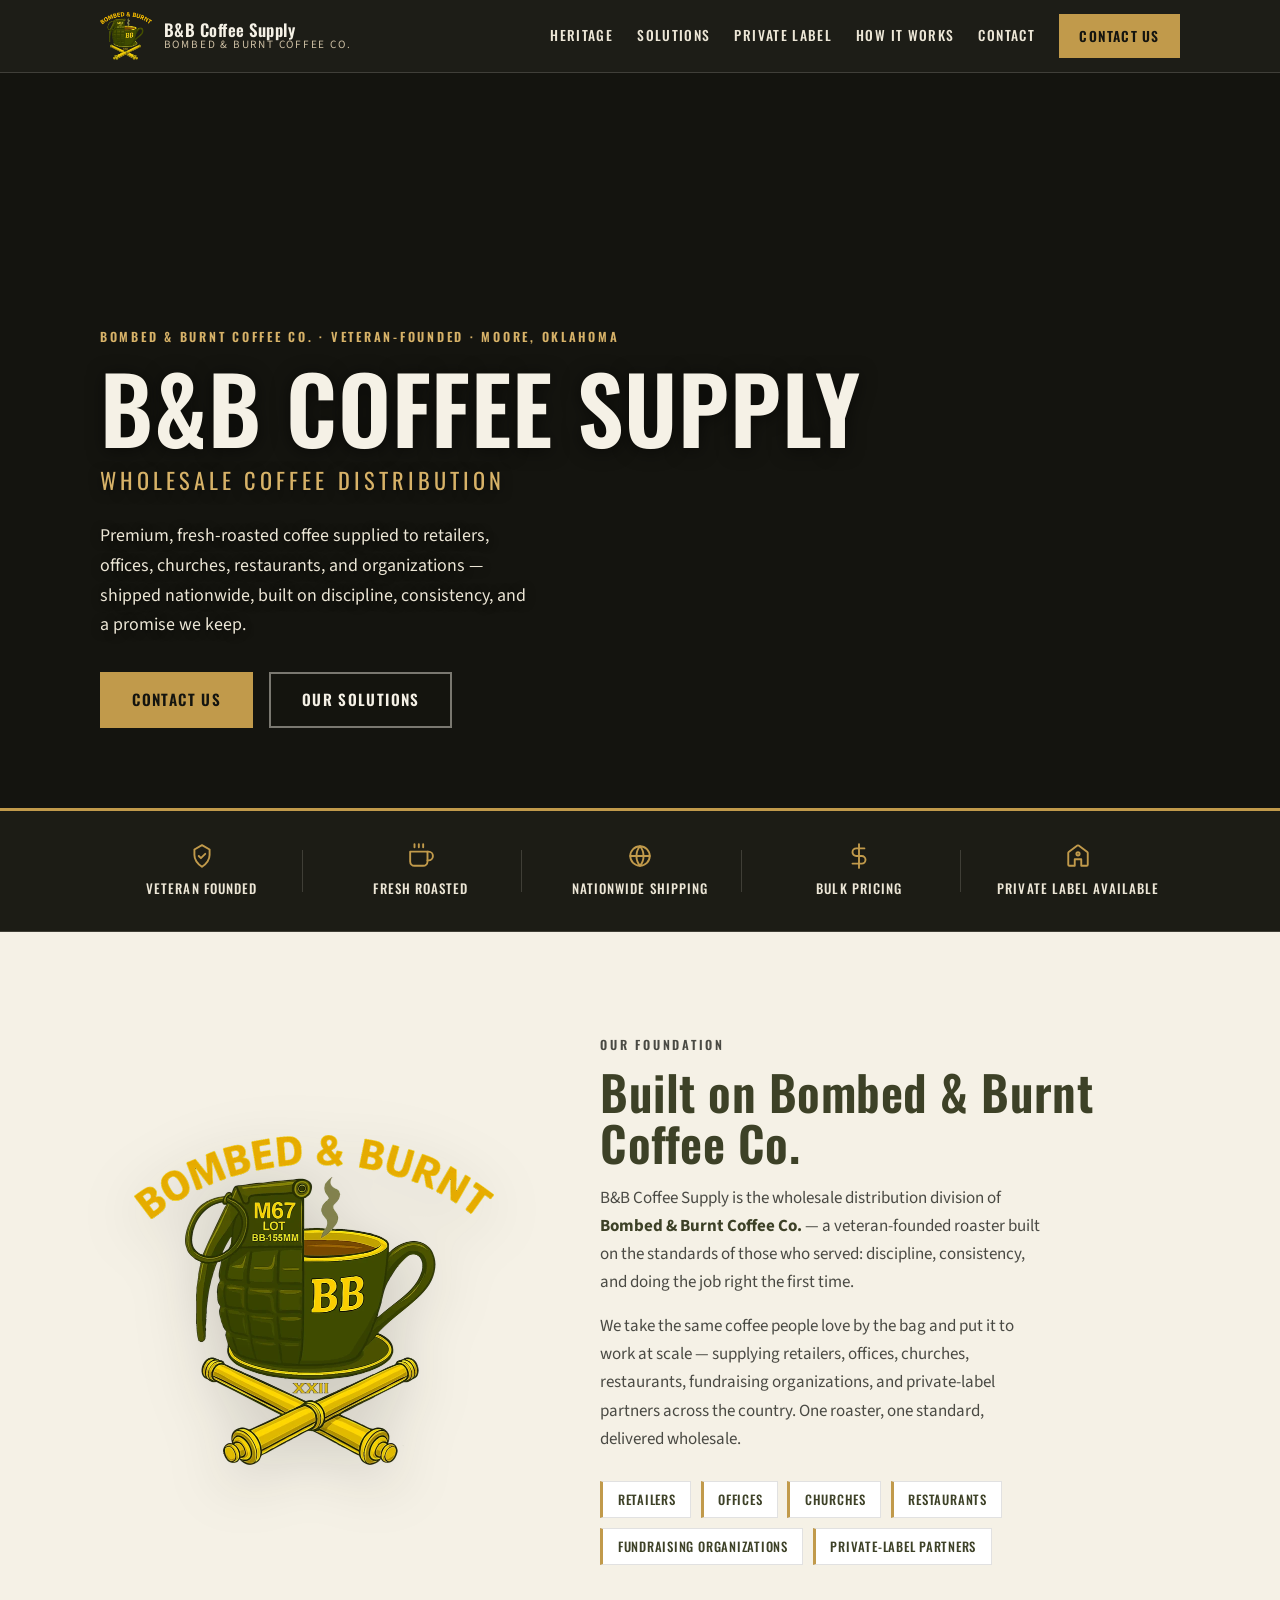
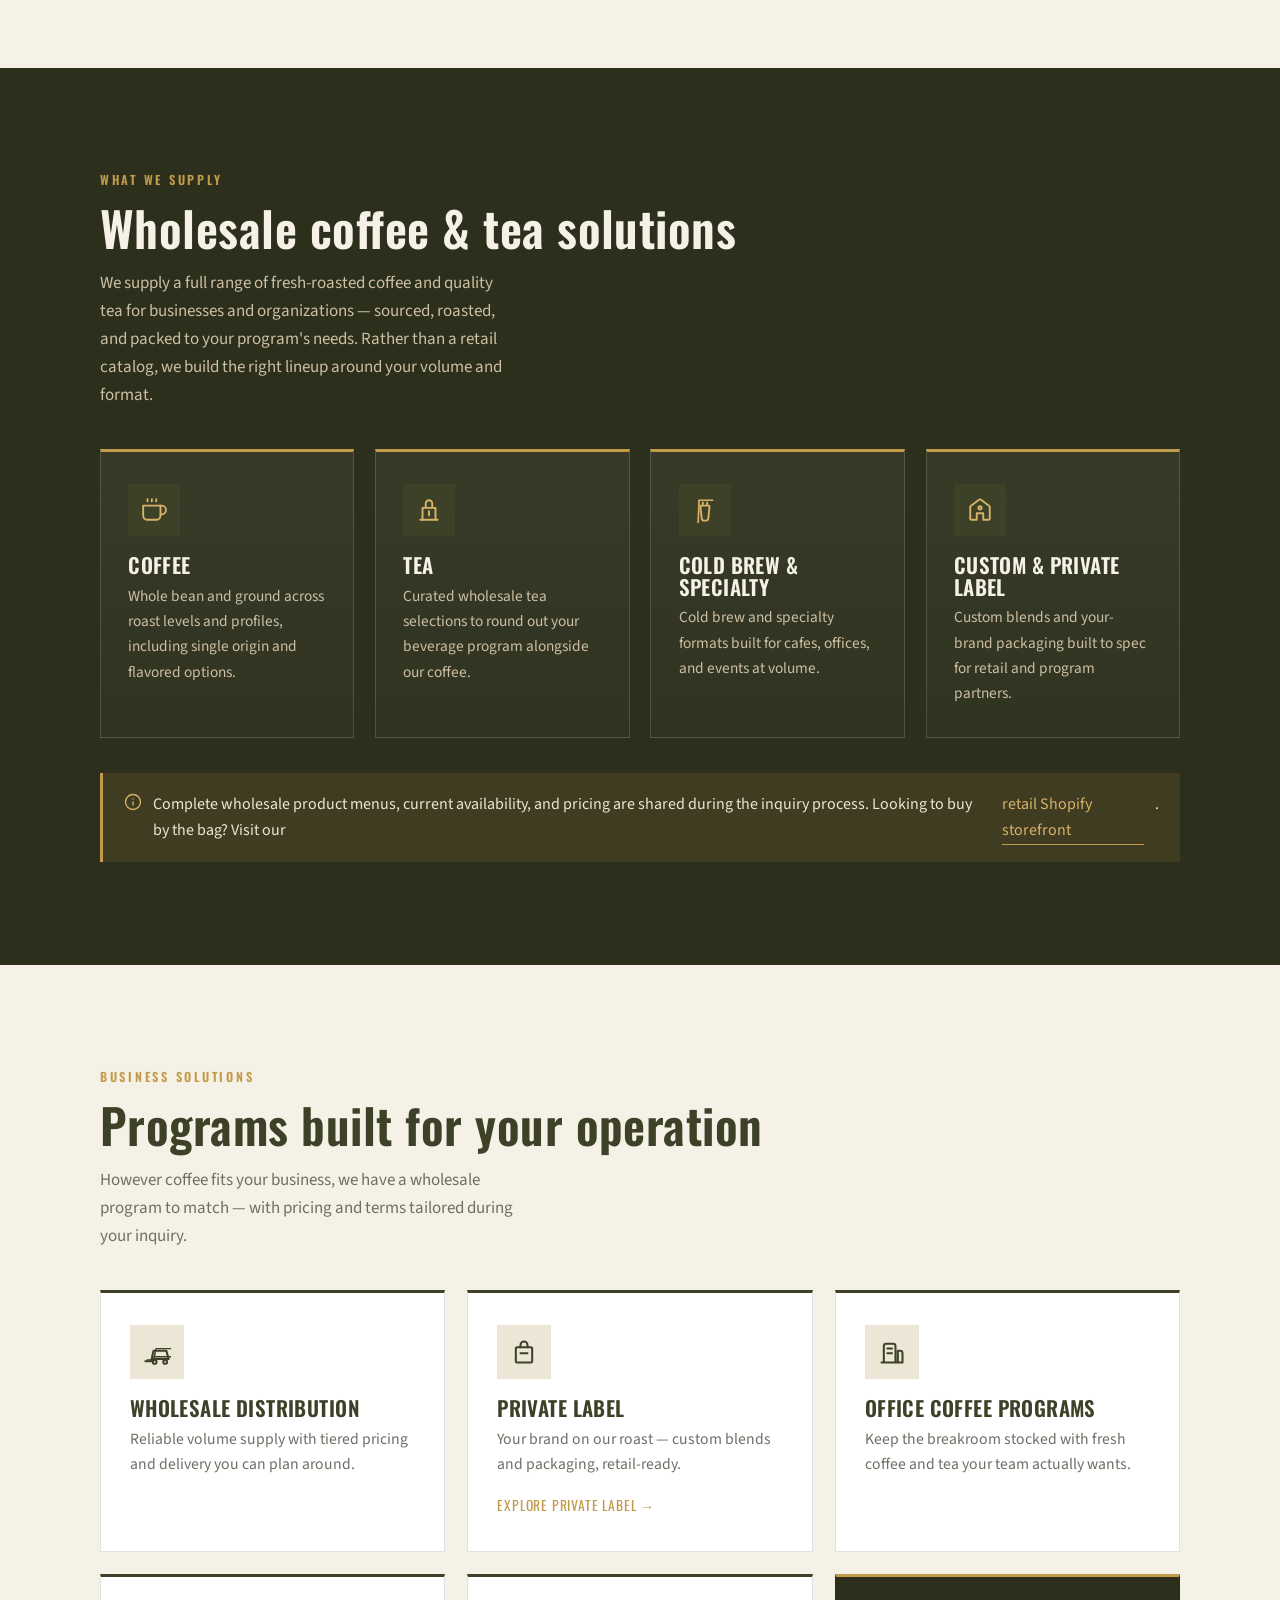
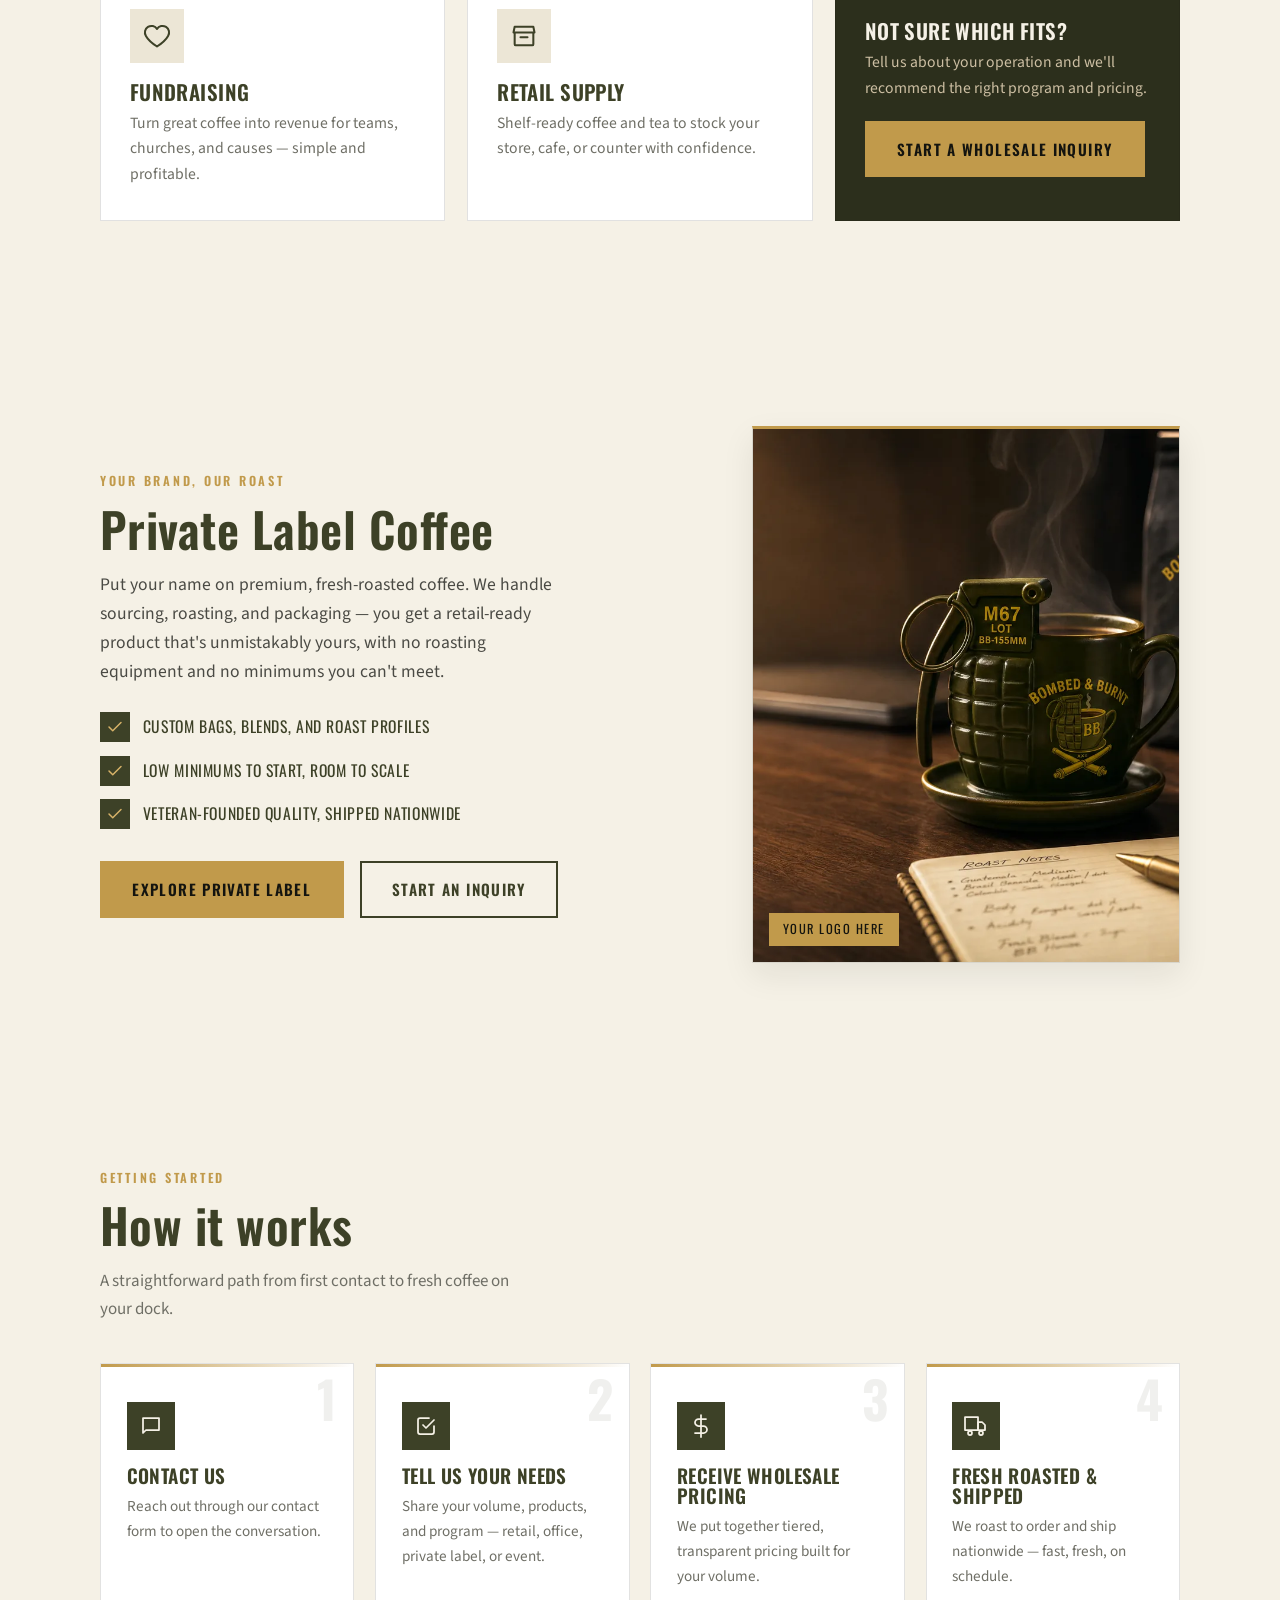
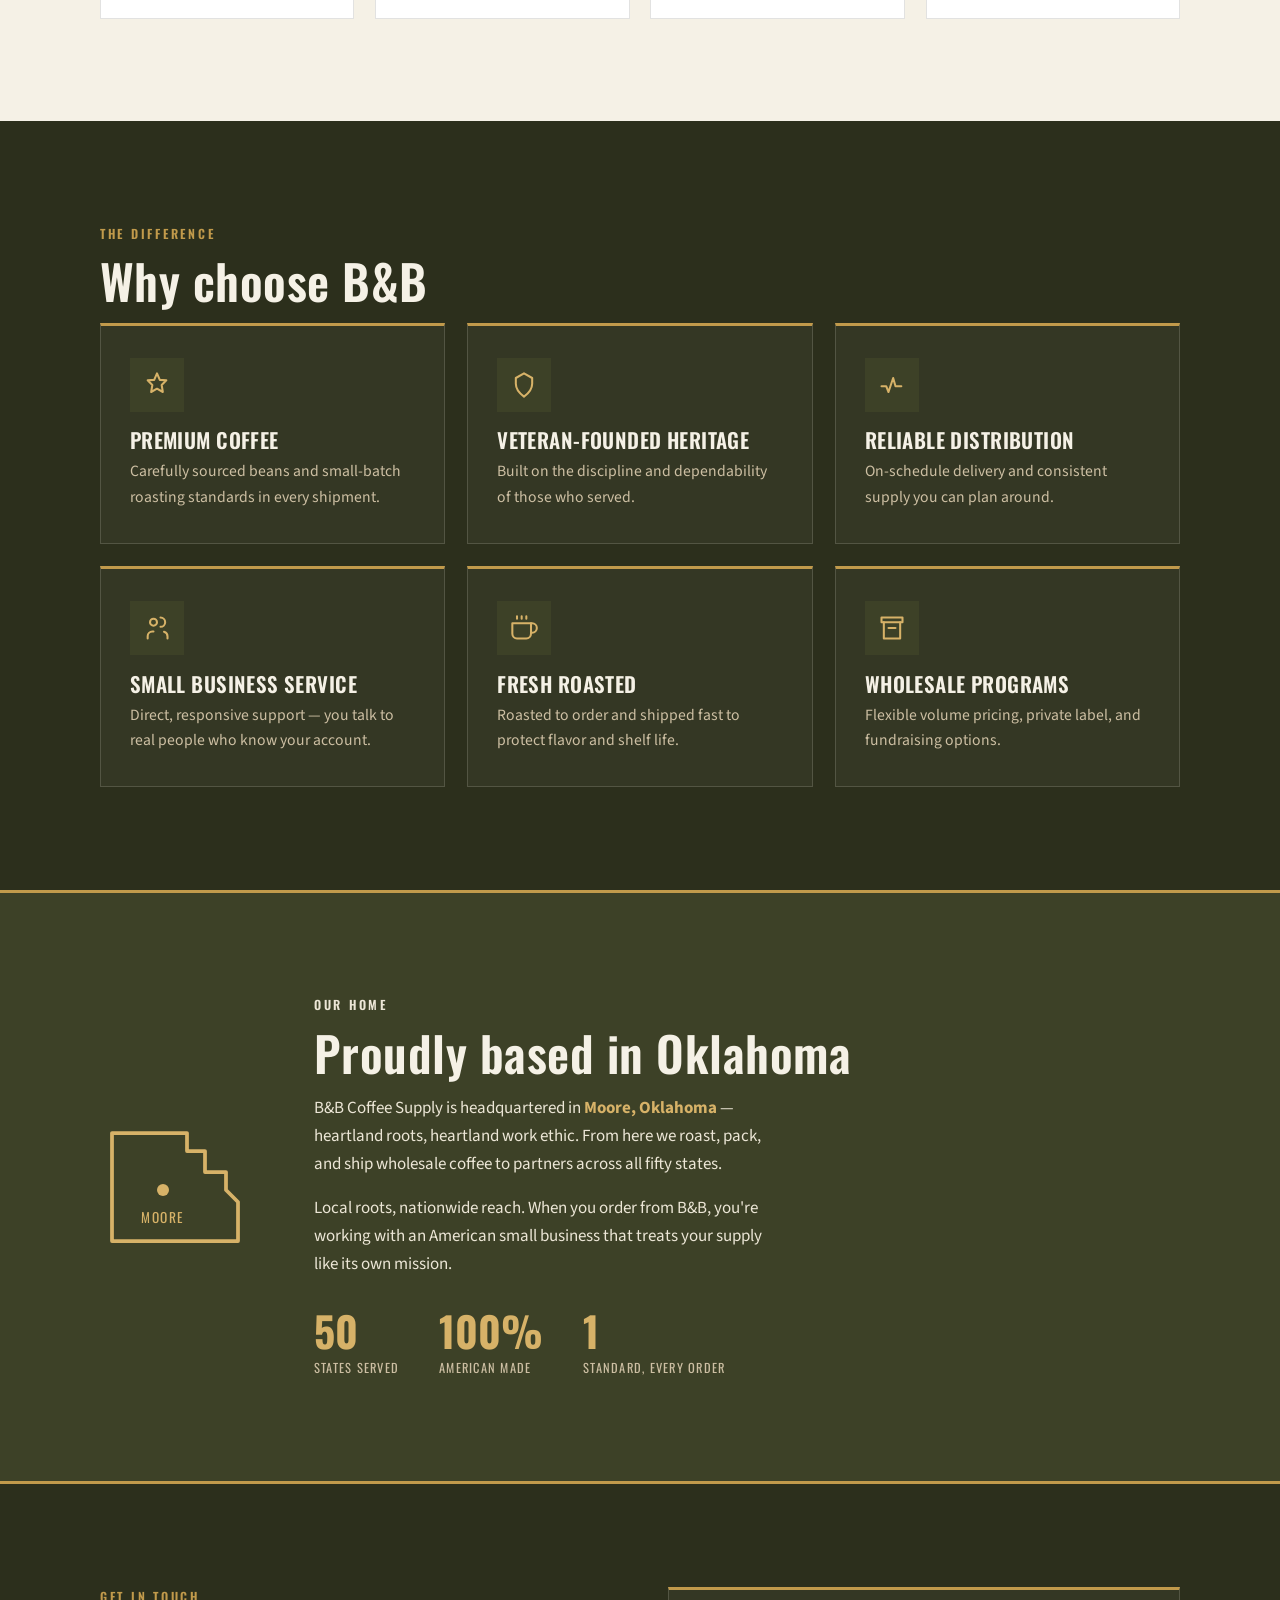
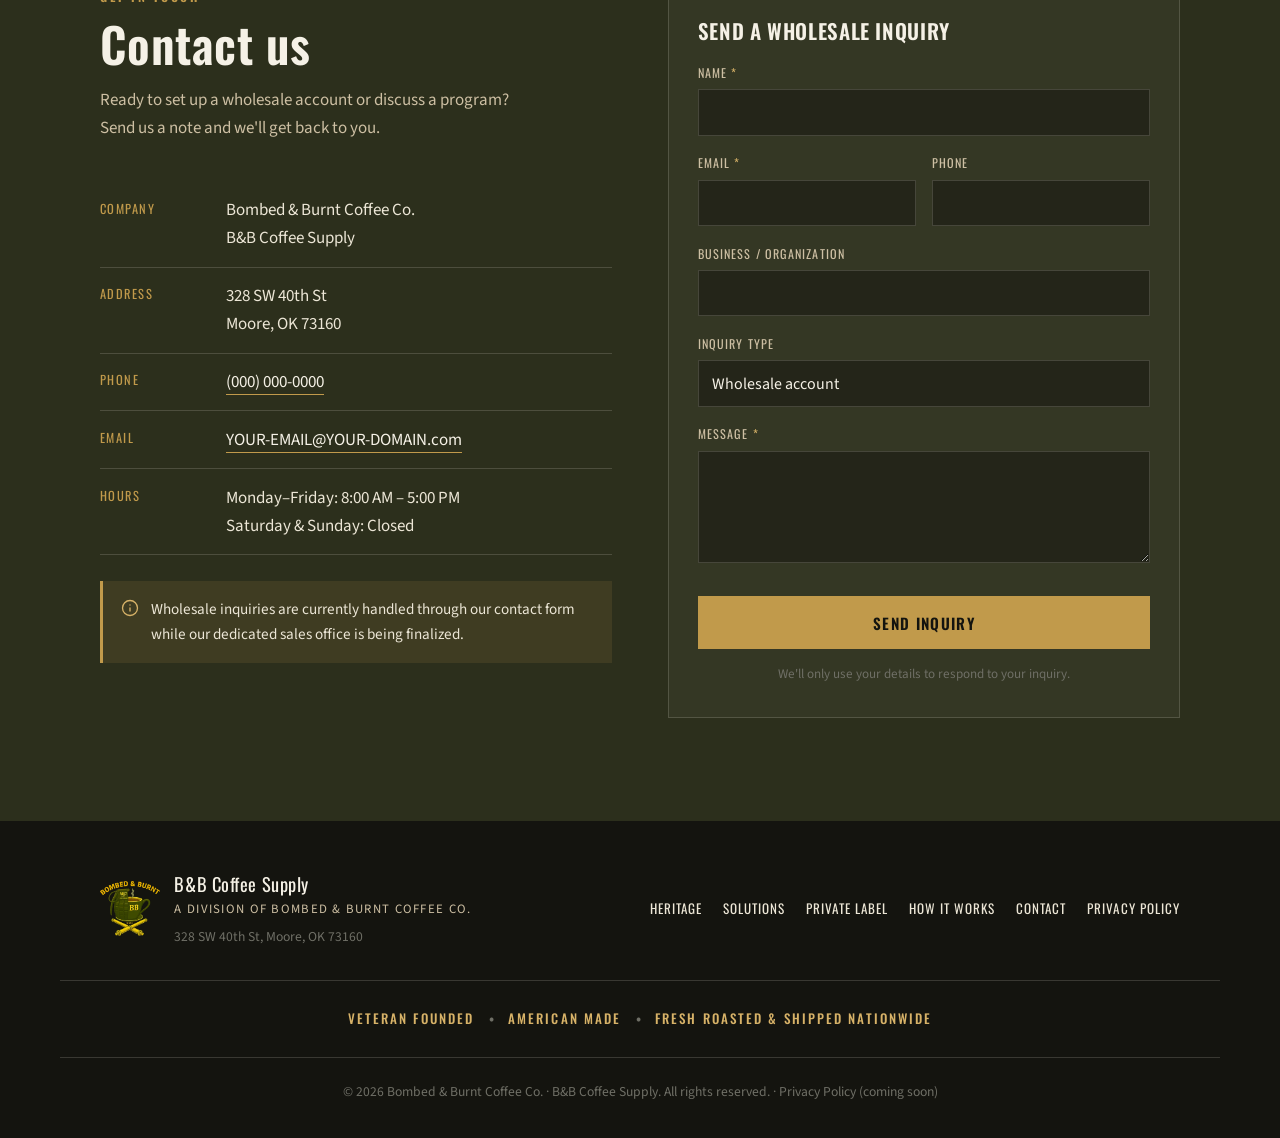
==== index.html @ c4017f4d "Add files via upload" ====
<!DOCTYPE html>
<html lang="en">
<head>
  <meta charset="UTF-8" />
  <meta name="viewport" content="width=device-width, initial-scale=1.0" />

  <!-- PRIMARY SEO -->
  <title>B&amp;B Coffee Supply | Wholesale Coffee Distribution &mdash; Moore, Oklahoma</title>
  <meta name="description" content="B&amp;B Coffee Supply is the wholesale distribution division of Bombed &amp; Burnt Coffee Co. Veteran-founded in Moore, Oklahoma, shipping fresh-roasted wholesale, bulk, and private-label coffee nationwide." />
  <meta name="keywords" content="wholesale coffee, coffee distribution, private label coffee, veteran founded coffee, office coffee service, fundraising coffee, bulk coffee supplier, Oklahoma coffee roaster, B&amp;B Coffee Supply, Bombed and Burnt Coffee" />
  <meta name="author" content="B&amp;B Coffee Supply" />
  <meta name="robots" content="index, follow" />

  <!-- CANONICAL (replace with your live domain) -->
  <link rel="canonical" href="https://www.YOUR-DOMAIN.com/" />

  <!-- FAVICONS / ICONS -->
  <link rel="icon" href="/assets/icons/favicon.ico" sizes="any" />
  <link rel="icon" type="image/png" sizes="32x32" href="/assets/icons/favicon-32.png" />
  <link rel="icon" type="image/png" sizes="16x16" href="/assets/icons/favicon-16.png" />
  <link rel="apple-touch-icon" href="/assets/icons/apple-touch-icon.png" />
  <link rel="manifest" href="/site.webmanifest" />

  <!-- OPEN GRAPH -->
  <meta property="og:type" content="website" />
  <meta property="og:title" content="B&amp;B Coffee Supply | Wholesale Coffee Distribution" />
  <meta property="og:description" content="The wholesale distribution division of Bombed &amp; Burnt Coffee Co. Veteran-founded in Moore, Oklahoma. Fresh roasted, shipped nationwide." />
  <meta property="og:url" content="https://www.YOUR-DOMAIN.com/" />
  <meta property="og:site_name" content="B&amp;B Coffee Supply" />
  <meta property="og:image" content="https://www.YOUR-DOMAIN.com/assets/images/og-image.jpg" />
  <meta property="og:image:width" content="1200" />
  <meta property="og:image:height" content="630" />
  <meta property="og:image:alt" content="B&amp;B Coffee Supply — Wholesale Coffee Distribution, Moore, Oklahoma" />

  <!-- TWITTER CARDS -->
  <meta name="twitter:card" content="summary_large_image" />
  <meta name="twitter:title" content="B&amp;B Coffee Supply | Wholesale Coffee Distribution" />
  <meta name="twitter:description" content="The wholesale distribution division of Bombed &amp; Burnt Coffee Co. Veteran-founded in Moore, Oklahoma. Fresh roasted, shipped nationwide." />
  <meta name="twitter:image" content="https://www.YOUR-DOMAIN.com/assets/images/og-image.jpg" />

  <!-- THEME -->
  <meta name="theme-color" content="#14140f" />

  <!-- FONTS -->
  <link rel="preconnect" href="https://fonts.googleapis.com" />
  <link rel="preconnect" href="https://fonts.gstatic.com" crossorigin />
  <link href="https://fonts.googleapis.com/css2?family=Oswald:wght@500;600;700&family=Source+Sans+3:ital,wght@0,400;0,600;0,700;1,400&display=swap" rel="stylesheet" />

  <link rel="stylesheet" href="/css/style.css" />

  <!-- SCHEMA.ORG ORGANIZATION JSON-LD -->
  <script type="application/ld+json">
  {
    "@context": "https://schema.org",
    "@type": "Organization",
    "name": "B&B Coffee Supply",
    "legalName": "Bombed & Burnt Coffee Co.",
    "alternateName": "Bombed & Burnt Coffee Co.",
    "description": "Wholesale coffee distribution division of Bombed & Burnt Coffee Co. Veteran-founded in Moore, Oklahoma, serving retailers, offices, churches, restaurants, fundraising organizations, and private-label partners nationwide.",
    "url": "https://www.YOUR-DOMAIN.com/",
    "logo": "https://www.YOUR-DOMAIN.com/assets/images/logo.png",
    "image": "https://www.YOUR-DOMAIN.com/assets/images/og-image.jpg",
    "email": "YOUR-EMAIL@YOUR-DOMAIN.com",
    "telephone": "+1-000-000-0000",
    "foundingLocation": "Moore, Oklahoma, United States",
    "areaServed": "US",
    "address": {
      "@type": "PostalAddress",
      "streetAddress": "328 SW 40th St",
      "addressLocality": "Moore",
      "addressRegion": "OK",
      "postalCode": "73160",
      "addressCountry": "US"
    },
    "sameAs": []
  }
  </script>

  <!-- GOOGLE SEARCH CONSOLE VERIFICATION
       Paste the content value Google gives you (Settings → Ownership verification → HTML tag).
       <meta name="google-site-verification" content="PASTE-VERIFICATION-TOKEN-HERE" /> -->

  <!-- GOOGLE ANALYTICS 4
       Replace G-XXXXXXXXXX with your GA4 Measurement ID, then uncomment both blocks.
  <script async src="https://www.googletagmanager.com/gtag/js?id=G-XXXXXXXXXX"></script>
  <script>
    window.dataLayer = window.dataLayer || [];
    function gtag(){dataLayer.push(arguments);}
    gtag('js', new Date());
    gtag('config', 'G-XXXXXXXXXX');
  </script>
  -->
</head>

<body>
  <a class="skip-link" href="#main">Skip to main content</a>

  <!-- HEADER / NAV -->
  <header class="site-header">
    <div class="container header-inner">
      <a class="brand" href="#top" aria-label="B&amp;B Coffee Supply home">
        <picture>
          <source srcset="/assets/images/logo-sm.webp" type="image/webp" />
          <img class="brand-logo" src="/assets/images/logo-sm.png" width="52" height="48"
               alt="Bombed &amp; Burnt Coffee Co. emblem — grenade coffee mug over crossed cannons" />
        </picture>
        <span class="brand-text">
          <span class="brand-name">B&amp;B Coffee Supply</span>
          <span class="brand-sub">Bombed &amp; Burnt Coffee Co.</span>
        </span>
      </a>

      <button class="nav-toggle" type="button" aria-expanded="false" aria-controls="primary-nav" aria-label="Toggle navigation menu">
        <span class="nav-toggle-bar" aria-hidden="true"></span>
        <span class="nav-toggle-bar" aria-hidden="true"></span>
        <span class="nav-toggle-bar" aria-hidden="true"></span>
      </button>

      <nav class="site-nav" id="primary-nav" aria-label="Primary">
        <ul>
          <li><a href="#heritage">Heritage</a></li>
          <li><a href="#products">Solutions</a></li>
          <li><a href="/private-label/">Private Label</a></li>
          <li><a href="#process">How It Works</a></li>
          <li><a href="#contact">Contact</a></li>
        </ul>
      </nav>

      <a class="btn btn-sm nav-cta" href="#contact">Contact Us</a>
    </div>
  </header>

  <main id="main">
    <span id="top"></span>

    <!-- HERO -->
    <section class="hero" aria-labelledby="hero-heading">
      <!-- Full-bleed flagship image. Art-directed: portrait crop on narrow screens,
           cinematic landscape on wider screens. WebP with JPG fallback. -->
      <picture class="hero-media">
        <!-- Mobile / portrait -->
        <source media="(max-width: 700px)" type="image/webp"
                srcset="/assets/images/hero-grenade-mug-portrait-720.webp 720w,
                        /assets/images/hero-grenade-mug-portrait-1080.webp 1080w"
                sizes="100vw" />
        <source media="(max-width: 700px)" type="image/jpeg"
                srcset="/assets/images/hero-grenade-mug-portrait-720.jpg 720w,
                        /assets/images/hero-grenade-mug-portrait-1080.jpg 1080w"
                sizes="100vw" />
        <!-- Tablet / desktop landscape -->
        <source type="image/webp"
                srcset="/assets/images/hero-grenade-mug-960.webp 960w,
                        /assets/images/hero-grenade-mug-1280.webp 1280w,
                        /assets/images/hero-grenade-mug-1600.webp 1600w,
                        /assets/images/hero-grenade-mug-2000.webp 2000w,
                        /assets/images/hero-grenade-mug-2400.webp 2400w"
                sizes="100vw" />
        <img class="hero-img"
             src="/assets/images/hero-grenade-mug-1600.jpg"
             srcset="/assets/images/hero-grenade-mug-960.jpg 960w,
                     /assets/images/hero-grenade-mug-1280.jpg 1280w,
                     /assets/images/hero-grenade-mug-1600.jpg 1600w,
                     /assets/images/hero-grenade-mug-2000.jpg 2000w,
                     /assets/images/hero-grenade-mug-2400.jpg 2400w"
             sizes="100vw"
             width="2688" height="1520" fetchpriority="high" decoding="async"
             alt="A hyper-realistic Bombed &amp; Burnt grenade-shaped coffee mug filled with steaming coffee, resting on a saucer beside a bag of Bombed &amp; Burnt Coffee Co. beans and a roast-notes journal in warm morning light." />
      </picture>

      <div class="hero-scrim" aria-hidden="true"></div>

      <div class="container hero-inner">
        <p class="eyebrow">Bombed &amp; Burnt Coffee Co. &middot; Veteran-Founded &middot; Moore, Oklahoma</p>
        <h1 id="hero-heading">B&amp;B Coffee Supply</h1>
        <p class="hero-tagline">Wholesale Coffee Distribution</p>
        <p class="hero-lede">
          Premium, fresh-roasted coffee supplied to retailers, offices, churches,
          restaurants, and organizations &mdash; shipped nationwide, built on
          discipline, consistency, and a promise we keep.
        </p>
        <div class="hero-actions">
          <a class="btn btn-primary" href="#contact">Contact Us</a>
          <a class="btn btn-ghost" href="#products">Our Solutions</a>
        </div>
      </div>
    </section>

    <!-- TRUST BAR -->
    <section class="trust" aria-label="Why partners trust B&amp;B Coffee Supply">
      <div class="container trust-grid">
        <div class="trust-item">
          <span class="trust-icon" aria-hidden="true">
            <svg viewBox="0 0 24 24" width="26" height="26" fill="none" stroke="currentColor" stroke-width="1.75" stroke-linecap="round" stroke-linejoin="round"><path d="M12 2l7 4v5c0 5-3.5 8.5-7 11-3.5-2.5-7-6-7-11V6z"/><path d="M9 12l2 2 4-4"/></svg>
          </span>
          <span class="trust-label">Veteran Founded</span>
        </div>
        <div class="trust-item">
          <span class="trust-icon" aria-hidden="true">
            <svg viewBox="0 0 24 24" width="26" height="26" fill="none" stroke="currentColor" stroke-width="1.75" stroke-linecap="round" stroke-linejoin="round"><path d="M18 8h1a4 4 0 0 1 0 8h-1"/><path d="M2 8h16v9a4 4 0 0 1-4 4H6a4 4 0 0 1-4-4z"/><path d="M6 1v3M10 1v3M14 1v3"/></svg>
          </span>
          <span class="trust-label">Fresh Roasted</span>
        </div>
        <div class="trust-item">
          <span class="trust-icon" aria-hidden="true">
            <svg viewBox="0 0 24 24" width="26" height="26" fill="none" stroke="currentColor" stroke-width="1.75" stroke-linecap="round" stroke-linejoin="round"><circle cx="12" cy="12" r="9"/><path d="M3 12h18M12 3a14 14 0 0 1 0 18M12 3a14 14 0 0 0 0 18"/></svg>
          </span>
          <span class="trust-label">Nationwide Shipping</span>
        </div>
        <div class="trust-item">
          <span class="trust-icon" aria-hidden="true">
            <svg viewBox="0 0 24 24" width="26" height="26" fill="none" stroke="currentColor" stroke-width="1.75" stroke-linecap="round" stroke-linejoin="round"><path d="M12 1v22M17 5H9.5a3.5 3.5 0 0 0 0 7h5a3.5 3.5 0 0 1 0 7H6"/></svg>
          </span>
          <span class="trust-label">Bulk Pricing</span>
        </div>
        <div class="trust-item">
          <span class="trust-icon" aria-hidden="true">
            <svg viewBox="0 0 24 24" width="26" height="26" fill="none" stroke="currentColor" stroke-width="1.75" stroke-linecap="round" stroke-linejoin="round"><path d="M20.6 8.4l-8-6a1 1 0 0 0-1.2 0l-8 6A1 1 0 0 0 3 9.2V20a1 1 0 0 0 1 1h5v-6h6v6h5a1 1 0 0 0 1-1V9.2a1 1 0 0 0-.4-.8z"/><circle cx="12" cy="10" r="1.5"/></svg>
          </span>
          <span class="trust-label">Private Label Available</span>
        </div>
      </div>
    </section>

    <!-- HERITAGE: BUILT ON BOMBED & BURNT -->
    <section id="heritage" class="section heritage" aria-labelledby="heritage-heading">
      <div class="container heritage-grid">
        <div class="heritage-emblem">
          <picture>
            <source srcset="/assets/images/logo.webp" type="image/webp" />
            <img src="/assets/images/logo.png" width="360" height="330" loading="lazy"
                 alt="Bombed &amp; Burnt Coffee Co. emblem" />
          </picture>
        </div>
        <div class="heritage-copy">
          <p class="section-eyebrow">Our Foundation</p>
          <h2 id="heritage-heading">Built on Bombed &amp; Burnt Coffee Co.</h2>
          <p>
            B&amp;B Coffee Supply is the wholesale distribution division of
            <strong>Bombed &amp; Burnt Coffee Co.</strong> &mdash; a veteran-founded
            roaster built on the standards of those who served: discipline,
            consistency, and doing the job right the first time.
          </p>
          <p>
            We take the same coffee people love by the bag and put it to work at
            scale &mdash; supplying retailers, offices, churches, restaurants,
            fundraising organizations, and private-label partners across the
            country. One roaster, one standard, delivered wholesale.
          </p>
          <ul class="heritage-served" aria-label="Who we serve">
            <li>Retailers</li>
            <li>Offices</li>
            <li>Churches</li>
            <li>Restaurants</li>
            <li>Fundraising Organizations</li>
            <li>Private-Label Partners</li>
          </ul>
        </div>
      </div>
    </section>

    <!-- WHOLESALE COFFEE & TEA SOLUTIONS -->
    <section id="products" class="section section-dark" aria-labelledby="products-heading">
      <div class="container">
        <p class="section-eyebrow">What We Supply</p>
        <h2 id="products-heading">Wholesale coffee &amp; tea solutions</h2>
        <p class="section-intro">
          We supply a full range of fresh-roasted coffee and quality tea for
          businesses and organizations &mdash; sourced, roasted, and packed to your
          program's needs. Rather than a retail catalog, we build the right lineup
          around your volume and format.
        </p>
        <div class="solutions-grid">
          <article class="solution-cat">
            <div class="solution-icon" aria-hidden="true">
              <svg viewBox="0 0 24 24" width="26" height="26" fill="none" stroke="currentColor" stroke-width="1.75" stroke-linecap="round" stroke-linejoin="round"><path d="M18 8h1a4 4 0 0 1 0 8h-1"/><path d="M2 8h16v9a4 4 0 0 1-4 4H6a4 4 0 0 1-4-4z"/><path d="M6 2v2M10 2v2M14 2v2"/></svg>
            </div>
            <h3>Coffee</h3>
            <p>Whole bean and ground across roast levels and profiles, including single origin and flavored options.</p>
          </article>
          <article class="solution-cat">
            <div class="solution-icon" aria-hidden="true">
              <svg viewBox="0 0 24 24" width="26" height="26" fill="none" stroke="currentColor" stroke-width="1.75" stroke-linecap="round" stroke-linejoin="round"><path d="M4 21h16M6 21V10h12v11M9 10V6a3 3 0 0 1 6 0v4M12 13v4"/></svg>
            </div>
            <h3>Tea</h3>
            <p>Curated wholesale tea selections to round out your beverage program alongside our coffee.</p>
          </article>
          <article class="solution-cat">
            <div class="solution-icon" aria-hidden="true">
              <svg viewBox="0 0 24 24" width="26" height="26" fill="none" stroke="currentColor" stroke-width="1.75" stroke-linecap="round" stroke-linejoin="round"><path d="M16 10h14M16 10v4l-1 24a3 3 0 0 1-3 2.7" transform="translate(-8 -6) scale(0.9)"/><path d="M8 8h8v3l-1 9a2 2 0 0 1-2 1.8H11a2 2 0 0 1-2-1.8L8 11z"/><path d="M10 5v2M14 5v2"/></svg>
            </div>
            <h3>Cold Brew &amp; Specialty</h3>
            <p>Cold brew and specialty formats built for cafes, offices, and events at volume.</p>
          </article>
          <article class="solution-cat">
            <div class="solution-icon" aria-hidden="true">
              <svg viewBox="0 0 24 24" width="26" height="26" fill="none" stroke="currentColor" stroke-width="1.75" stroke-linecap="round" stroke-linejoin="round"><path d="M20.6 8.4l-8-6a1 1 0 0 0-1.2 0l-8 6A1 1 0 0 0 3 9.2V20a1 1 0 0 0 1 1h5v-6h6v6h5a1 1 0 0 0 1-1V9.2a1 1 0 0 0-.4-.8z"/><circle cx="12" cy="10" r="1.5"/></svg>
            </div>
            <h3>Custom &amp; Private Label</h3>
            <p>Custom blends and your-brand packaging built to spec for retail and program partners.</p>
          </article>
        </div>

        <p class="solutions-note" role="note">
          <span class="solutions-note-icon" aria-hidden="true">
            <svg viewBox="0 0 24 24" width="18" height="18" fill="none" stroke="currentColor" stroke-width="1.75" stroke-linecap="round" stroke-linejoin="round"><circle cx="12" cy="12" r="10"/><path d="M12 16v-4M12 8h.01"/></svg>
          </span>
          Complete wholesale product menus, current availability, and pricing are
          shared during the inquiry process. Looking to buy by the bag?
          Visit our <a href="#contact">retail Shopify storefront</a>.
        </p>
      </div>
    </section>

    <!-- BUSINESS SOLUTIONS -->
    <section id="solutions" class="section" aria-labelledby="solutions-heading">
      <div class="container">
        <p class="section-eyebrow">Business Solutions</p>
        <h2 id="solutions-heading">Programs built for your operation</h2>
        <p class="section-intro">
          However coffee fits your business, we have a wholesale program to match &mdash;
          with pricing and terms tailored during your inquiry.
        </p>
        <div class="biz-grid">
          <article class="biz-card">
            <div class="biz-icon" aria-hidden="true">
              <svg viewBox="0 0 24 24" width="28" height="28" fill="none" stroke="currentColor" stroke-width="1.75" stroke-linecap="round" stroke-linejoin="round"><path d="M4 30h8l3-14h20l3 10H12" transform="scale(0.7) translate(1 -3)"/><path d="M2 20h5l2-9h11l2 7H8"/><circle cx="10" cy="20.5" r="1.6"/><circle cx="19" cy="20.5" r="1.6"/></svg>
            </div>
            <h3>Wholesale Distribution</h3>
            <p>Reliable volume supply with tiered pricing and delivery you can plan around.</p>
          </article>
          <article class="biz-card">
            <div class="biz-icon" aria-hidden="true">
              <svg viewBox="0 0 24 24" width="28" height="28" fill="none" stroke="currentColor" stroke-width="1.75" stroke-linecap="round" stroke-linejoin="round"><rect x="5" y="8" width="14" height="13" rx="1"/><path d="M9 8V6a3 3 0 0 1 6 0v2M9 13h6"/></svg>
            </div>
            <h3>Private Label</h3>
            <p>Your brand on our roast &mdash; custom blends and packaging, retail-ready.</p>
            <a class="biz-link" href="/private-label/">Explore Private Label &rarr;</a>
          </article>
          <article class="biz-card">
            <div class="biz-icon" aria-hidden="true">
              <svg viewBox="0 0 24 24" width="28" height="28" fill="none" stroke="currentColor" stroke-width="1.75" stroke-linecap="round" stroke-linejoin="round"><path d="M3 21h18M5 21V7a2 2 0 0 1 2-2h6a2 2 0 0 1 2 2v14M8 9h4M8 13h4M17 21V11h2a2 2 0 0 1 2 2v8"/></svg>
            </div>
            <h3>Office Coffee Programs</h3>
            <p>Keep the breakroom stocked with fresh coffee and tea your team actually wants.</p>
          </article>
          <article class="biz-card">
            <div class="biz-icon" aria-hidden="true">
              <svg viewBox="0 0 24 24" width="28" height="28" fill="none" stroke="currentColor" stroke-width="1.75" stroke-linecap="round" stroke-linejoin="round"><path d="M12 21s-7-4.5-9.5-9A5 5 0 0 1 12 6a5 5 0 0 1 9.5 6c-2.5 4.5-9.5 9-9.5 9z"/></svg>
            </div>
            <h3>Fundraising</h3>
            <p>Turn great coffee into revenue for teams, churches, and causes &mdash; simple and profitable.</p>
          </article>
          <article class="biz-card">
            <div class="biz-icon" aria-hidden="true">
              <svg viewBox="0 0 24 24" width="28" height="28" fill="none" stroke="currentColor" stroke-width="1.75" stroke-linecap="round" stroke-linejoin="round"><path d="M3 9l1-5h16l1 5M4 9h16v10a1 1 0 0 1-1 1H5a1 1 0 0 1-1-1zM9 13h6"/></svg>
            </div>
            <h3>Retail Supply</h3>
            <p>Shelf-ready coffee and tea to stock your store, cafe, or counter with confidence.</p>
          </article>
          <article class="biz-card biz-cta-card">
            <h3>Not sure which fits?</h3>
            <p>Tell us about your operation and we'll recommend the right program and pricing.</p>
            <a class="btn btn-primary biz-cta-btn" href="#contact">Start a Wholesale Inquiry</a>
          </article>
        </div>
      </div>
    </section>

    <!-- PRIVATE LABEL TEASER -->
    <section id="private-label-teaser" class="section pl-teaser" aria-labelledby="pl-teaser-heading">
      <div class="container pl-teaser-grid">
        <div class="pl-teaser-copy">
          <p class="section-eyebrow">Your Brand, Our Roast</p>
          <h2 id="pl-teaser-heading">Private Label Coffee</h2>
          <p class="pl-teaser-lede">
            Put your name on premium, fresh-roasted coffee. We handle sourcing,
            roasting, and packaging &mdash; you get a retail-ready product that's
            unmistakably yours, with no roasting equipment and no minimums you can't meet.
          </p>
          <ul class="pl-teaser-points">
            <li>
              <span class="pl-check" aria-hidden="true">
                <svg viewBox="0 0 24 24" width="18" height="18" fill="none" stroke="currentColor" stroke-width="2" stroke-linecap="round" stroke-linejoin="round"><path d="M20 6L9 17l-5-5"/></svg>
              </span>
              Custom bags, blends, and roast profiles
            </li>
            <li>
              <span class="pl-check" aria-hidden="true">
                <svg viewBox="0 0 24 24" width="18" height="18" fill="none" stroke="currentColor" stroke-width="2" stroke-linecap="round" stroke-linejoin="round"><path d="M20 6L9 17l-5-5"/></svg>
              </span>
              Low minimums to start, room to scale
            </li>
            <li>
              <span class="pl-check" aria-hidden="true">
                <svg viewBox="0 0 24 24" width="18" height="18" fill="none" stroke="currentColor" stroke-width="2" stroke-linecap="round" stroke-linejoin="round"><path d="M20 6L9 17l-5-5"/></svg>
              </span>
              Veteran-founded quality, shipped nationwide
            </li>
          </ul>
          <div class="pl-teaser-actions">
            <a class="btn btn-primary" href="/private-label/">Explore Private Label</a>
            <a class="btn btn-ghost pl-ghost" href="/private-label/#pl-inquiry">Start an Inquiry</a>
          </div>
        </div>

        <div class="pl-teaser-visual">
          <picture>
            <source type="image/webp"
                    srcset="/assets/images/hero-grenade-mug-portrait-720.webp 720w,
                            /assets/images/hero-grenade-mug-portrait-1080.webp 1080w"
                    sizes="(max-width: 900px) 100vw, 40vw" />
            <img src="/assets/images/hero-grenade-mug-portrait-720.jpg"
                 width="1216" height="1520" loading="lazy" decoding="async"
                 alt="Bombed &amp; Burnt Coffee Co. bagged beans and branded grenade mug — an example of finished private-label packaging." />
          </picture>
          <span class="pl-visual-badge">Your logo here</span>
        </div>
      </div>
    </section>

    <!-- HOW IT WORKS -->
    <section id="process" class="section" aria-labelledby="process-heading">
      <div class="container">
        <p class="section-eyebrow">Getting Started</p>
        <h2 id="process-heading">How it works</h2>
        <p class="section-intro">
          A straightforward path from first contact to fresh coffee on your dock.
        </p>
        <ol class="steps">
          <li class="step">
            <span class="step-num">1</span>
            <div class="step-icon" aria-hidden="true">
              <svg viewBox="0 0 24 24" width="24" height="24" fill="none" stroke="currentColor" stroke-width="1.75" stroke-linecap="round" stroke-linejoin="round"><path d="M4 4h16v12H7l-3 3z"/></svg>
            </div>
            <h3>Contact Us</h3>
            <p>Reach out through our contact form to open the conversation.</p>
          </li>
          <li class="step">
            <span class="step-num">2</span>
            <div class="step-icon" aria-hidden="true">
              <svg viewBox="0 0 24 24" width="24" height="24" fill="none" stroke="currentColor" stroke-width="1.75" stroke-linecap="round" stroke-linejoin="round"><path d="M9 11l3 3 8-8"/><path d="M20 12v6a2 2 0 0 1-2 2H6a2 2 0 0 1-2-2V6a2 2 0 0 1 2-2h9"/></svg>
            </div>
            <h3>Tell Us Your Needs</h3>
            <p>Share your volume, products, and program &mdash; retail, office, private label, or event.</p>
          </li>
          <li class="step">
            <span class="step-num">3</span>
            <div class="step-icon" aria-hidden="true">
              <svg viewBox="0 0 24 24" width="24" height="24" fill="none" stroke="currentColor" stroke-width="1.75" stroke-linecap="round" stroke-linejoin="round"><path d="M12 1v22M17 5H9.5a3.5 3.5 0 0 0 0 7h5a3.5 3.5 0 0 1 0 7H6"/></svg>
            </div>
            <h3>Receive Wholesale Pricing</h3>
            <p>We put together tiered, transparent pricing built for your volume.</p>
          </li>
          <li class="step">
            <span class="step-num">4</span>
            <div class="step-icon" aria-hidden="true">
              <svg viewBox="0 0 24 24" width="24" height="24" fill="none" stroke="currentColor" stroke-width="1.75" stroke-linecap="round" stroke-linejoin="round"><path d="M1 3h13v13H1z"/><path d="M14 8h4l3 3v5h-7z"/><circle cx="6" cy="19" r="2"/><circle cx="17" cy="19" r="2"/></svg>
            </div>
            <h3>Fresh Roasted &amp; Shipped</h3>
            <p>We roast to order and ship nationwide &mdash; fast, fresh, on schedule.</p>
          </li>
        </ol>
      </div>
    </section>

    <!-- WHY CHOOSE US -->
    <section id="why" class="section section-dark" aria-labelledby="why-heading">
      <div class="container">
        <p class="section-eyebrow">The Difference</p>
        <h2 id="why-heading">Why choose B&amp;B</h2>
        <div class="card-grid">
          <article class="card">
            <div class="card-icon" aria-hidden="true">
              <svg viewBox="0 0 24 24" width="28" height="28" fill="none" stroke="currentColor" stroke-width="1.75" stroke-linecap="round" stroke-linejoin="round"><path d="M12 2l2.4 5.6L20 8l-4 4 1 6-5-2.8L7 18l1-6-4-4 5.6-.4z"/></svg>
            </div>
            <h3>Premium Coffee</h3>
            <p>Carefully sourced beans and small-batch roasting standards in every shipment.</p>
          </article>
          <article class="card">
            <div class="card-icon" aria-hidden="true">
              <svg viewBox="0 0 24 24" width="28" height="28" fill="none" stroke="currentColor" stroke-width="1.75" stroke-linecap="round" stroke-linejoin="round"><path d="M12 2l7 4v5c0 5-3.5 8.5-7 11-3.5-2.5-7-6-7-11V6z"/></svg>
            </div>
            <h3>Veteran-Founded Heritage</h3>
            <p>Built on the discipline and dependability of those who served.</p>
          </article>
          <article class="card">
            <div class="card-icon" aria-hidden="true">
              <svg viewBox="0 0 24 24" width="28" height="28" fill="none" stroke="currentColor" stroke-width="1.75" stroke-linecap="round" stroke-linejoin="round"><path d="M3 13h4l2 5 4-12 2 7h5"/></svg>
            </div>
            <h3>Reliable Distribution</h3>
            <p>On-schedule delivery and consistent supply you can plan around.</p>
          </article>
          <article class="card">
            <div class="card-icon" aria-hidden="true">
              <svg viewBox="0 0 24 24" width="28" height="28" fill="none" stroke="currentColor" stroke-width="1.75" stroke-linecap="round" stroke-linejoin="round"><path d="M4 21v-2a4 4 0 0 1 4-4h1"/><circle cx="9" cy="7" r="3"/><path d="M15 11a4 4 0 1 0 0-8"/><path d="M21 21v-2a4 4 0 0 0-3-3.8"/></svg>
            </div>
            <h3>Small Business Service</h3>
            <p>Direct, responsive support &mdash; you talk to real people who know your account.</p>
          </article>
          <article class="card">
            <div class="card-icon" aria-hidden="true">
              <svg viewBox="0 0 24 24" width="28" height="28" fill="none" stroke="currentColor" stroke-width="1.75" stroke-linecap="round" stroke-linejoin="round"><path d="M18 8h1a4 4 0 0 1 0 8h-1"/><path d="M2 8h16v9a4 4 0 0 1-4 4H6a4 4 0 0 1-4-4z"/><path d="M6 2v2M10 2v2M14 2v2"/></svg>
            </div>
            <h3>Fresh Roasted</h3>
            <p>Roasted to order and shipped fast to protect flavor and shelf life.</p>
          </article>
          <article class="card">
            <div class="card-icon" aria-hidden="true">
              <svg viewBox="0 0 24 24" width="28" height="28" fill="none" stroke="currentColor" stroke-width="1.75" stroke-linecap="round" stroke-linejoin="round"><path d="M3 3h18v4H3z"/><path d="M5 7v14h14V7"/><path d="M9 12h6"/></svg>
            </div>
            <h3>Wholesale Programs</h3>
            <p>Flexible volume pricing, private label, and fundraising options.</p>
          </article>
        </div>
      </div>
    </section>

    <!-- PROUDLY BASED IN OKLAHOMA -->
    <section id="oklahoma" class="section oklahoma" aria-labelledby="ok-heading">
      <div class="container oklahoma-grid">
        <div class="oklahoma-badge" aria-hidden="true">
          <svg viewBox="0 0 100 88" width="150" height="132" role="img">
            <path d="M8 8 L58 8 L58 20 L70 20 L70 34 L84 34 L84 46 L92 54 L92 80 L8 80 Z"
                  fill="none" stroke="currentColor" stroke-width="2.5" stroke-linejoin="round"/>
            <circle cx="42" cy="46" r="4" fill="currentColor"/>
            <text x="42" y="68" text-anchor="middle" font-family="Oswald, sans-serif" font-size="9" letter-spacing="1" fill="currentColor">MOORE</text>
          </svg>
        </div>
        <div class="oklahoma-copy">
          <p class="section-eyebrow">Our Home</p>
          <h2 id="ok-heading">Proudly based in Oklahoma</h2>
          <p>
            B&amp;B Coffee Supply is headquartered in <strong>Moore, Oklahoma</strong> &mdash;
            heartland roots, heartland work ethic. From here we roast, pack, and
            ship wholesale coffee to partners across all fifty states.
          </p>
          <p>
            Local roots, nationwide reach. When you order from B&amp;B, you're
            working with an American small business that treats your supply like
            its own mission.
          </p>
          <div class="oklahoma-stats">
            <div class="ok-stat"><span class="ok-stat-num">50</span><span class="ok-stat-label">States Served</span></div>
            <div class="ok-stat"><span class="ok-stat-num">100%</span><span class="ok-stat-label">American Made</span></div>
            <div class="ok-stat"><span class="ok-stat-num">1</span><span class="ok-stat-label">Standard, Every Order</span></div>
          </div>
        </div>
      </div>
    </section>

    <!-- CONTACT -->
    <section id="contact" class="section section-dark" aria-labelledby="contact-heading">
      <div class="container contact-grid">
        <div class="contact-info">
          <p class="section-eyebrow">Get In Touch</p>
          <h2 id="contact-heading">Contact us</h2>
          <p class="section-intro">
            Ready to set up a wholesale account or discuss a program? Send us a note
            and we'll get back to you.
          </p>

          <address class="contact-details">
            <div class="contact-row">
              <span class="contact-label">Company</span>
              <span>
                Bombed &amp; Burnt Coffee Co.<br />
                B&amp;B Coffee Supply
              </span>
            </div>
            <div class="contact-row">
              <span class="contact-label">Address</span>
              <span>
                328 SW 40th St<br />
                Moore, OK 73160
              </span>
            </div>
            <div class="contact-row">
              <span class="contact-label">Phone</span>
              <span><a href="tel:+10000000000">(000) 000-0000</a></span>
            </div>
            <div class="contact-row">
              <span class="contact-label">Email</span>
              <span><a href="mailto:YOUR-EMAIL@YOUR-DOMAIN.com">YOUR-EMAIL@YOUR-DOMAIN.com</a></span>
            </div>
            <div class="contact-row">
              <span class="contact-label">Hours</span>
              <span>
                Monday&ndash;Friday: 8:00 AM &ndash; 5:00 PM<br />
                Saturday &amp; Sunday: Closed
              </span>
            </div>
          </address>

          <p class="contact-note" role="note">
            <span class="contact-note-icon" aria-hidden="true">
              <svg viewBox="0 0 24 24" width="18" height="18" fill="none" stroke="currentColor" stroke-width="1.75" stroke-linecap="round" stroke-linejoin="round"><circle cx="12" cy="12" r="10"/><path d="M12 16v-4M12 8h.01"/></svg>
            </span>
            Wholesale inquiries are currently handled through our contact form while our
            dedicated sales office is being finalized.
          </p>
        </div>

        <div class="contact-form-wrap">
          <!-- CONTACT FORM
               Wired for Formspree (free, no backend needed). To activate:
               1. Create a free form at https://formspree.io
               2. Replace YOUR_FORM_ID below with the ID Formspree gives you.
               Until then the form is inert and won't submit anywhere. -->
          <form class="contact-form" action="https://formspree.io/f/YOUR_FORM_ID" method="POST" aria-labelledby="form-heading">
            <h3 id="form-heading" class="form-heading">Send a wholesale inquiry</h3>

            <div class="field">
              <label for="cf-name">Name <span class="req" aria-hidden="true">*</span></label>
              <input id="cf-name" name="name" type="text" autocomplete="name" required />
            </div>

            <div class="field-row">
              <div class="field">
                <label for="cf-email">Email <span class="req" aria-hidden="true">*</span></label>
                <input id="cf-email" name="email" type="email" autocomplete="email" required />
              </div>
              <div class="field">
                <label for="cf-phone">Phone</label>
                <input id="cf-phone" name="phone" type="tel" autocomplete="tel" />
              </div>
            </div>

            <div class="field">
              <label for="cf-company">Business / Organization</label>
              <input id="cf-company" name="company" type="text" autocomplete="organization" />
            </div>

            <div class="field">
              <label for="cf-type">Inquiry type</label>
              <select id="cf-type" name="inquiry_type">
                <option>Wholesale account</option>
                <option>Private label</option>
                <option>Office coffee</option>
                <option>Fundraising</option>
                <option>Events</option>
                <option>Other</option>
              </select>
            </div>

            <div class="field">
              <label for="cf-message">Message <span class="req" aria-hidden="true">*</span></label>
              <textarea id="cf-message" name="message" rows="4" required></textarea>
            </div>

            <!-- Honeypot: hidden from users, catches bots -->
            <input type="text" name="_gotcha" tabindex="-1" autocomplete="off" aria-hidden="true" class="hp-field" />

            <button class="btn btn-primary form-submit" type="submit">Send Inquiry</button>
            <p class="form-fineprint">We'll only use your details to respond to your inquiry.</p>
          </form>
        </div>
      </div>
    </section>
  </main>

  <!-- FOOTER -->
  <footer class="site-footer">
    <div class="container footer-inner">
      <div class="footer-brand">
        <picture>
          <source srcset="/assets/images/logo-sm.webp" type="image/webp" />
          <img class="footer-logo" src="/assets/images/logo-sm.png" width="60" height="55" loading="lazy"
               alt="Bombed &amp; Burnt Coffee Co. emblem" />
        </picture>
        <div>
          <p class="footer-name">B&amp;B Coffee Supply</p>
          <p class="footer-sub">A division of Bombed &amp; Burnt Coffee Co.</p>
          <address class="footer-address">
            328 SW 40th St, Moore, OK 73160
          </address>
        </div>
      </div>

      <nav class="footer-nav" aria-label="Footer">
        <ul>
          <li><a href="#heritage">Heritage</a></li>
          <li><a href="#products">Solutions</a></li>
          <li><a href="/private-label/">Private Label</a></li>
          <li><a href="#process">How It Works</a></li>
          <li><a href="#contact">Contact</a></li>
          <li><a href="#privacy">Privacy Policy</a></li>
        </ul>
      </nav>
    </div>

    <div class="container footer-badges">
      <span class="footer-badge">Veteran Founded</span>
      <span class="footer-badge-sep" aria-hidden="true">&bull;</span>
      <span class="footer-badge">American Made</span>
      <span class="footer-badge-sep" aria-hidden="true">&bull;</span>
      <span class="footer-badge">Fresh Roasted &amp; Shipped Nationwide</span>
    </div>

    <div class="container footer-bottom">
      <p id="privacy">&copy; <span data-year>2026</span> Bombed &amp; Burnt Coffee Co. &middot; B&amp;B Coffee Supply. All rights reserved. &middot; Privacy Policy (coming soon)</p>
    </div>
  </footer>

  <script src="/js/main.js" defer></script>
</body>
</html>
---- css/style.css ----
/* =========================================================
   B&B COFFEE SUPPLY — style.css
   Palette: Olive Drab / Black / Gold / Cream / Dark Gray / Muted Tan
   Type:    Oswald (display, condensed) + Source Sans 3 (body)
   ========================================================= */

:root {
  --olive:        #3d4127;   /* primary olive drab */
  --olive-deep:   #2c2f1c;
  --black:        #14140f;
  --black-2:      #1c1c15;
  --gold:         #c19a4b;
  --gold-bright:  #d7b268;
  --cream:        #f5f1e6;
  --cream-soft:   #ece6d6;
  --tan:          #cdbfa3;   /* muted tan */
  --gray:         #4a4a44;   /* dark gray */
  --gray-soft:    #6f6f66;
  --line:         rgba(20, 20, 15, 0.12);
  --line-light:   rgba(245, 241, 230, 0.16);

  --maxw: 1160px;
  --pad: clamp(1.25rem, 4vw, 2.5rem);

  --font-display: "Oswald", "Arial Narrow", sans-serif;
  --font-body: "Source Sans 3", system-ui, -apple-system, Segoe UI, Roboto, sans-serif;

  --shadow-card: 0 12px 30px rgba(20,20,15,0.08);
  --shadow-lift: 0 18px 44px rgba(20,20,15,0.14);
}

/* ---------- RESET ---------- */
*, *::before, *::after { box-sizing: border-box; }
html { scroll-behavior: smooth; -webkit-text-size-adjust: 100%; scroll-padding-top: 84px; }
body {
  margin: 0;
  font-family: var(--font-body);
  color: var(--black);
  background: var(--cream);
  line-height: 1.65;
  font-size: 1.0625rem;
  overflow-x: hidden;
}
img { max-width: 100%; height: auto; display: block; }
a { color: inherit; }
h1, h2, h3 { font-family: var(--font-display); font-weight: 600; line-height: 1.05; margin: 0; letter-spacing: 0.01em; }
p { margin: 0 0 1rem; }
ul, ol { margin: 0; padding: 0; list-style: none; }

@media (prefers-reduced-motion: reduce) {
  html { scroll-behavior: auto; }
  * { animation: none !important; transition: none !important; }
}

/* ---------- ACCESSIBILITY ---------- */
.skip-link {
  position: absolute; left: -999px; top: 0; z-index: 200;
  background: var(--gold); color: var(--black);
  padding: 0.6rem 1rem; font-weight: 700; border-radius: 0 0 4px 0;
}
.skip-link:focus { left: 0; }
:focus-visible { outline: 3px solid var(--gold); outline-offset: 2px; }

/* ---------- LAYOUT ---------- */
.container { width: 100%; max-width: var(--maxw); margin: 0 auto; padding-left: var(--pad); padding-right: var(--pad); }
.section { padding: clamp(3.5rem, 8vw, 6.5rem) 0; }

.section-eyebrow, .eyebrow {
  font-family: var(--font-display);
  text-transform: uppercase;
  letter-spacing: 0.22em;
  font-size: 0.78rem;
  font-weight: 600;
  color: var(--gold);
  margin: 0 0 0.75rem;
}
.section h2 { font-size: clamp(1.9rem, 4.5vw, 3rem); color: var(--olive); margin-bottom: 1rem; }
.section-dark h2 { color: var(--cream); }
.section-intro { max-width: 52ch; color: var(--gray-soft); margin-bottom: 2.5rem; }
.section-dark .section-intro { color: var(--tan); }

/* ---------- BUTTONS ---------- */
.btn {
  display: inline-block;
  font-family: var(--font-display);
  text-transform: uppercase;
  letter-spacing: 0.09em;
  font-weight: 600;
  font-size: 0.95rem;
  text-decoration: none;
  padding: 0.85rem 1.9rem;
  border: 2px solid transparent;
  cursor: pointer;
  transition: background-color .2s ease, color .2s ease, border-color .2s ease, transform .2s ease;
}
.btn-sm { padding: 0.55rem 1.15rem; font-size: 0.85rem; }
.btn-primary { background: var(--gold); color: var(--black); border-color: var(--gold); }
.btn-primary:hover { background: var(--gold-bright); border-color: var(--gold-bright); transform: translateY(-1px); }
.btn-ghost { background: transparent; color: var(--cream); border-color: var(--line-light); }
.btn-ghost:hover { border-color: var(--gold); color: var(--gold-bright); }

/* ---------- HEADER ---------- */
.site-header {
  position: sticky; top: 0; z-index: 100;
  background: rgba(20, 20, 15, 0.96);
  border-bottom: 1px solid var(--line-light);
  backdrop-filter: saturate(120%) blur(6px);
}
.header-inner { display: flex; align-items: center; gap: 1.5rem; min-height: 72px; }
.brand { display: flex; align-items: center; gap: 0.7rem; text-decoration: none; margin-right: auto; }
.brand-logo { width: auto; height: 48px; display: block; }
.brand-text { display: flex; flex-direction: column; line-height: 1.1; }
.brand-name { font-family: var(--font-display); font-weight: 600; color: var(--cream); font-size: 1.05rem; letter-spacing: 0.03em; }
.brand-sub { font-size: 0.7rem; text-transform: uppercase; letter-spacing: 0.16em; color: var(--tan); }

.site-nav ul { display: flex; gap: 1.5rem; }
.site-nav a {
  font-family: var(--font-display); text-transform: uppercase; letter-spacing: 0.1em;
  font-size: 0.85rem; font-weight: 500; color: var(--cream-soft); text-decoration: none;
  padding: 0.4rem 0; border-bottom: 2px solid transparent; transition: color .2s, border-color .2s;
}
.site-nav a:hover { color: var(--gold-bright); border-color: var(--gold); }
.nav-cta { color: var(--black); background: var(--gold); }
.nav-cta:hover { background: var(--gold-bright); }

/* ---------- HERO (full-bleed flagship image) ---------- */
.hero {
  position: relative;
  isolation: isolate;
  display: flex;
  align-items: flex-end;
  min-height: clamp(560px, 82vh, 860px);
  color: var(--cream);
  background: var(--black);
  border-bottom: 3px solid var(--gold);
  overflow: hidden;
}
/* the photograph fills the section */
.hero-media { position: absolute; inset: 0; z-index: -2; }
.hero-img {
  width: 100%; height: 100%;
  object-fit: cover;
  object-position: 62% center;   /* keep the mug in frame as it crops */
  display: block;
}
/* legibility scrim: darkest at the lower-left where the copy sits,
   fading toward the lit subject on the right */
.hero-scrim {
  position: absolute; inset: 0; z-index: -1;
  background:
    linear-gradient(90deg, rgba(20,20,15,0.92) 0%, rgba(20,20,15,0.72) 34%, rgba(20,20,15,0.12) 64%, rgba(20,20,15,0) 82%),
    linear-gradient(0deg, rgba(20,20,15,0.85) 0%, rgba(20,20,15,0.30) 30%, rgba(20,20,15,0) 60%);
}
.hero-inner {
  position: relative;
  max-width: var(--maxw);
  width: 100%;
  padding-top: clamp(3rem, 10vw, 6rem);
  padding-bottom: clamp(2.75rem, 7vw, 5rem);
}
.hero .eyebrow { color: var(--gold-bright); }
.hero h1 {
  font-size: clamp(2.75rem, 9vw, 5.75rem);
  color: var(--cream);
  text-transform: uppercase;
  letter-spacing: 0.01em;
  margin: 0.3rem 0 0.4rem;
  text-shadow: 0 2px 18px rgba(0,0,0,0.55);
}
.hero-tagline {
  font-family: var(--font-display);
  text-transform: uppercase;
  letter-spacing: 0.18em;
  color: var(--gold-bright);
  font-size: clamp(1rem, 2.5vw, 1.4rem);
  margin-bottom: 1.4rem;
  text-shadow: 0 2px 12px rgba(0,0,0,0.5);
}
.hero-lede {
  color: var(--cream-soft);
  max-width: 48ch;
  font-size: 1.12rem;
  margin-bottom: 2rem;
  text-shadow: 0 1px 10px rgba(0,0,0,0.55);
}
.hero-actions { display: flex; flex-wrap: wrap; gap: 1rem; }
.hero .btn-ghost { border-color: rgba(245,241,230,0.45); color: var(--cream); background: rgba(20,20,15,0.25); }
.hero .btn-ghost:hover { border-color: var(--gold); color: var(--gold-bright); background: rgba(20,20,15,0.4); }

/* ---------- TRUST BAR ---------- */
.trust {
  background: var(--black-2);
  border-bottom: 1px solid var(--line-light);
  padding: 1.6rem 0;
}
.trust-grid {
  display: grid;
  grid-template-columns: repeat(5, 1fr);
  gap: 1rem;
}
.trust-item {
  display: flex; flex-direction: column; align-items: center; text-align: center; gap: 0.55rem;
  padding: 0.4rem 0.5rem;
  position: relative;
}
.trust-item:not(:last-child)::after {
  content: ""; position: absolute; right: 0; top: 20%; height: 60%; width: 1px;
  background: var(--line-light);
}
.trust-icon { color: var(--gold); display: grid; place-items: center; }
.trust-label {
  font-family: var(--font-display); text-transform: uppercase; letter-spacing: 0.08em;
  font-size: 0.82rem; font-weight: 500; color: var(--cream-soft);
}

/* ---------- SECTION DARK ---------- */
.section-dark { background: var(--olive-deep); color: var(--cream); }

/* ---------- HERITAGE ---------- */
.heritage { background: var(--cream); }
.heritage-grid { display: grid; grid-template-columns: 0.85fr 1.15fr; gap: clamp(2rem, 6vw, 4.5rem); align-items: center; }
.heritage-emblem { display: grid; place-items: center; }
.heritage-emblem img { width: 100%; max-width: 360px; height: auto; filter: drop-shadow(0 14px 30px rgba(20,20,15,0.18)); }
.heritage-copy p { color: var(--gray); max-width: 56ch; }
.heritage-copy strong { color: var(--olive); }
.heritage-served {
  display: flex; flex-wrap: wrap; gap: 0.6rem; margin-top: 1.75rem;
}
.heritage-served li {
  font-family: var(--font-display); text-transform: uppercase; letter-spacing: 0.06em;
  font-size: 0.8rem; font-weight: 500; color: var(--olive);
  background: #fff; border: 1px solid var(--line); border-left: 3px solid var(--gold);
  padding: 0.45rem 0.9rem;
}

/* ---------- WHOLESALE COFFEE & TEA SOLUTIONS (categories) ---------- */
.solutions-grid {
  display: grid;
  grid-template-columns: repeat(auto-fit, minmax(240px, 1fr));
  gap: 1.3rem;
}
.solution-cat {
  background: linear-gradient(180deg, rgba(245,241,230,0.06), rgba(245,241,230,0.02));
  border: 1px solid var(--line-light);
  border-top: 3px solid var(--gold);
  padding: 2rem 1.7rem 1.9rem;
  transition: transform .2s ease, box-shadow .2s ease, background-color .2s ease;
}
.solution-cat:hover { transform: translateY(-5px); box-shadow: var(--shadow-lift); background: rgba(245,241,230,0.07); }
.solution-icon {
  width: 52px; height: 52px; display: grid; place-items: center;
  background: var(--olive); color: var(--gold-bright); margin-bottom: 1.1rem;
}
.solution-cat h3 { color: var(--cream); font-size: 1.3rem; text-transform: uppercase; letter-spacing: 0.02em; margin-bottom: 0.5rem; }
.solution-cat p { color: var(--tan); font-size: 0.96rem; margin: 0; }

.solutions-note {
  display: flex; gap: 0.7rem; align-items: flex-start;
  margin: 2.2rem 0 0; padding: 1.1rem 1.3rem;
  background: rgba(193,154,75,0.12); border-left: 3px solid var(--gold);
  color: var(--cream-soft); font-size: 1rem;
}
.solutions-note-icon { color: var(--gold-bright); flex-shrink: 0; margin-top: 0.15rem; }
.solutions-note a { color: var(--gold-bright); text-decoration: none; border-bottom: 1px solid var(--gold); }
.solutions-note a:hover { color: var(--cream); }

/* ---------- BUSINESS SOLUTIONS (programs) ---------- */
.biz-grid {
  display: grid;
  grid-template-columns: repeat(auto-fit, minmax(280px, 1fr));
  gap: 1.4rem;
}
.biz-card {
  display: flex; flex-direction: column;
  background: #fff; border: 1px solid var(--line); border-top: 3px solid var(--olive);
  padding: 2rem 1.8rem;
  transition: transform .2s ease, box-shadow .2s ease, border-color .2s ease;
}
.biz-card:hover { transform: translateY(-4px); box-shadow: var(--shadow-lift); border-top-color: var(--gold); }
.biz-icon {
  width: 54px; height: 54px; display: grid; place-items: center;
  background: var(--cream-soft); color: var(--olive); margin-bottom: 1.1rem;
}
.biz-card h3 { color: var(--olive); font-size: 1.3rem; text-transform: uppercase; letter-spacing: 0.02em; margin-bottom: 0.5rem; }
.biz-card p { color: var(--gray-soft); font-size: 0.98rem; margin: 0; }
.biz-link {
  margin-top: 1rem; align-self: flex-start;
  font-family: var(--font-display); text-transform: uppercase; letter-spacing: 0.06em;
  font-size: 0.85rem; color: var(--gold); text-decoration: none; border-bottom: 2px solid transparent;
  transition: border-color .2s;
}
.biz-link:hover { border-color: var(--gold); }
.biz-cta-card {
  background: var(--olive-deep); border-top-color: var(--gold);
  justify-content: center;
}
.biz-cta-card h3 { color: var(--cream); }
.biz-cta-card p { color: var(--tan); }
.biz-cta-btn { margin-top: 1.2rem; align-self: flex-start; }

/* ---------- HOW IT WORKS / STEPS ---------- */
.steps {
  display: grid;
  grid-template-columns: repeat(4, 1fr);
  gap: 1.3rem;
  counter-reset: step;
}
.step {
  position: relative;
  background: #fff;
  border: 1px solid var(--line);
  padding: 2.4rem 1.6rem 1.8rem;
  overflow: hidden;
}
.step::before {
  content: ""; position: absolute; left: 0; top: 0; height: 3px; width: 100%;
  background: linear-gradient(90deg, var(--gold), transparent);
}
.step-num {
  position: absolute; top: 0.6rem; right: 1rem;
  font-family: var(--font-display); font-weight: 700; font-size: 3.2rem; line-height: 1;
  color: rgba(61,65,39,0.08);
}
.step-icon {
  width: 48px; height: 48px; display: grid; place-items: center;
  background: var(--olive); color: var(--cream); margin-bottom: 1rem;
}
.step h3 { color: var(--olive); font-size: 1.2rem; text-transform: uppercase; letter-spacing: 0.02em; margin-bottom: 0.45rem; }
.step p { color: var(--gray-soft); font-size: 0.95rem; margin: 0; }

/* ---------- WHY CHOOSE US CARDS ---------- */
.card-grid {
  display: grid;
  grid-template-columns: repeat(auto-fit, minmax(280px, 1fr));
  gap: 1.4rem;
}
.card {
  background: rgba(245,241,230,0.04);
  border: 1px solid var(--line-light);
  border-top: 3px solid var(--gold);
  padding: 2rem 1.8rem;
  transition: transform .2s ease, box-shadow .2s ease, background-color .2s ease;
}
.card:hover { transform: translateY(-4px); box-shadow: var(--shadow-lift); background: rgba(245,241,230,0.06); }
.card-icon {
  width: 54px; height: 54px; display: grid; place-items: center;
  background: var(--olive); color: var(--gold-bright);
  margin-bottom: 1.1rem;
}
.card h3 { font-size: 1.3rem; color: var(--cream); margin-bottom: 0.5rem; text-transform: uppercase; letter-spacing: 0.02em; }
.card p { color: var(--tan); margin: 0; font-size: 0.98rem; }

/* ---------- PRIVATE LABEL TEASER (homepage) ---------- */
.pl-teaser { background: var(--cream); }
.pl-teaser-grid {
  display: grid;
  grid-template-columns: 1.15fr 0.85fr;
  gap: clamp(2rem, 6vw, 4.5rem);
  align-items: center;
}
.pl-teaser-copy h2 { color: var(--olive); }
.pl-teaser-lede { color: var(--gray); max-width: 52ch; font-size: 1.1rem; }
.pl-teaser-points { margin: 1.6rem 0 2rem; display: grid; gap: 0.85rem; }
.pl-teaser-points li {
  display: flex; align-items: center; gap: 0.8rem;
  font-family: var(--font-display); text-transform: uppercase; letter-spacing: 0.04em;
  font-size: 0.98rem; color: var(--olive);
}
.pl-check {
  flex-shrink: 0; width: 30px; height: 30px; display: grid; place-items: center;
  background: var(--olive); color: var(--gold-bright);
}
.pl-teaser-actions { display: flex; flex-wrap: wrap; gap: 1rem; }
.pl-teaser .pl-ghost { color: var(--olive); border-color: var(--olive); background: transparent; }
.pl-teaser .pl-ghost:hover { border-color: var(--gold); color: var(--gold); }

.pl-teaser-visual {
  position: relative;
  border: 1px solid var(--line);
  border-top: 3px solid var(--gold);
  overflow: hidden;
  box-shadow: var(--shadow-card);
}
.pl-teaser-visual img { width: 100%; height: 100%; object-fit: cover; display: block; }
.pl-visual-badge {
  position: absolute; left: 1rem; bottom: 1rem;
  font-family: var(--font-display); text-transform: uppercase; letter-spacing: 0.12em;
  font-size: 0.78rem; color: var(--black); background: var(--gold);
  padding: 0.4rem 0.9rem;
}

/* ---------- PROUDLY BASED IN OKLAHOMA ---------- */
.oklahoma { background: var(--olive); color: var(--cream); border-top: 3px solid var(--gold); border-bottom: 3px solid var(--gold); }
.oklahoma-grid { display: grid; grid-template-columns: auto 1fr; gap: clamp(2rem, 6vw, 4rem); align-items: center; }
.oklahoma-badge { color: var(--gold-bright); display: grid; place-items: center; }
.oklahoma h2 { color: var(--cream); }
.oklahoma-copy p { color: var(--cream-soft); max-width: 56ch; }
.oklahoma-copy strong { color: var(--gold-bright); }
.oklahoma-stats { display: flex; flex-wrap: wrap; gap: 2.5rem; margin-top: 2rem; }
.ok-stat { display: flex; flex-direction: column; }
.ok-stat-num { font-family: var(--font-display); font-weight: 700; font-size: 2.6rem; line-height: 1; color: var(--gold-bright); }
.ok-stat-label { font-family: var(--font-display); text-transform: uppercase; letter-spacing: 0.1em; font-size: 0.78rem; color: var(--tan); margin-top: 0.4rem; }

/* ---------- CONTACT ---------- */
.contact-grid { display: grid; grid-template-columns: 1fr 1fr; gap: clamp(2rem, 5vw, 3.5rem); align-items: start; }
.contact-details { font-style: normal; margin-top: 1.5rem; }
.contact-row {
  display: grid; grid-template-columns: 110px 1fr; gap: 1rem;
  padding: 0.9rem 0; border-bottom: 1px solid var(--line-light);
}
.contact-label {
  font-family: var(--font-display); text-transform: uppercase;
  letter-spacing: 0.12em; font-size: 0.78rem; color: var(--gold); padding-top: 0.15rem;
}
.contact-row span:last-child { color: var(--cream-soft); }
.contact-row a { color: var(--cream); text-decoration: none; border-bottom: 1px solid var(--gold); }
.contact-row a:hover { color: var(--gold-bright); }

.contact-note {
  display: flex; gap: 0.7rem; align-items: flex-start;
  margin-top: 1.6rem; padding: 1rem 1.15rem;
  background: rgba(193,154,75,0.12); border-left: 3px solid var(--gold);
  color: var(--cream-soft); font-size: 0.95rem;
}
.contact-note-icon { color: var(--gold-bright); flex-shrink: 0; margin-top: 0.15rem; }

.map-placeholder {
  height: 100%;
  min-height: 340px;
  display: flex; flex-direction: column; align-items: center; justify-content: center; text-align: center;
  gap: 0.4rem;
  background:
    repeating-linear-gradient(45deg, rgba(245,241,230,0.03) 0 12px, transparent 12px 24px),
    #23261a;
  border: 1px dashed var(--line-light);
  color: var(--tan);
  padding: 2rem;
}
.map-placeholder p { font-family: var(--font-display); text-transform: uppercase; letter-spacing: 0.1em; color: var(--cream); margin: 0.5rem 0 0; font-size: 1.15rem; }
.map-placeholder span { font-size: 0.85rem; max-width: 36ch; color: var(--gray-soft); }

/* ---------- FOOTER ---------- */
.site-footer { background: var(--black); color: var(--cream-soft); padding-top: 3rem; }
.footer-inner {
  display: flex; flex-wrap: wrap; align-items: center; justify-content: space-between;
  gap: 1.5rem; padding-bottom: 2rem; border-bottom: 1px solid var(--line-light);
}
.footer-brand { display: flex; align-items: center; gap: 0.9rem; }
.footer-logo { width: auto; height: 55px; display: block; }
.footer-name { font-family: var(--font-display); color: var(--cream); margin: 0; font-size: 1.15rem; letter-spacing: 0.03em; }
.footer-sub { margin: 0; font-size: 0.8rem; color: var(--tan); text-transform: uppercase; letter-spacing: 0.1em; }
.footer-address { font-style: normal; margin: 0.35rem 0 0; font-size: 0.85rem; color: var(--gray-soft); }
.footer-nav ul { display: flex; flex-wrap: wrap; gap: 1.3rem; }
.footer-nav a {
  font-family: var(--font-display); text-transform: uppercase; letter-spacing: 0.08em;
  font-size: 0.82rem; color: var(--cream-soft); text-decoration: none;
}
.footer-nav a:hover { color: var(--gold-bright); }

.footer-badges {
  display: flex; flex-wrap: wrap; align-items: center; justify-content: center; gap: 0.9rem;
  padding: 1.5rem 0; border-bottom: 1px solid var(--line-light);
}
.footer-badge {
  font-family: var(--font-display); text-transform: uppercase; letter-spacing: 0.16em;
  font-size: 0.82rem; font-weight: 500; color: var(--gold-bright);
}
.footer-badge-sep { color: var(--gray-soft); }

.footer-bottom { padding: 1.4rem 0 2.2rem; }
.footer-bottom p { margin: 0; font-size: 0.85rem; color: var(--gray-soft); text-align: center; }

/* ---------- RESPONSIVE ---------- */
@media (max-width: 960px) {
  .heritage-grid { grid-template-columns: 1fr; text-align: center; }
  .heritage-emblem { order: -1; }
  .heritage-emblem img { max-width: 260px; }
  .heritage-copy p { max-width: none; }
  .heritage-served { justify-content: center; }
  .steps { grid-template-columns: repeat(2, 1fr); }
  .trust-grid { grid-template-columns: repeat(3, 1fr); gap: 1.4rem 1rem; }
  .trust-item:nth-child(3)::after { display: none; }
}
@media (max-width: 860px) {
  .about-grid, .contact-grid { grid-template-columns: 1fr; }
  .pl-teaser-grid { grid-template-columns: 1fr; }
  .pl-teaser-visual { max-width: 420px; }
  .oklahoma-grid { grid-template-columns: 1fr; text-align: center; }
  .oklahoma-badge { margin: 0 auto; }
  .oklahoma-copy p { max-width: none; }
  .oklahoma-stats { justify-content: center; }
  .header-inner { min-height: 64px; }
}
/* On narrow screens the portrait crop centers the subject, so weight the
   scrim toward the bottom (where the copy sits) instead of the left. */
@media (max-width: 700px) {
  .hero { align-items: flex-end; min-height: clamp(600px, 92vh, 820px); }
  .hero-img { object-position: center 30%; }
  .hero-scrim {
    background:
      linear-gradient(0deg, rgba(20,20,15,0.94) 0%, rgba(20,20,15,0.78) 26%, rgba(20,20,15,0.30) 52%, rgba(20,20,15,0) 78%);
  }
  .hero-lede { max-width: none; }
}
@media (max-width: 560px) {
  .nav-cta { display: none; }
  .brand-sub { display: none; }
  .hero-actions { flex-direction: column; align-items: stretch; }
  .hero-actions .btn { text-align: center; }
  .trust-grid { grid-template-columns: repeat(2, 1fr); }
  .trust-item::after { display: none !important; }
  .steps { grid-template-columns: 1fr; }
  .contact-row { grid-template-columns: 1fr; gap: 0.2rem; }
  .footer-inner { flex-direction: column; align-items: flex-start; }
  .footer-brand { align-items: flex-start; }
  .oklahoma-stats { gap: 1.5rem; }
}

/* =========================================================
   ADDITIONS: mobile nav, contact form, 404 page
   ========================================================= */

/* ---------- MOBILE NAV TOGGLE ---------- */
.nav-toggle {
  display: none;
  flex-direction: column; justify-content: center; gap: 5px;
  width: 44px; height: 44px; margin-left: auto;
  background: transparent; border: 1px solid var(--line-light); cursor: pointer;
  padding: 0 10px;
}
.nav-toggle-bar { display: block; height: 2px; width: 100%; background: var(--cream); transition: transform .2s, opacity .2s; }
.nav-toggle[aria-expanded="true"] .nav-toggle-bar:nth-child(1) { transform: translateY(7px) rotate(45deg); }
.nav-toggle[aria-expanded="true"] .nav-toggle-bar:nth-child(2) { opacity: 0; }
.nav-toggle[aria-expanded="true"] .nav-toggle-bar:nth-child(3) { transform: translateY(-7px) rotate(-45deg); }
body.nav-locked { overflow: hidden; }

/* ---------- CONTACT FORM ---------- */
.contact-form-wrap { }
.contact-form {
  background: rgba(245,241,230,0.04);
  border: 1px solid var(--line-light);
  border-top: 3px solid var(--gold);
  padding: 1.9rem 1.8rem 2rem;
}
.form-heading {
  font-family: var(--font-display); text-transform: uppercase; letter-spacing: 0.03em;
  font-size: 1.3rem; color: var(--cream); margin-bottom: 1.3rem;
}
.field { margin-bottom: 1.1rem; }
.field-row { display: grid; grid-template-columns: 1fr 1fr; gap: 1rem; }
.field label {
  display: block; font-family: var(--font-display); text-transform: uppercase;
  letter-spacing: 0.09em; font-size: 0.76rem; color: var(--tan); margin-bottom: 0.4rem;
}
.field .req { color: var(--gold-bright); }
.field input, .field select, .field textarea {
  width: 100%; font-family: var(--font-body); font-size: 1rem; color: var(--cream);
  background: rgba(20,20,15,0.5); border: 1px solid var(--line-light);
  padding: 0.7rem 0.85rem; transition: border-color .2s, box-shadow .2s;
}
.field textarea { resize: vertical; min-height: 96px; }
.field input:focus, .field select:focus, .field textarea:focus {
  outline: none; border-color: var(--gold); box-shadow: 0 0 0 2px rgba(193,154,75,0.3);
}
.field select { appearance: none; cursor: pointer; }
.hp-field { position: absolute; left: -9999px; width: 1px; height: 1px; overflow: hidden; }
.form-submit { margin-top: 0.4rem; width: 100%; }
.form-fineprint { font-size: 0.82rem; color: var(--gray-soft); margin: 0.9rem 0 0; text-align: center; }

/* ---------- 404 PAGE ---------- */
.error-page {
  min-height: 100vh; display: flex; align-items: center; justify-content: center;
  background:
    linear-gradient(rgba(20,20,15,0.86), rgba(44,47,28,0.94)),
    repeating-linear-gradient(45deg, #1b1c14 0 22px, #202216 22px 44px);
  color: var(--cream); padding: 2rem;
}
.error-wrap { text-align: center; max-width: 540px; }
.error-logo { width: auto; height: 150px; margin: 0 auto 1.5rem; filter: drop-shadow(0 10px 26px rgba(0,0,0,0.45)); }
.error-code {
  font-family: var(--font-display); font-weight: 700; font-size: clamp(3.5rem, 12vw, 6rem);
  line-height: 1; color: var(--gold-bright); margin: 0;
}
.error-title { font-size: clamp(1.6rem, 5vw, 2.4rem); text-transform: uppercase; color: var(--cream); margin: 0.3rem 0 1rem; }
.error-text { color: var(--cream-soft); margin: 0 auto 1.8rem; max-width: 42ch; }
.error-actions { display: flex; flex-wrap: wrap; gap: 1rem; justify-content: center; }
.error-ghost { color: var(--cream); }

/* ---------- RESPONSIVE: nav + form ---------- */
@media (max-width: 860px) {
  .nav-toggle { display: flex; }
  .nav-cta { display: none; }
  .site-nav {
    position: fixed; inset: 64px 0 auto 0;
    background: rgba(20,20,15,0.98); border-bottom: 1px solid var(--line-light);
    max-height: 0; overflow: hidden; transition: max-height .28s ease;
  }
  .site-nav.is-open { max-height: 380px; }
  .site-nav ul { flex-direction: column; gap: 0; padding: 0.5rem 0; }
  .site-nav li { border-bottom: 1px solid var(--line-light); }
  .site-nav li:last-child { border-bottom: none; }
  .site-nav a { display: block; padding: 1rem var(--pad); border-bottom: none; }
  .site-nav a:hover { background: rgba(245,241,230,0.05); }
}
@media (max-width: 560px) {
  .field-row { grid-template-columns: 1fr; gap: 0; }
}

/* =========================================================
   PRIVATE LABEL PAGE
   ========================================================= */

/* ---------- BREADCRUMB ---------- */
.breadcrumb { background: var(--black); border-bottom: 1px solid var(--line-light); }
.breadcrumb ol { display: flex; flex-wrap: wrap; gap: 0.5rem; align-items: center; padding: 0.8rem 0; }
.breadcrumb li { font-size: 0.85rem; color: var(--tan); }
.breadcrumb li + li::before { content: "/"; margin-right: 0.5rem; color: var(--gray-soft); }
.breadcrumb a { color: var(--cream-soft); text-decoration: none; }
.breadcrumb a:hover { color: var(--gold-bright); }
.breadcrumb li[aria-current="page"] { color: var(--gold); }

/* ---------- PAGE HERO ---------- */
.pl-hero {
  position: relative;
  color: var(--cream);
  background:
    linear-gradient(rgba(20,20,15,0.9), rgba(44,47,28,0.92)),
    repeating-linear-gradient(45deg, #1b1c14 0 22px, #202216 22px 44px);
  padding: clamp(3.5rem, 9vw, 6.5rem) 0;
  border-bottom: 3px solid var(--gold);
}
.pl-hero-inner { max-width: 720px; }
.pl-hero .eyebrow { color: var(--gold-bright); }
.pl-hero h1 {
  font-size: clamp(2.6rem, 8vw, 5rem);
  color: var(--cream); text-transform: uppercase; letter-spacing: 0.01em;
  margin: 0.3rem 0 1rem;
}
.pl-hero-lede { color: var(--cream-soft); max-width: 56ch; font-size: 1.12rem; margin-bottom: 2rem; }
.pl-hero .btn-ghost { color: var(--cream); border-color: rgba(245,241,230,0.4); }
.pl-hero .btn-ghost:hover { border-color: var(--gold); color: var(--gold-bright); }

/* ---------- VALUE CARDS (light on cream) ---------- */
.pl-value-grid .pl-card { background: #fff; border-top-color: var(--gold); }
.pl-value-grid .pl-card h3 { color: var(--olive); }
.pl-value-grid .pl-card p { color: var(--gray-soft); }
.pl-value-grid .pl-card .card-icon { background: var(--olive); color: var(--gold-bright); }

/* ---------- AUDIENCE GRID ---------- */
.pl-audience-grid {
  display: grid; grid-template-columns: repeat(auto-fit, minmax(280px, 1fr)); gap: 1.4rem;
}
.pl-audience {
  background: rgba(245,241,230,0.04); border: 1px solid var(--line-light);
  border-left: 3px solid var(--gold); padding: 1.6rem 1.5rem;
}
.pl-aud-icon {
  display: inline-grid; place-items: center; width: 46px; height: 46px;
  background: var(--olive); color: var(--gold-bright); margin-bottom: 0.9rem;
}
.pl-audience h3 { color: var(--cream); font-size: 1.2rem; text-transform: uppercase; letter-spacing: 0.02em; margin-bottom: 0.4rem; }
.pl-audience p { color: var(--tan); font-size: 0.96rem; margin: 0; }

/* ---------- PROCESS STEPS (vertical, connected) ---------- */
.pl-steps { display: grid; gap: 1rem; counter-reset: none; max-width: 820px; }
.pl-step {
  position: relative; display: grid; grid-template-columns: auto 1fr; gap: 1.3rem;
  align-items: start; background: #fff; border: 1px solid var(--line);
  border-left: 3px solid var(--gold); padding: 1.5rem 1.7rem;
}
.pl-step-num {
  font-family: var(--font-display); font-weight: 700; font-size: 1.8rem; line-height: 1;
  color: var(--gold); min-width: 2.4ch;
}
.pl-step h3 { color: var(--olive); font-size: 1.2rem; text-transform: uppercase; letter-spacing: 0.02em; margin-bottom: 0.3rem; }
.pl-step p { color: var(--gray-soft); margin: 0; }

/* ---------- WHAT'S INCLUDED ---------- */
.pl-incl-grid { display: grid; grid-template-columns: 1fr 1.1fr; gap: clamp(2rem, 6vw, 4rem); align-items: start; }
.pl-incl-list { display: grid; grid-template-columns: 1fr 1fr; gap: 0.9rem 1.4rem; }
.pl-incl-list li {
  position: relative; padding-left: 1.9rem; color: var(--cream-soft); font-size: 1.02rem;
}
.pl-incl-list li::before {
  content: ""; position: absolute; left: 0; top: 0.35em; width: 14px; height: 8px;
  border-left: 2px solid var(--gold-bright); border-bottom: 2px solid var(--gold-bright);
  transform: rotate(-45deg);
}

/* ---------- FAQ ACCORDION ---------- */
.pl-faq-wrap { max-width: 820px; }
.pl-faq { margin-top: 1.5rem; border-top: 1px solid var(--line); }
.faq-item { border-bottom: 1px solid var(--line); }
.faq-item summary {
  cursor: pointer; list-style: none; padding: 1.15rem 2.5rem 1.15rem 0; position: relative;
  font-family: var(--font-display); font-size: 1.12rem; color: var(--olive);
  text-transform: uppercase; letter-spacing: 0.01em;
}
.faq-item summary::-webkit-details-marker { display: none; }
.faq-item summary::after {
  content: "+"; position: absolute; right: 0.25rem; top: 50%; transform: translateY(-50%);
  font-size: 1.6rem; color: var(--gold); line-height: 1; transition: transform .2s;
}
.faq-item[open] summary::after { content: "\2013"; }
.faq-item summary:hover { color: var(--gold); }
.faq-item:focus-within summary { outline: 3px solid var(--gold); outline-offset: 3px; }
.faq-body { padding: 0 0 1.2rem; }
.faq-body p { color: var(--gray); margin: 0; max-width: 68ch; }

/* ---------- PRIVATE LABEL RESPONSIVE ---------- */
@media (max-width: 760px) {
  .pl-incl-grid { grid-template-columns: 1fr; }
  .pl-incl-list { grid-template-columns: 1fr; }
}
@media (max-width: 480px) {
  .pl-step { grid-template-columns: 1fr; gap: 0.4rem; }
}
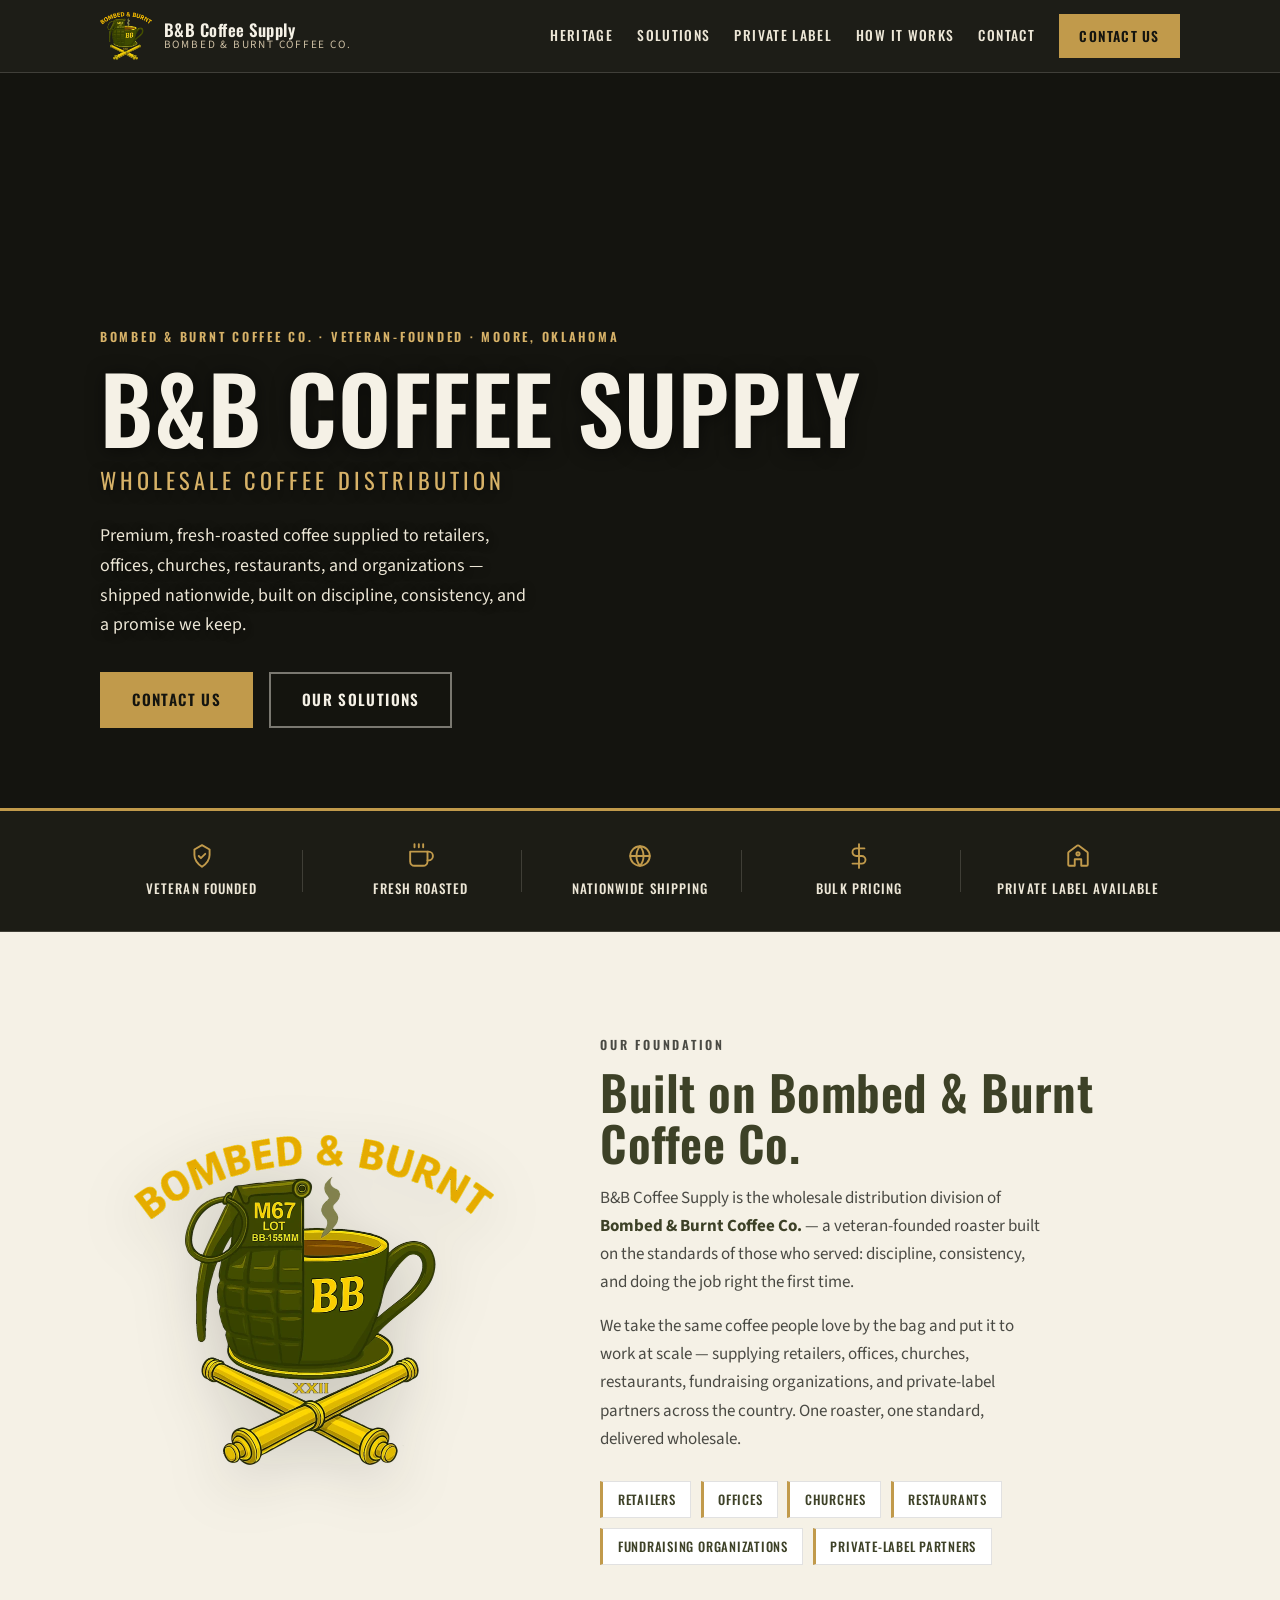
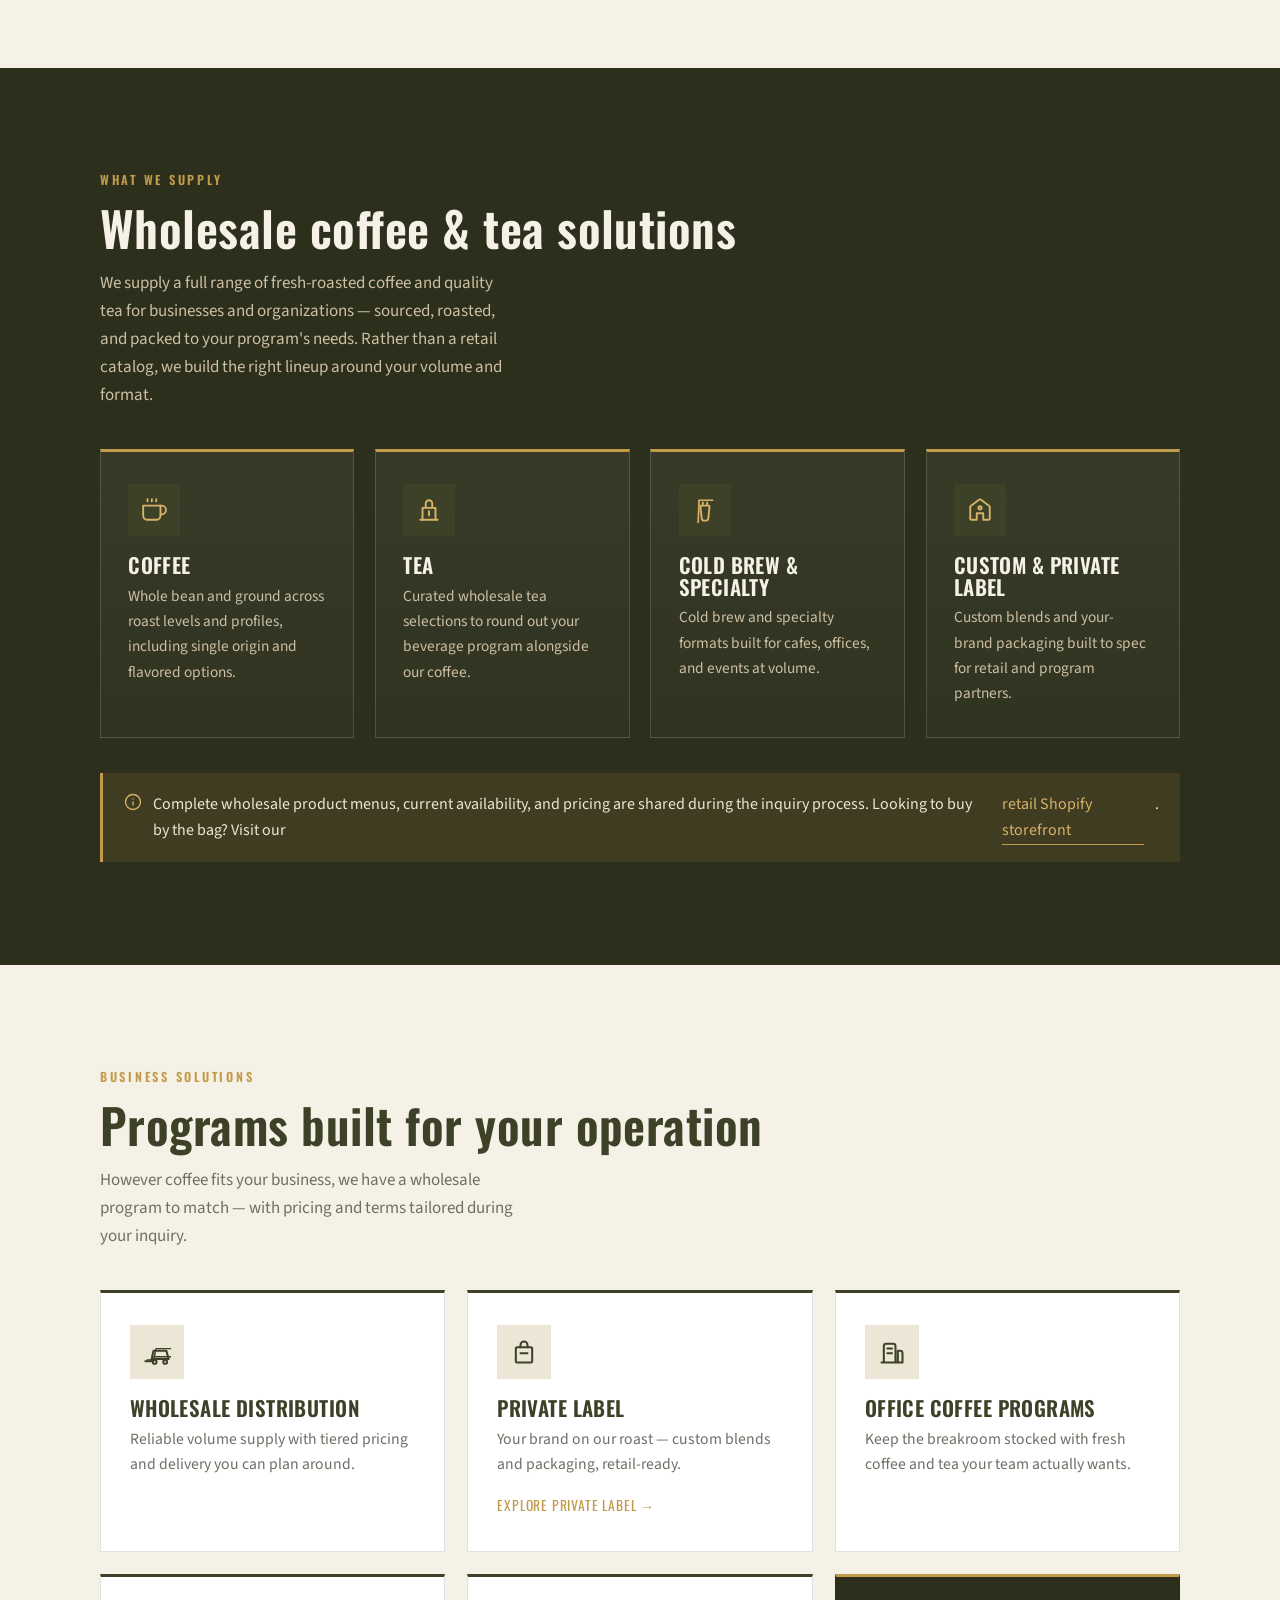
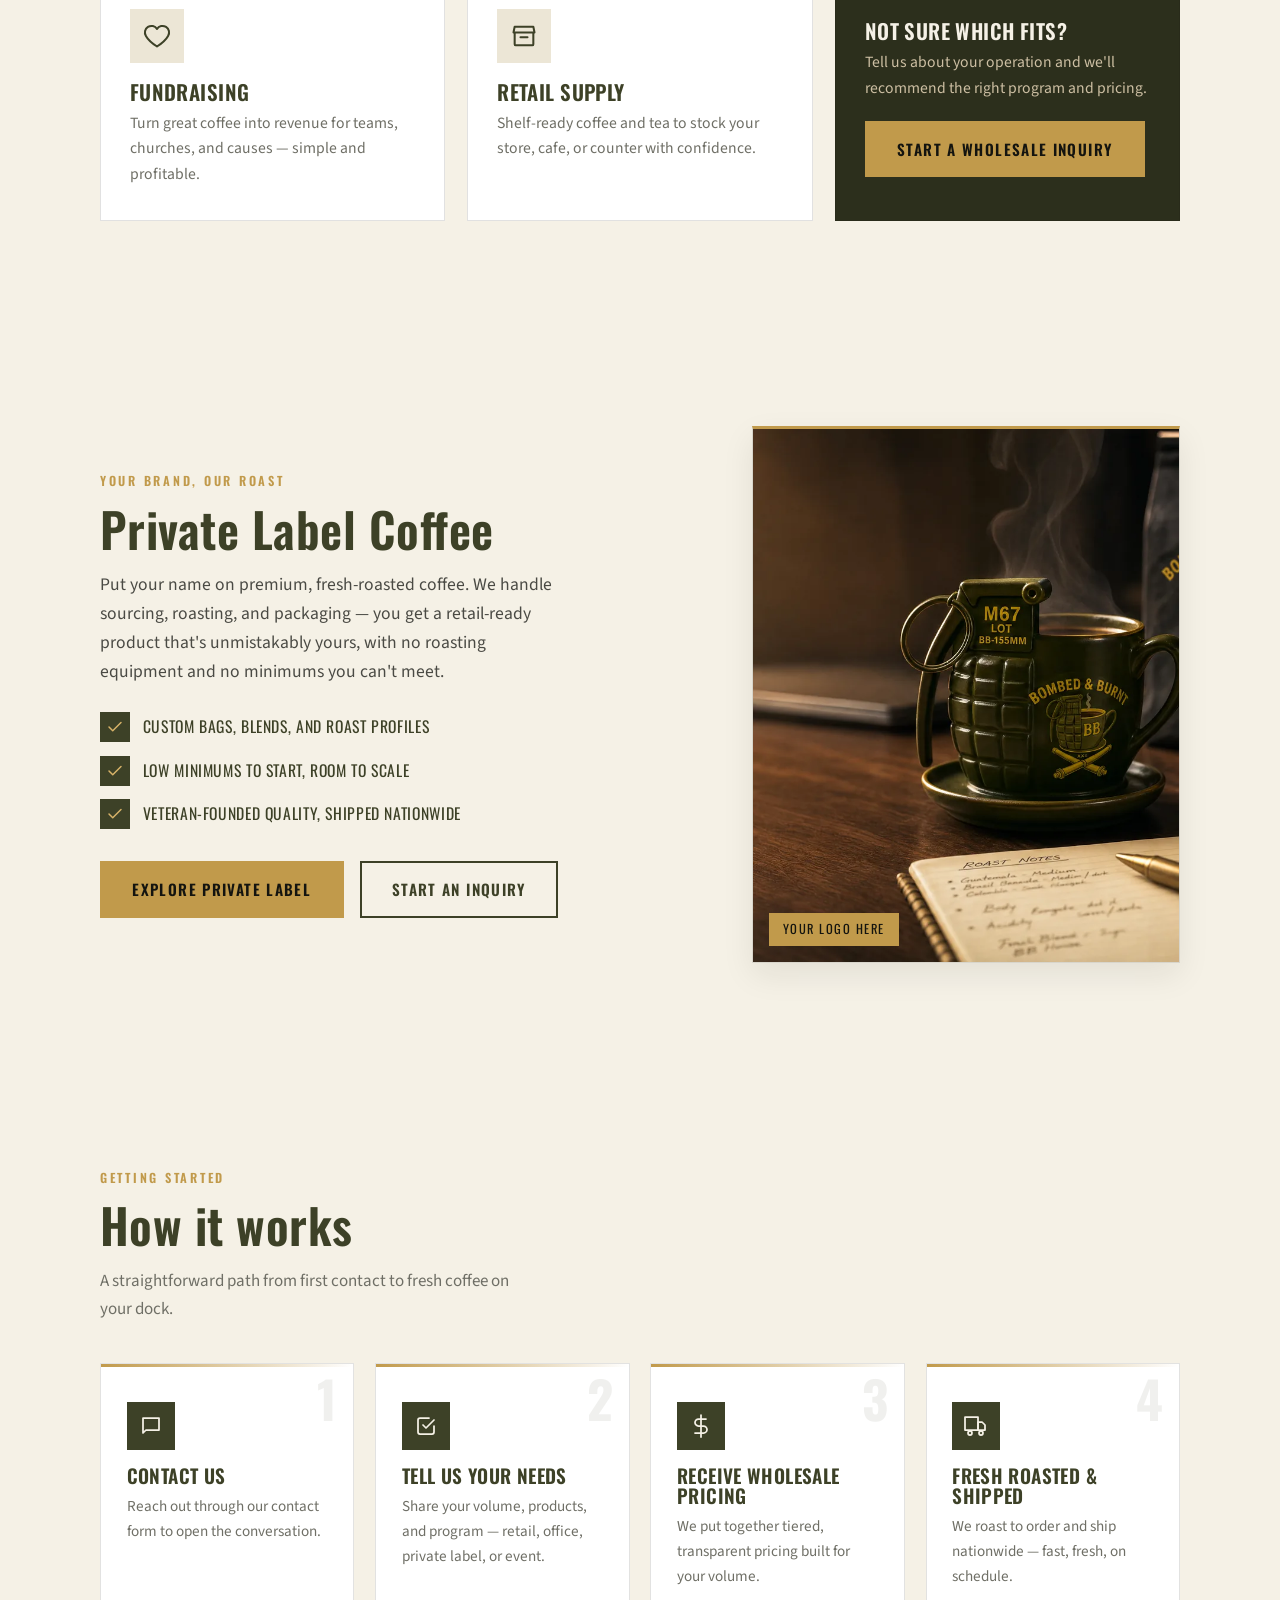
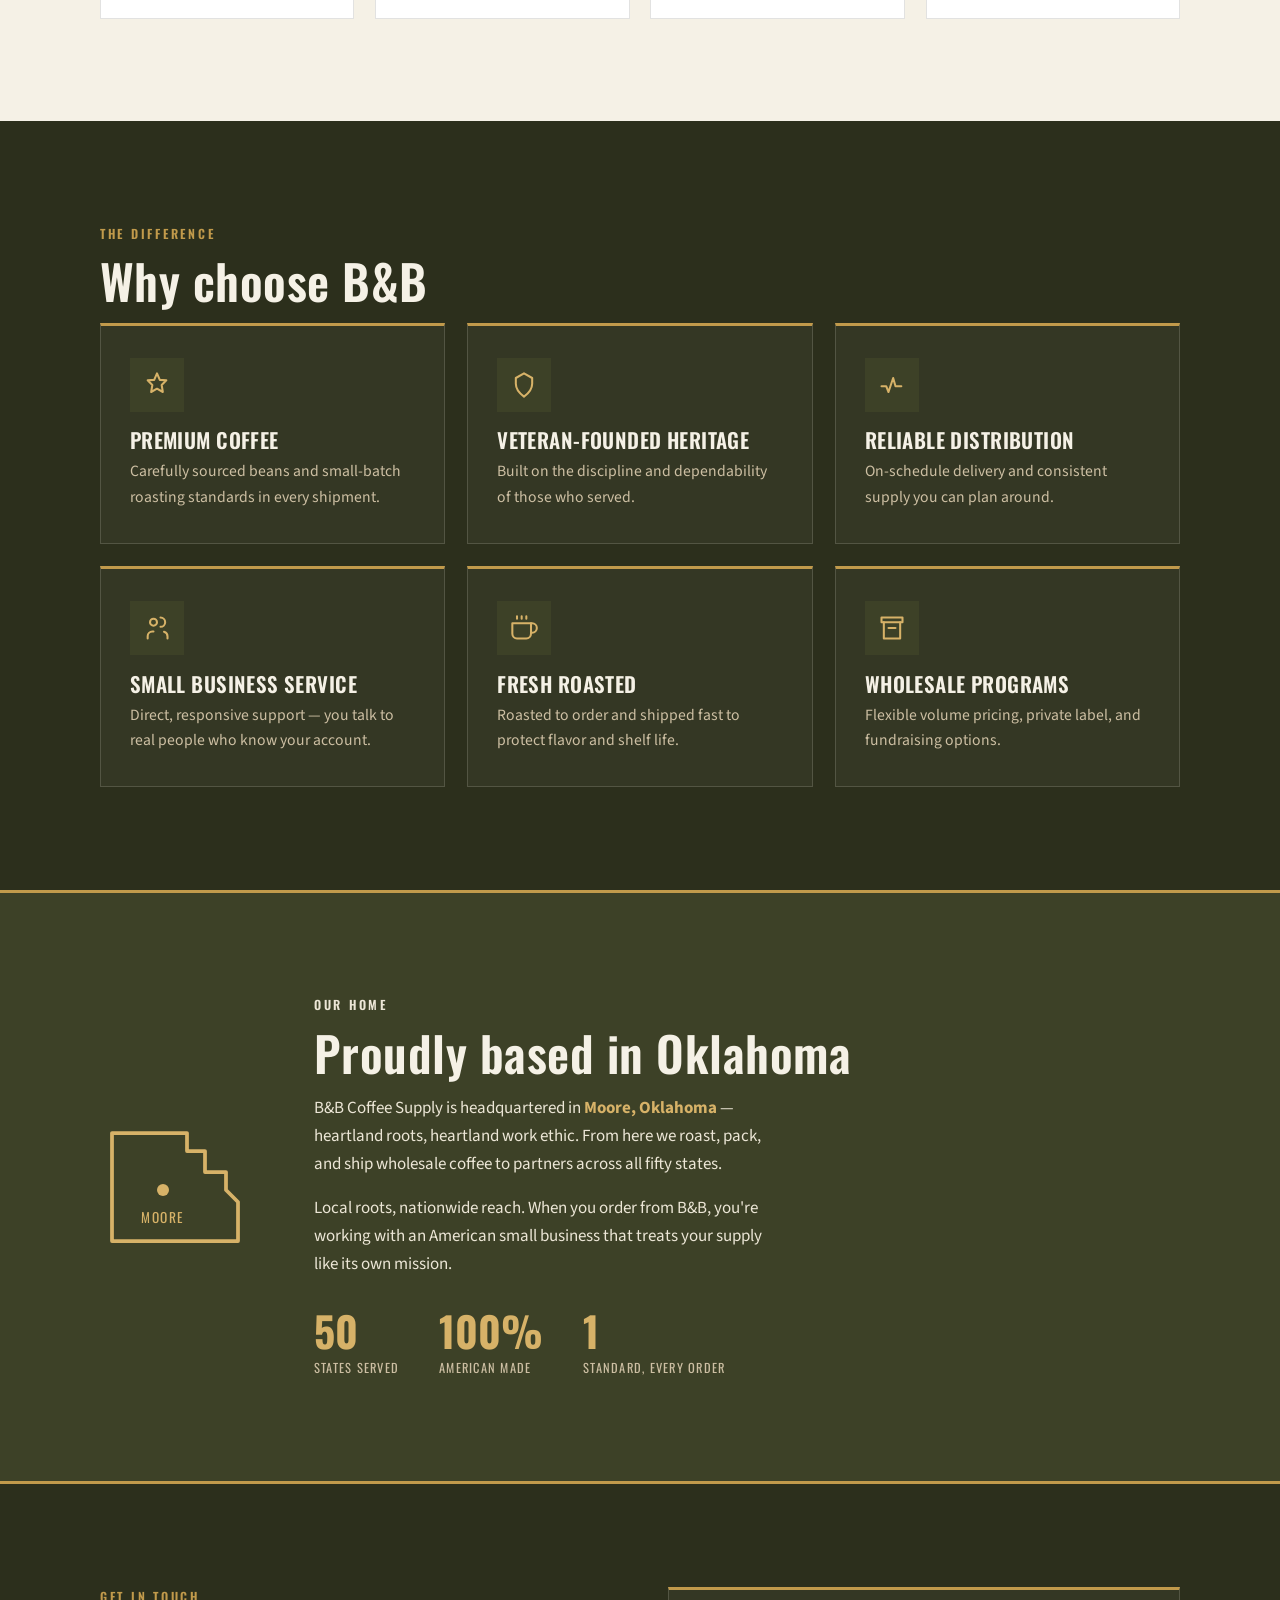
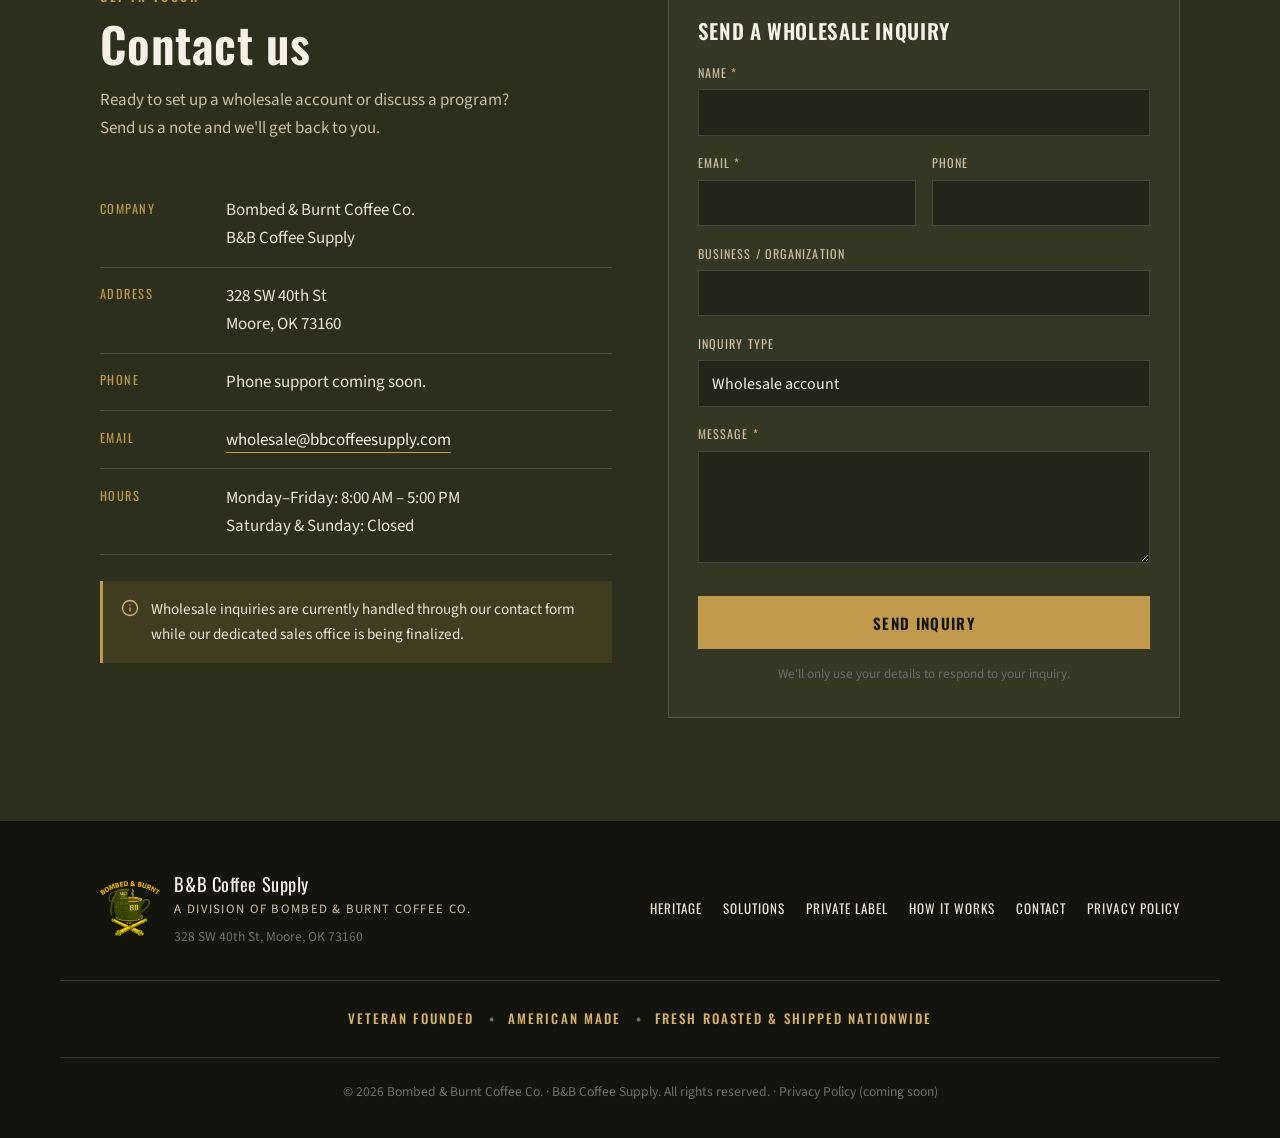
==== commit 0fe36735: "Update contact info: replace placeholder email, phone, and domain" ====
--- a/index.html
+++ b/index.html
@@ -12,7 +12,7 @@
   <meta name="robots" content="index, follow" />
 
   <!-- CANONICAL (replace with your live domain) -->
-  <link rel="canonical" href="https://www.YOUR-DOMAIN.com/" />
+  <link rel="canonical" href="https://www.bbcoffeesupply.com/" />
 
   <!-- FAVICONS / ICONS -->
   <link rel="icon" href="/assets/icons/favicon.ico" sizes="any" />
@@ -25,9 +25,9 @@
   <meta property="og:type" content="website" />
   <meta property="og:title" content="B&amp;B Coffee Supply | Wholesale Coffee Distribution" />
   <meta property="og:description" content="The wholesale distribution division of Bombed &amp; Burnt Coffee Co. Veteran-founded in Moore, Oklahoma. Fresh roasted, shipped nationwide." />
-  <meta property="og:url" content="https://www.YOUR-DOMAIN.com/" />
+  <meta property="og:url" content="https://www.bbcoffeesupply.com/" />
   <meta property="og:site_name" content="B&amp;B Coffee Supply" />
-  <meta property="og:image" content="https://www.YOUR-DOMAIN.com/assets/images/og-image.jpg" />
+  <meta property="og:image" content="https://www.bbcoffeesupply.com/assets/images/og-image.jpg" />
   <meta property="og:image:width" content="1200" />
   <meta property="og:image:height" content="630" />
   <meta property="og:image:alt" content="B&amp;B Coffee Supply — Wholesale Coffee Distribution, Moore, Oklahoma" />
@@ -36,7 +36,7 @@
   <meta name="twitter:card" content="summary_large_image" />
   <meta name="twitter:title" content="B&amp;B Coffee Supply | Wholesale Coffee Distribution" />
   <meta name="twitter:description" content="The wholesale distribution division of Bombed &amp; Burnt Coffee Co. Veteran-founded in Moore, Oklahoma. Fresh roasted, shipped nationwide." />
-  <meta name="twitter:image" content="https://www.YOUR-DOMAIN.com/assets/images/og-image.jpg" />
+  <meta name="twitter:image" content="https://www.bbcoffeesupply.com/assets/images/og-image.jpg" />
 
   <!-- THEME -->
   <meta name="theme-color" content="#14140f" />
@@ -57,11 +57,10 @@
     "legalName": "Bombed & Burnt Coffee Co.",
     "alternateName": "Bombed & Burnt Coffee Co.",
     "description": "Wholesale coffee distribution division of Bombed & Burnt Coffee Co. Veteran-founded in Moore, Oklahoma, serving retailers, offices, churches, restaurants, fundraising organizations, and private-label partners nationwide.",
-    "url": "https://www.YOUR-DOMAIN.com/",
-    "logo": "https://www.YOUR-DOMAIN.com/assets/images/logo.png",
-    "image": "https://www.YOUR-DOMAIN.com/assets/images/og-image.jpg",
-    "email": "YOUR-EMAIL@YOUR-DOMAIN.com",
-    "telephone": "+1-000-000-0000",
+    "url": "https://www.bbcoffeesupply.com/",
+    "logo": "https://www.bbcoffeesupply.com/assets/images/logo.png",
+    "image": "https://www.bbcoffeesupply.com/assets/images/og-image.jpg",
+    "email": "wholesale@bbcoffeesupply.com",
     "foundingLocation": "Moore, Oklahoma, United States",
     "areaServed": "US",
     "address": {
@@ -576,11 +575,11 @@
             </div>
             <div class="contact-row">
               <span class="contact-label">Phone</span>
-              <span><a href="tel:+10000000000">(000) 000-0000</a></span>
+              <span>Phone support coming soon.</span>
             </div>
             <div class="contact-row">
               <span class="contact-label">Email</span>
-              <span><a href="mailto:YOUR-EMAIL@YOUR-DOMAIN.com">YOUR-EMAIL@YOUR-DOMAIN.com</a></span>
+              <span><a href="mailto:wholesale@bbcoffeesupply.com">wholesale@bbcoffeesupply.com</a></span>
             </div>
             <div class="contact-row">
               <span class="contact-label">Hours</span>
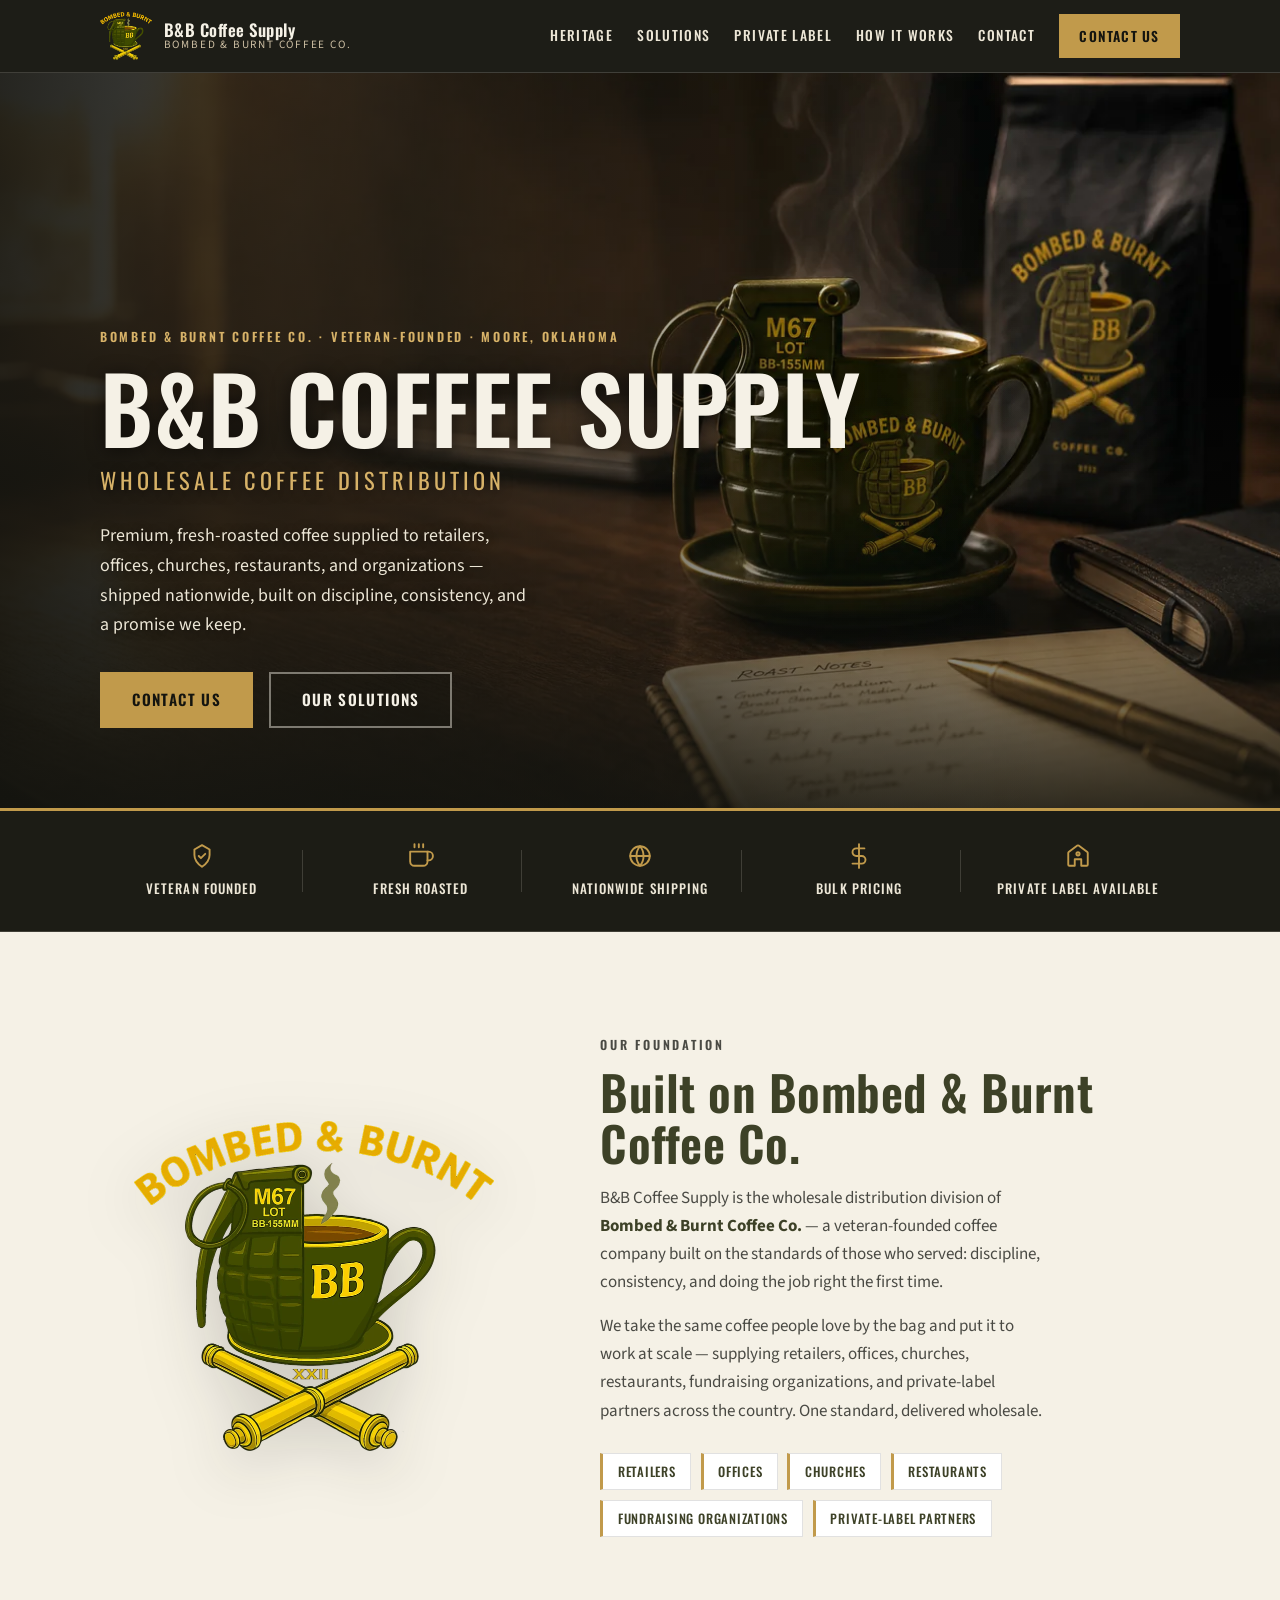
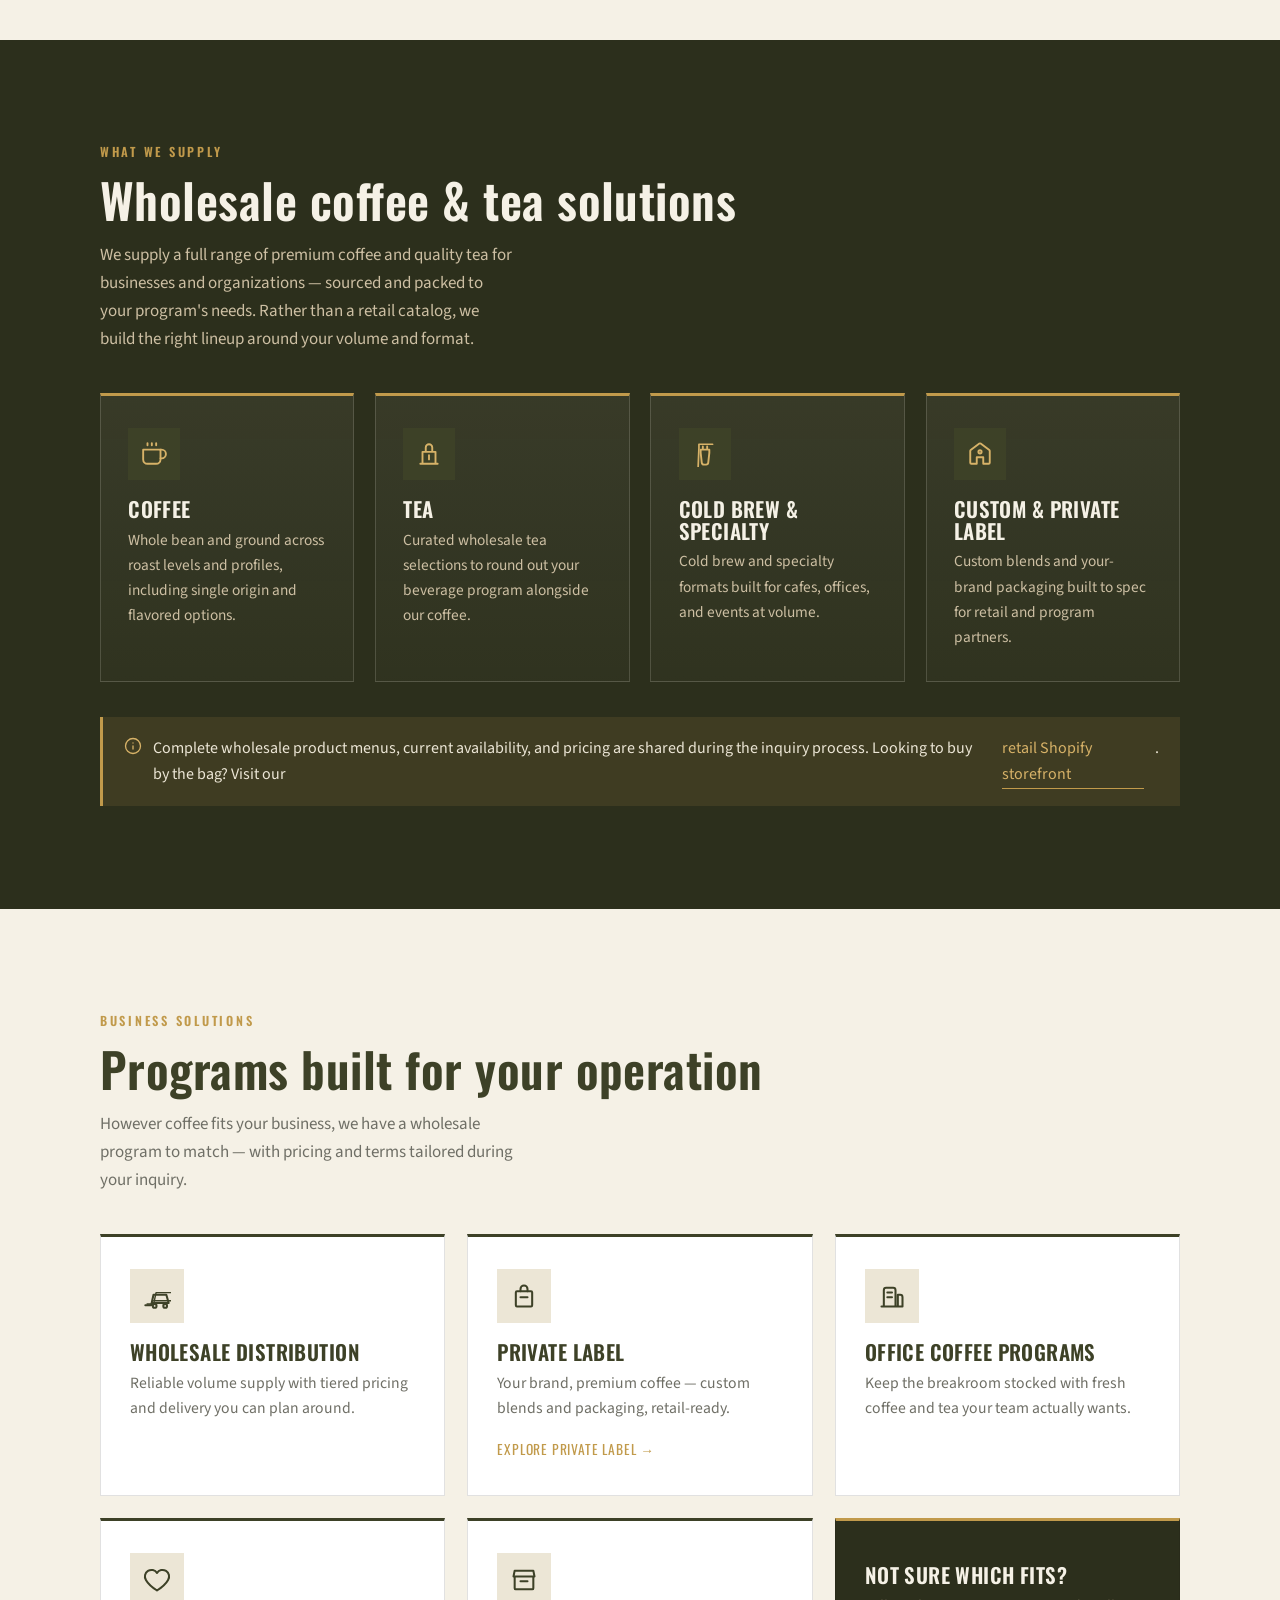
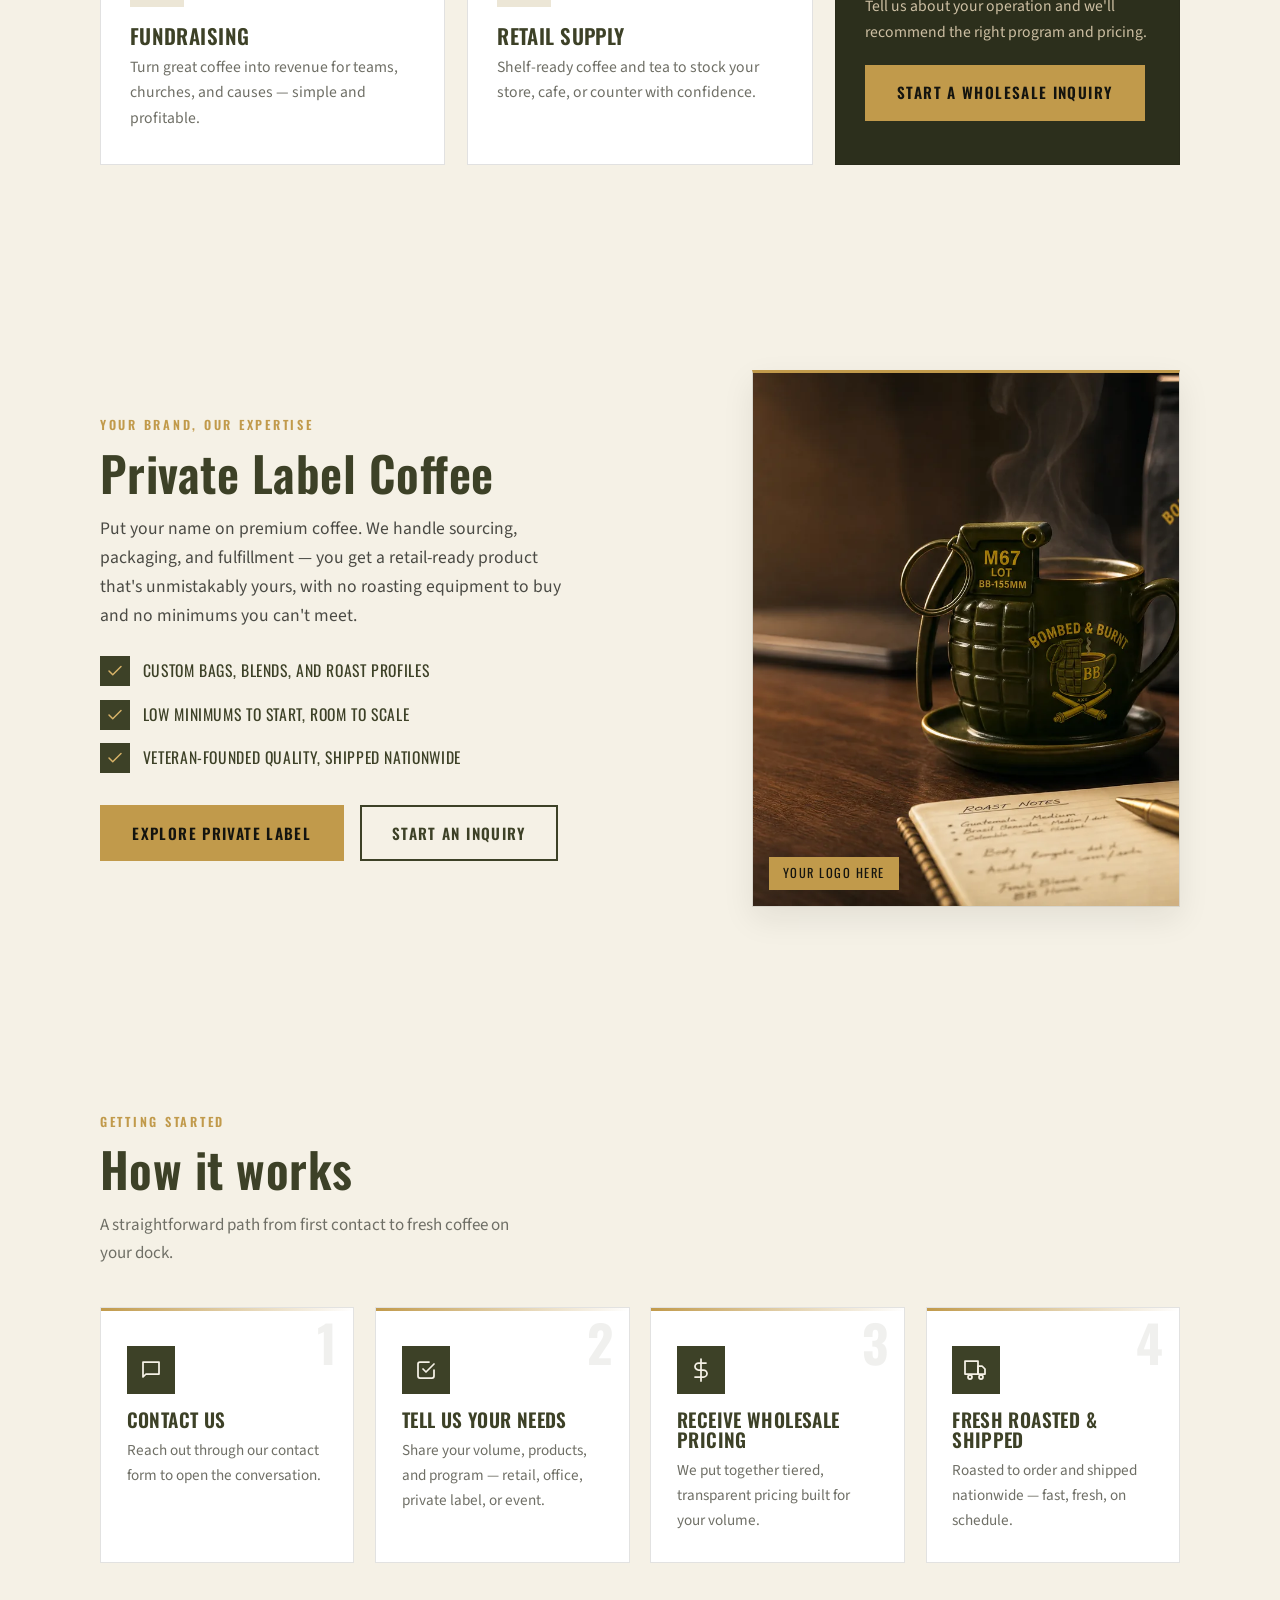
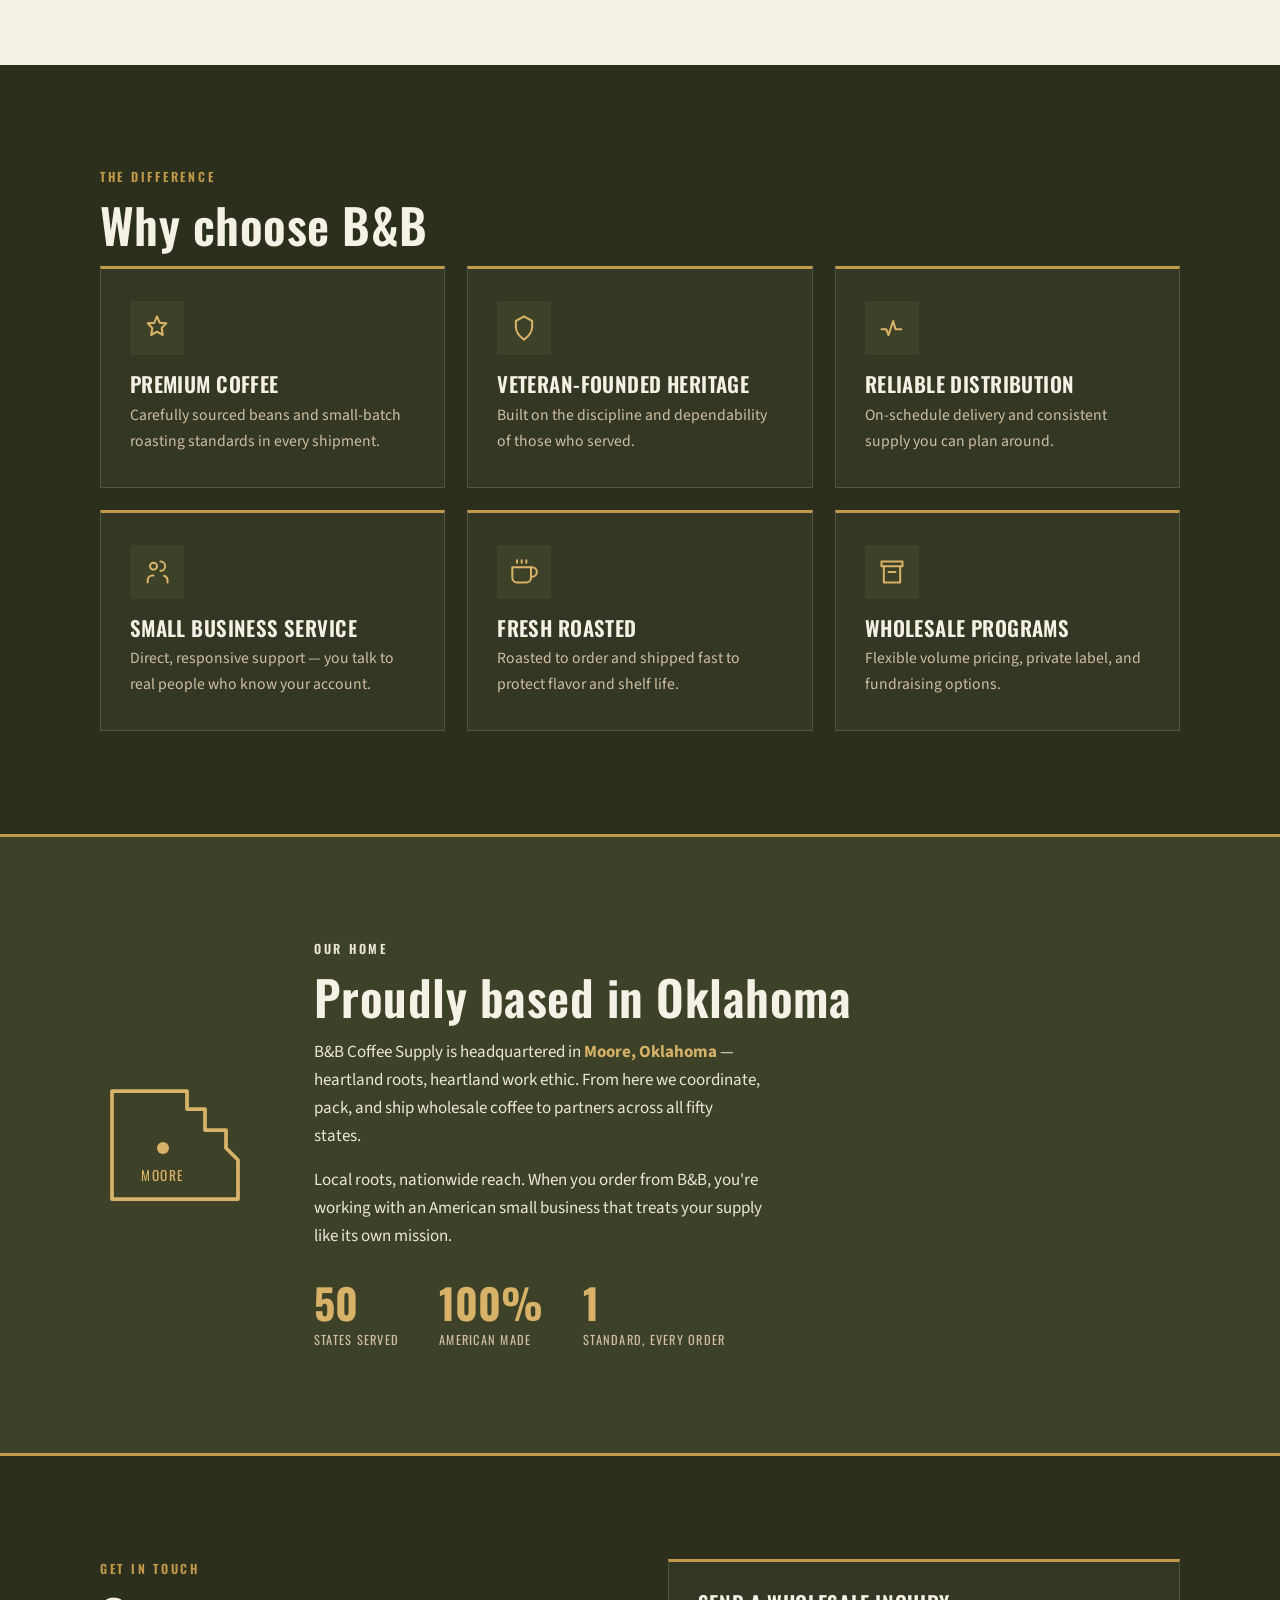
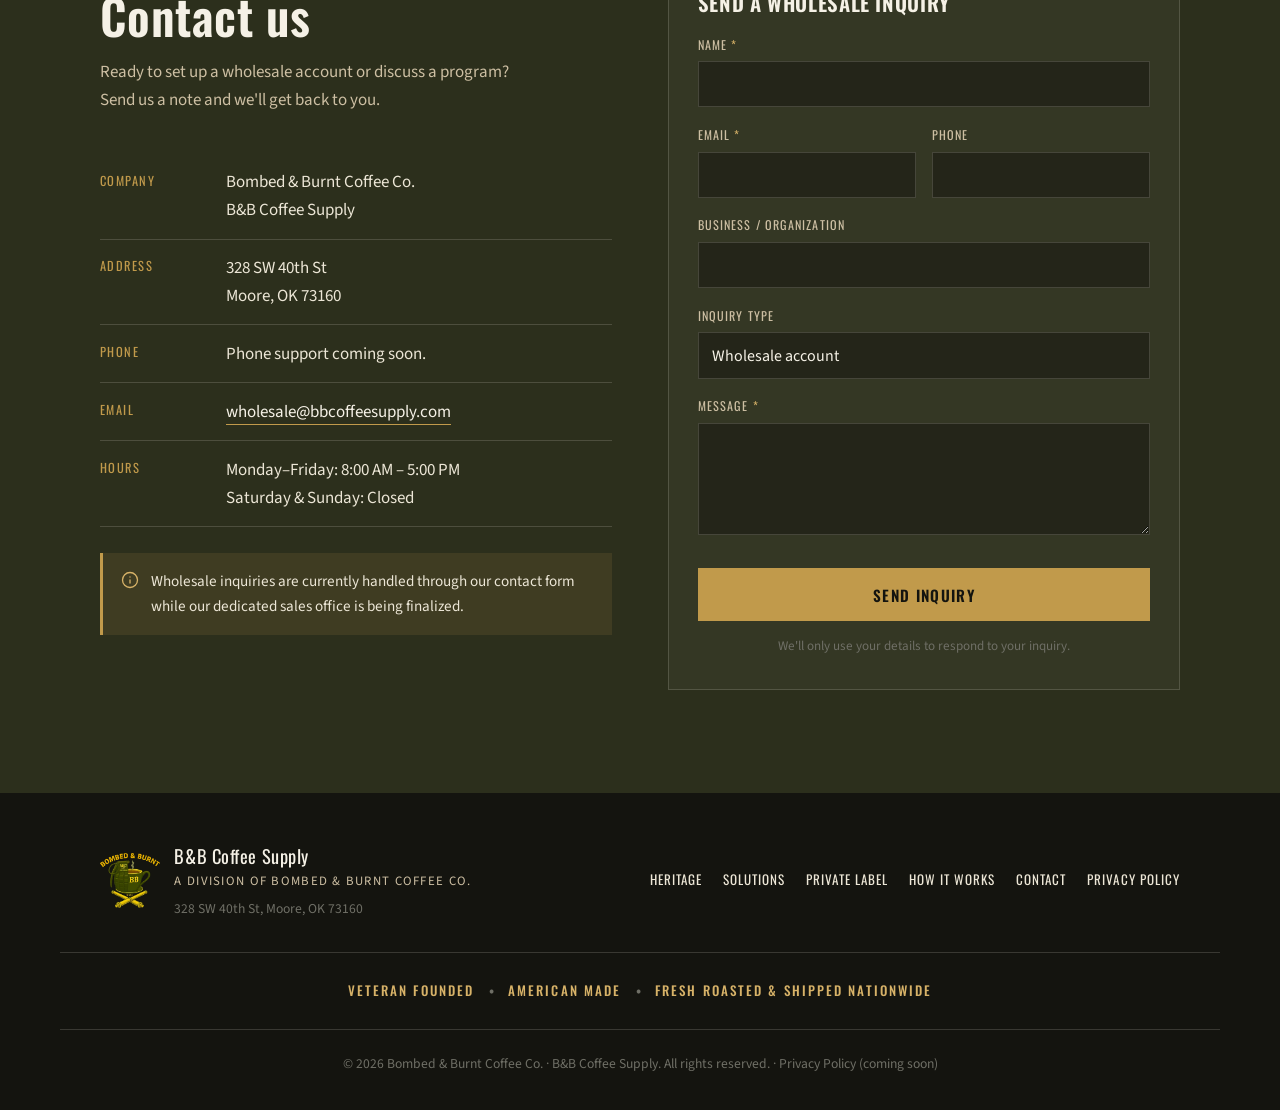
==== commit bef5c28b: "Clarify private-label sourcing model; remove in-house roasting claims Update homepage copy and metad" ====
--- a/index.html
+++ b/index.html
@@ -6,8 +6,8 @@
 
   <!-- PRIMARY SEO -->
   <title>B&amp;B Coffee Supply | Wholesale Coffee Distribution &mdash; Moore, Oklahoma</title>
-  <meta name="description" content="B&amp;B Coffee Supply is the wholesale distribution division of Bombed &amp; Burnt Coffee Co. Veteran-founded in Moore, Oklahoma, shipping fresh-roasted wholesale, bulk, and private-label coffee nationwide." />
-  <meta name="keywords" content="wholesale coffee, coffee distribution, private label coffee, veteran founded coffee, office coffee service, fundraising coffee, bulk coffee supplier, Oklahoma coffee roaster, B&amp;B Coffee Supply, Bombed and Burnt Coffee" />
+  <meta name="description" content="B&amp;B Coffee Supply is the wholesale distribution division of Bombed &amp; Burnt Coffee Co. Veteran-founded in Moore, Oklahoma, shipping premium wholesale, bulk, and private-label coffee nationwide." />
+  <meta name="keywords" content="wholesale coffee, coffee distribution, private label coffee, veteran founded coffee, office coffee service, fundraising coffee, bulk coffee supplier, Oklahoma coffee supplier, B&amp;B Coffee Supply, Bombed and Burnt Coffee" />
   <meta name="author" content="B&amp;B Coffee Supply" />
   <meta name="robots" content="index, follow" />
 
@@ -24,7 +24,7 @@
   <!-- OPEN GRAPH -->
   <meta property="og:type" content="website" />
   <meta property="og:title" content="B&amp;B Coffee Supply | Wholesale Coffee Distribution" />
-  <meta property="og:description" content="The wholesale distribution division of Bombed &amp; Burnt Coffee Co. Veteran-founded in Moore, Oklahoma. Fresh roasted, shipped nationwide." />
+  <meta property="og:description" content="The wholesale distribution division of Bombed &amp; Burnt Coffee Co. Veteran-founded in Moore, Oklahoma. Premium coffee, shipped nationwide." />
   <meta property="og:url" content="https://www.bbcoffeesupply.com/" />
   <meta property="og:site_name" content="B&amp;B Coffee Supply" />
   <meta property="og:image" content="https://www.bbcoffeesupply.com/assets/images/og-image.jpg" />
@@ -35,7 +35,7 @@
   <!-- TWITTER CARDS -->
   <meta name="twitter:card" content="summary_large_image" />
   <meta name="twitter:title" content="B&amp;B Coffee Supply | Wholesale Coffee Distribution" />
-  <meta name="twitter:description" content="The wholesale distribution division of Bombed &amp; Burnt Coffee Co. Veteran-founded in Moore, Oklahoma. Fresh roasted, shipped nationwide." />
+  <meta name="twitter:description" content="The wholesale distribution division of Bombed &amp; Burnt Coffee Co. Veteran-founded in Moore, Oklahoma. Premium coffee, shipped nationwide." />
   <meta name="twitter:image" content="https://www.bbcoffeesupply.com/assets/images/og-image.jpg" />
 
   <!-- THEME -->
@@ -236,14 +236,14 @@
           <p>
             B&amp;B Coffee Supply is the wholesale distribution division of
             <strong>Bombed &amp; Burnt Coffee Co.</strong> &mdash; a veteran-founded
-            roaster built on the standards of those who served: discipline,
+            coffee company built on the standards of those who served: discipline,
             consistency, and doing the job right the first time.
           </p>
           <p>
             We take the same coffee people love by the bag and put it to work at
             scale &mdash; supplying retailers, offices, churches, restaurants,
             fundraising organizations, and private-label partners across the
-            country. One roaster, one standard, delivered wholesale.
+            country. One standard, delivered wholesale.
           </p>
           <ul class="heritage-served" aria-label="Who we serve">
             <li>Retailers</li>
@@ -263,8 +263,8 @@
         <p class="section-eyebrow">What We Supply</p>
         <h2 id="products-heading">Wholesale coffee &amp; tea solutions</h2>
         <p class="section-intro">
-          We supply a full range of fresh-roasted coffee and quality tea for
-          businesses and organizations &mdash; sourced, roasted, and packed to your
+          We supply a full range of premium coffee and quality tea for
+          businesses and organizations &mdash; sourced and packed to your
           program's needs. Rather than a retail catalog, we build the right lineup
           around your volume and format.
         </p>
@@ -332,7 +332,7 @@
               <svg viewBox="0 0 24 24" width="28" height="28" fill="none" stroke="currentColor" stroke-width="1.75" stroke-linecap="round" stroke-linejoin="round"><rect x="5" y="8" width="14" height="13" rx="1"/><path d="M9 8V6a3 3 0 0 1 6 0v2M9 13h6"/></svg>
             </div>
             <h3>Private Label</h3>
-            <p>Your brand on our roast &mdash; custom blends and packaging, retail-ready.</p>
+            <p>Your brand, premium coffee &mdash; custom blends and packaging, retail-ready.</p>
             <a class="biz-link" href="/private-label/">Explore Private Label &rarr;</a>
           </article>
           <article class="biz-card">
@@ -369,12 +369,12 @@
     <section id="private-label-teaser" class="section pl-teaser" aria-labelledby="pl-teaser-heading">
       <div class="container pl-teaser-grid">
         <div class="pl-teaser-copy">
-          <p class="section-eyebrow">Your Brand, Our Roast</p>
+          <p class="section-eyebrow">Your Brand, Our Expertise</p>
           <h2 id="pl-teaser-heading">Private Label Coffee</h2>
           <p class="pl-teaser-lede">
-            Put your name on premium, fresh-roasted coffee. We handle sourcing,
-            roasting, and packaging &mdash; you get a retail-ready product that's
-            unmistakably yours, with no roasting equipment and no minimums you can't meet.
+            Put your name on premium coffee. We handle sourcing,
+            packaging, and fulfillment &mdash; you get a retail-ready product that's
+            unmistakably yours, with no roasting equipment to buy and no minimums you can't meet.
           </p>
           <ul class="pl-teaser-points">
             <li>
@@ -456,7 +456,7 @@
               <svg viewBox="0 0 24 24" width="24" height="24" fill="none" stroke="currentColor" stroke-width="1.75" stroke-linecap="round" stroke-linejoin="round"><path d="M1 3h13v13H1z"/><path d="M14 8h4l3 3v5h-7z"/><circle cx="6" cy="19" r="2"/><circle cx="17" cy="19" r="2"/></svg>
             </div>
             <h3>Fresh Roasted &amp; Shipped</h3>
-            <p>We roast to order and ship nationwide &mdash; fast, fresh, on schedule.</p>
+            <p>Roasted to order and shipped nationwide &mdash; fast, fresh, on schedule.</p>
           </li>
         </ol>
       </div>
@@ -530,7 +530,7 @@
           <h2 id="ok-heading">Proudly based in Oklahoma</h2>
           <p>
             B&amp;B Coffee Supply is headquartered in <strong>Moore, Oklahoma</strong> &mdash;
-            heartland roots, heartland work ethic. From here we roast, pack, and
+            heartland roots, heartland work ethic. From here we coordinate, pack, and
             ship wholesale coffee to partners across all fifty states.
           </p>
           <p>
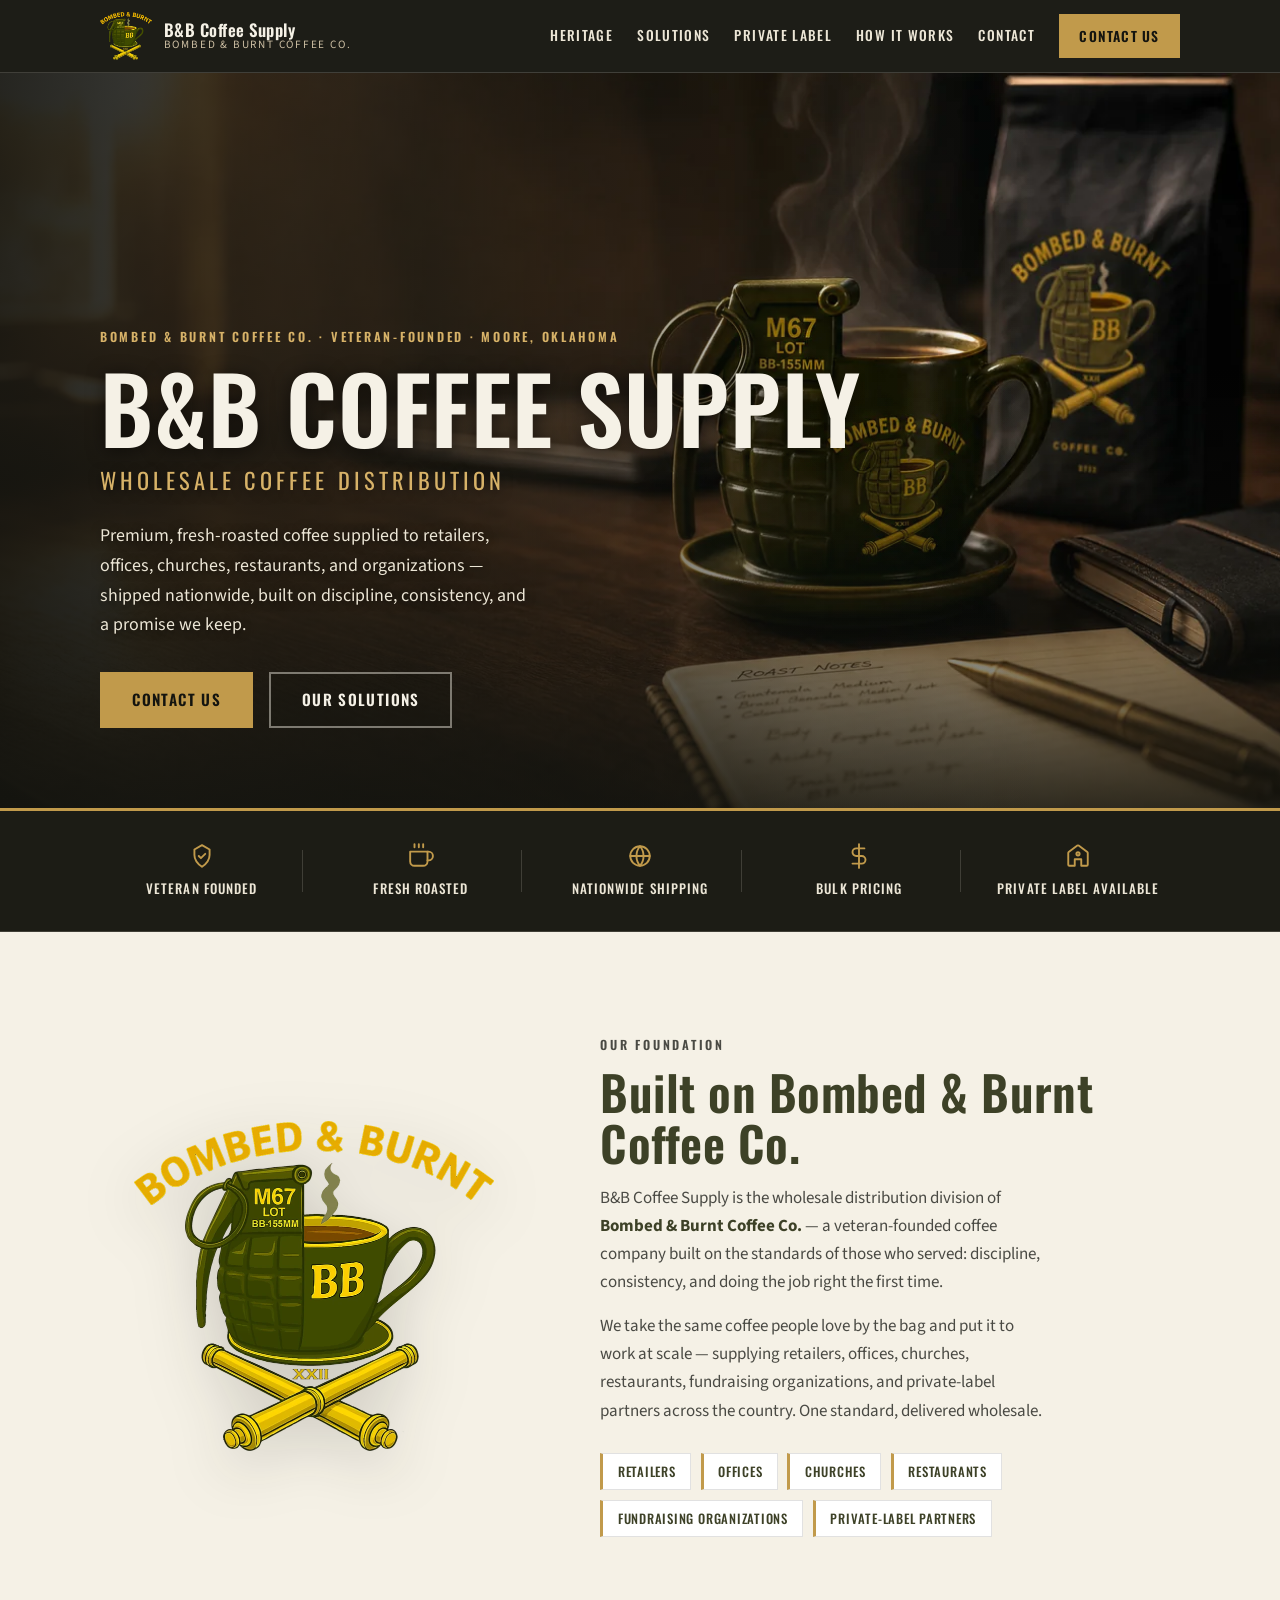
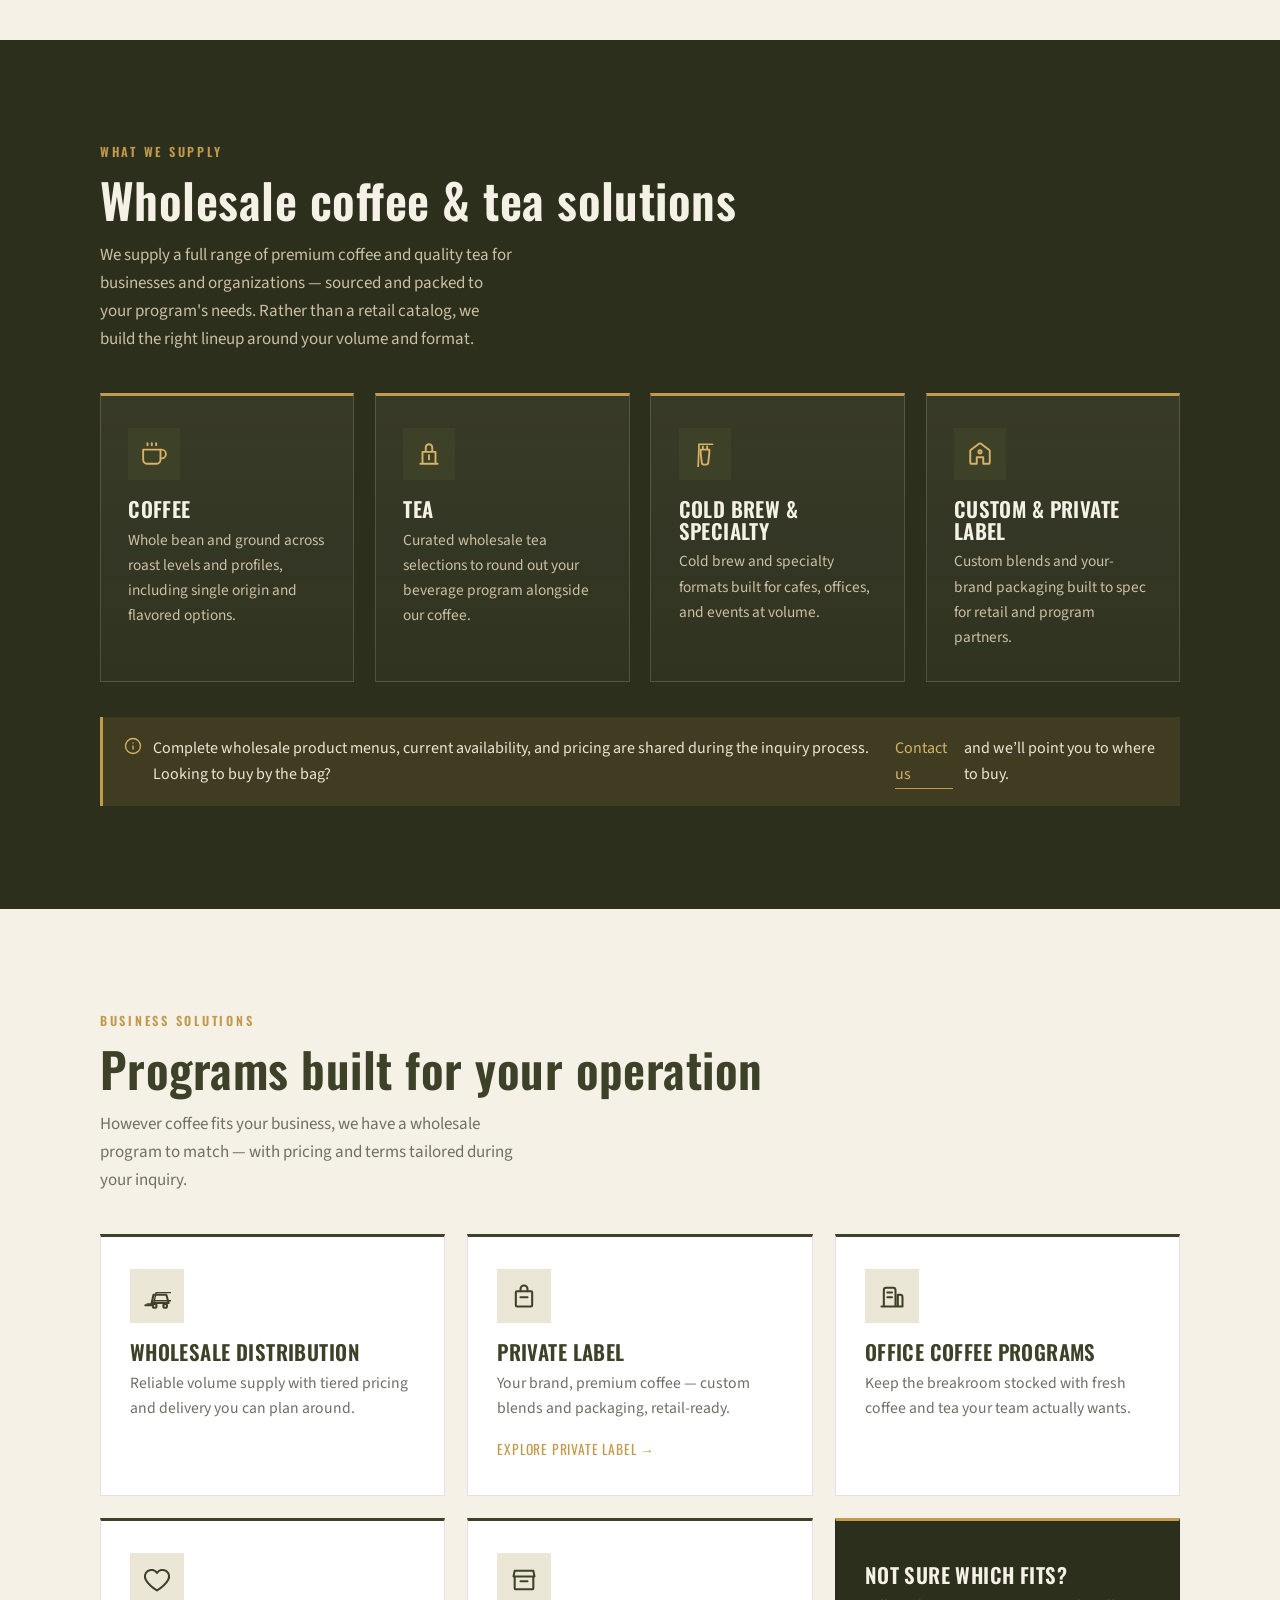
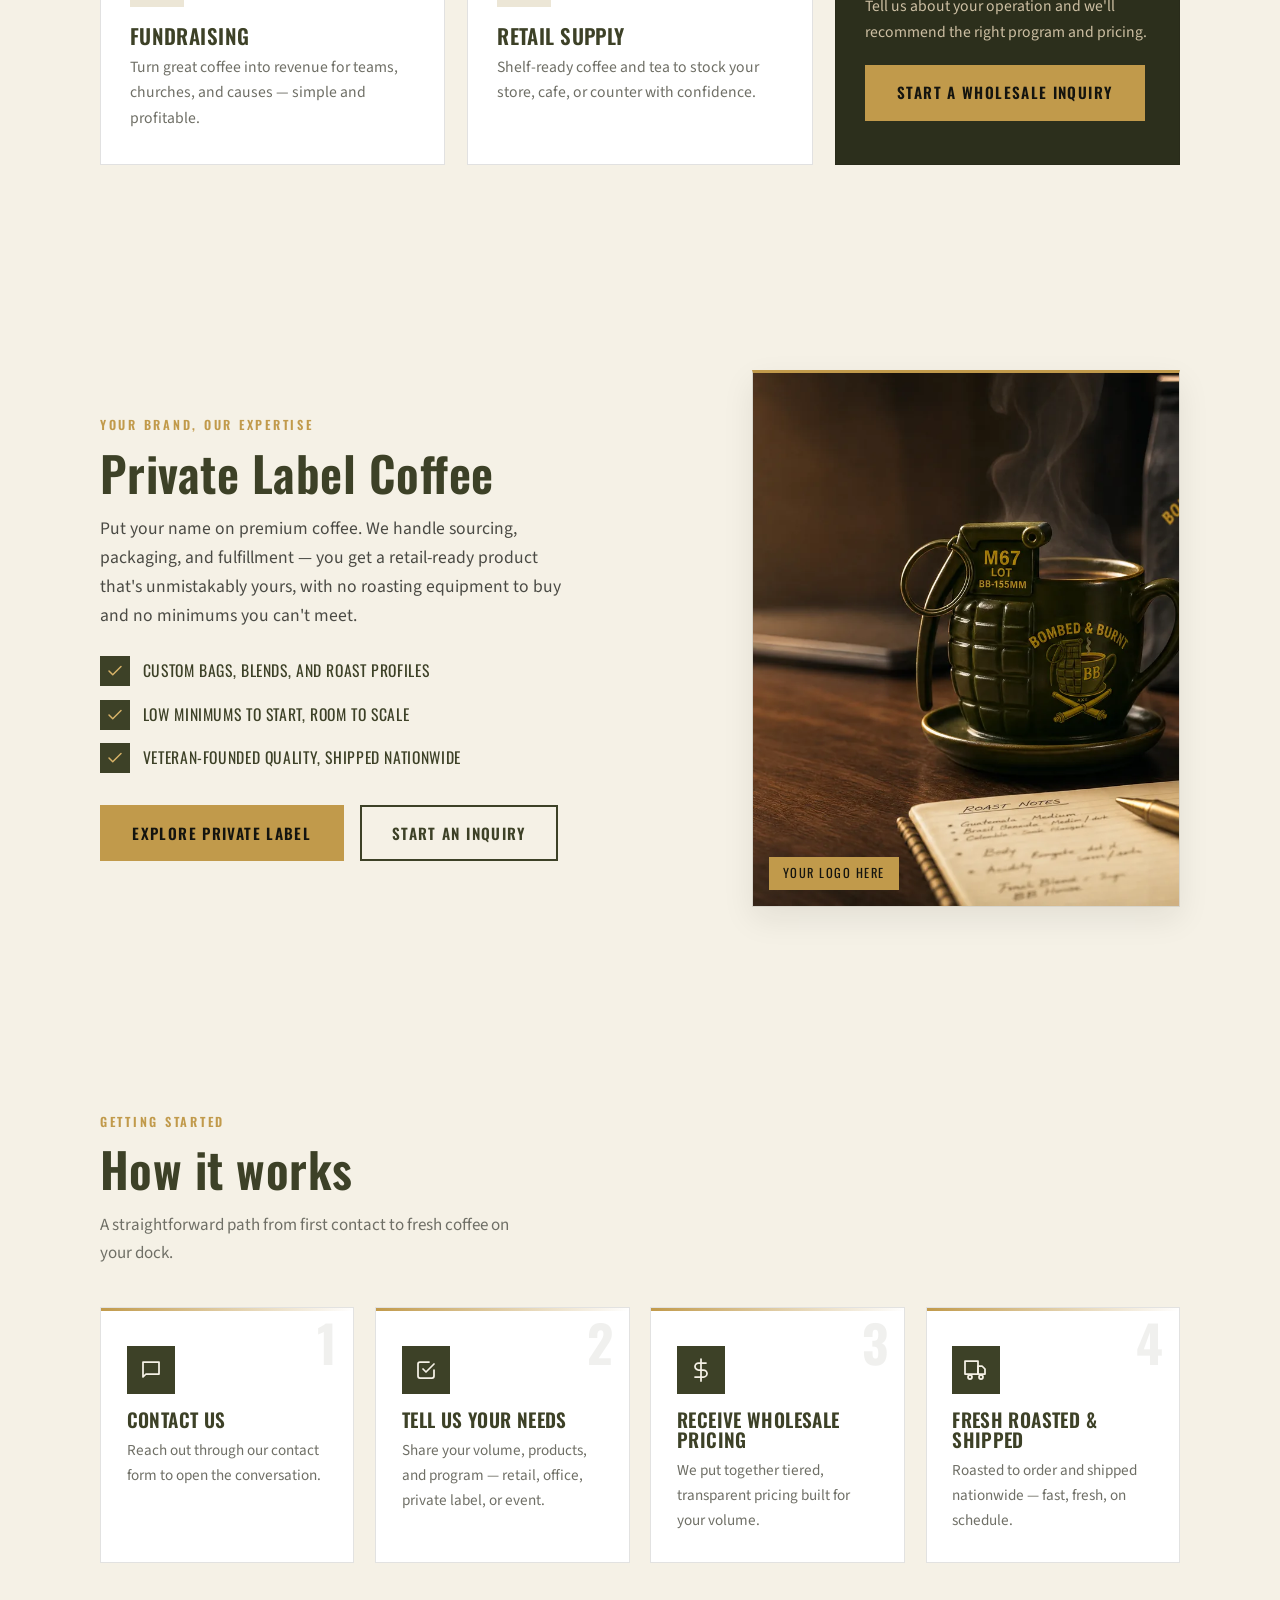
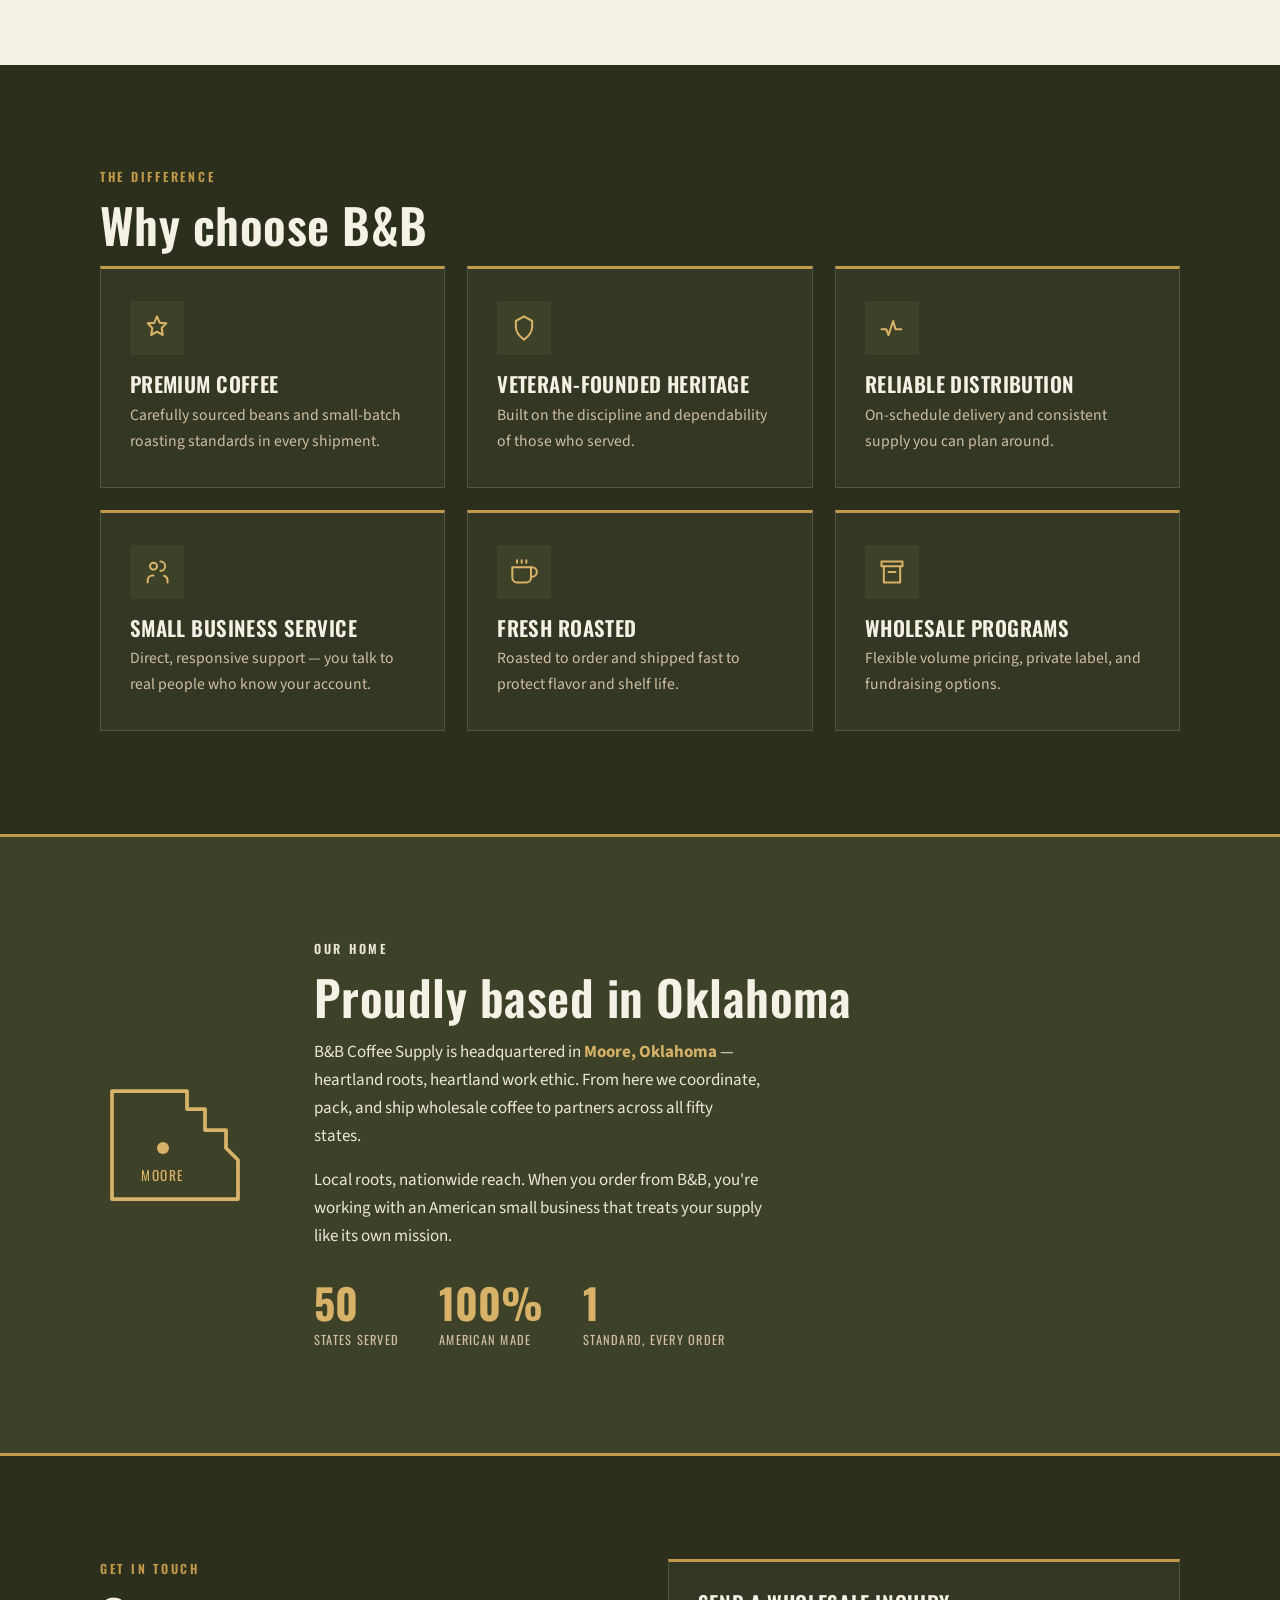
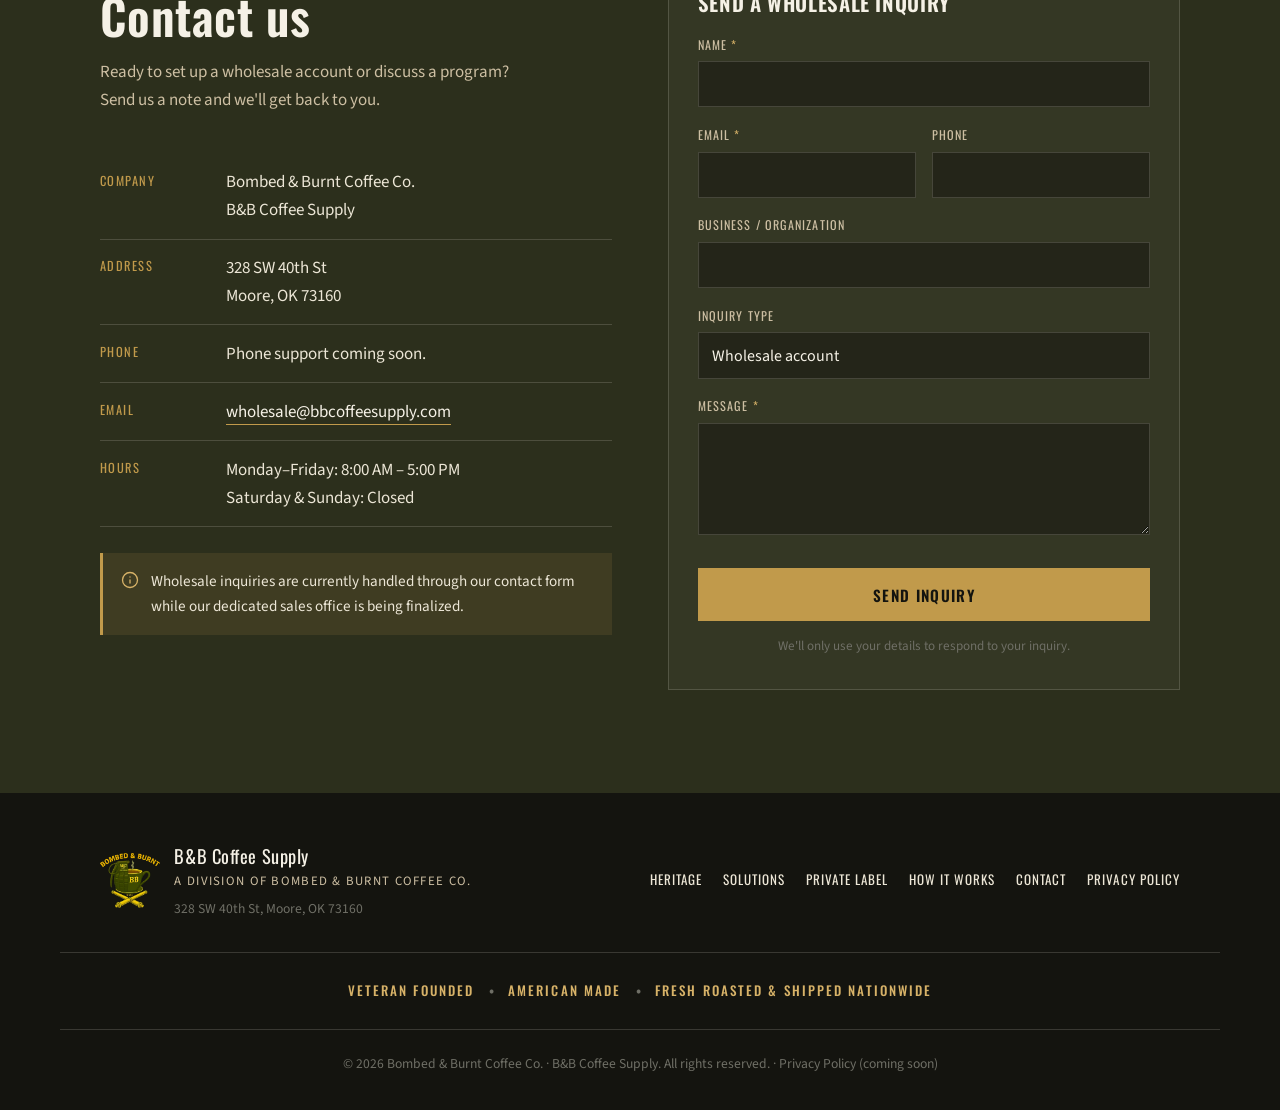
==== commit c1b322cf: "Fix misleading Shopify link wording; add SEO meta and ContactPoint schema Reword the retail copy to " ====
--- a/index.html
+++ b/index.html
@@ -31,6 +31,8 @@
   <meta property="og:image:width" content="1200" />
   <meta property="og:image:height" content="630" />
   <meta property="og:image:alt" content="B&amp;B Coffee Supply — Wholesale Coffee Distribution, Moore, Oklahoma" />
+  <meta property="og:image:type" content="image/jpeg" />
+  <meta property="og:locale" content="en_US" />
 
   <!-- TWITTER CARDS -->
   <meta name="twitter:card" content="summary_large_image" />
@@ -61,6 +63,11 @@
     "logo": "https://www.bbcoffeesupply.com/assets/images/logo.png",
     "image": "https://www.bbcoffeesupply.com/assets/images/og-image.jpg",
     "email": "wholesale@bbcoffeesupply.com",
+    "contactPoint": {
+      "@type": "ContactPoint",
+      "email": "wholesale@bbcoffeesupply.com",
+      "contactType": "sales"
+    },
     "foundingLocation": "Moore, Oklahoma, United States",
     "areaServed": "US",
     "address": {
@@ -305,7 +312,7 @@
           </span>
           Complete wholesale product menus, current availability, and pricing are
           shared during the inquiry process. Looking to buy by the bag?
-          Visit our <a href="#contact">retail Shopify storefront</a>.
+          <a href="#contact">Contact us</a> and we’ll point you to where to buy.
         </p>
       </div>
     </section>
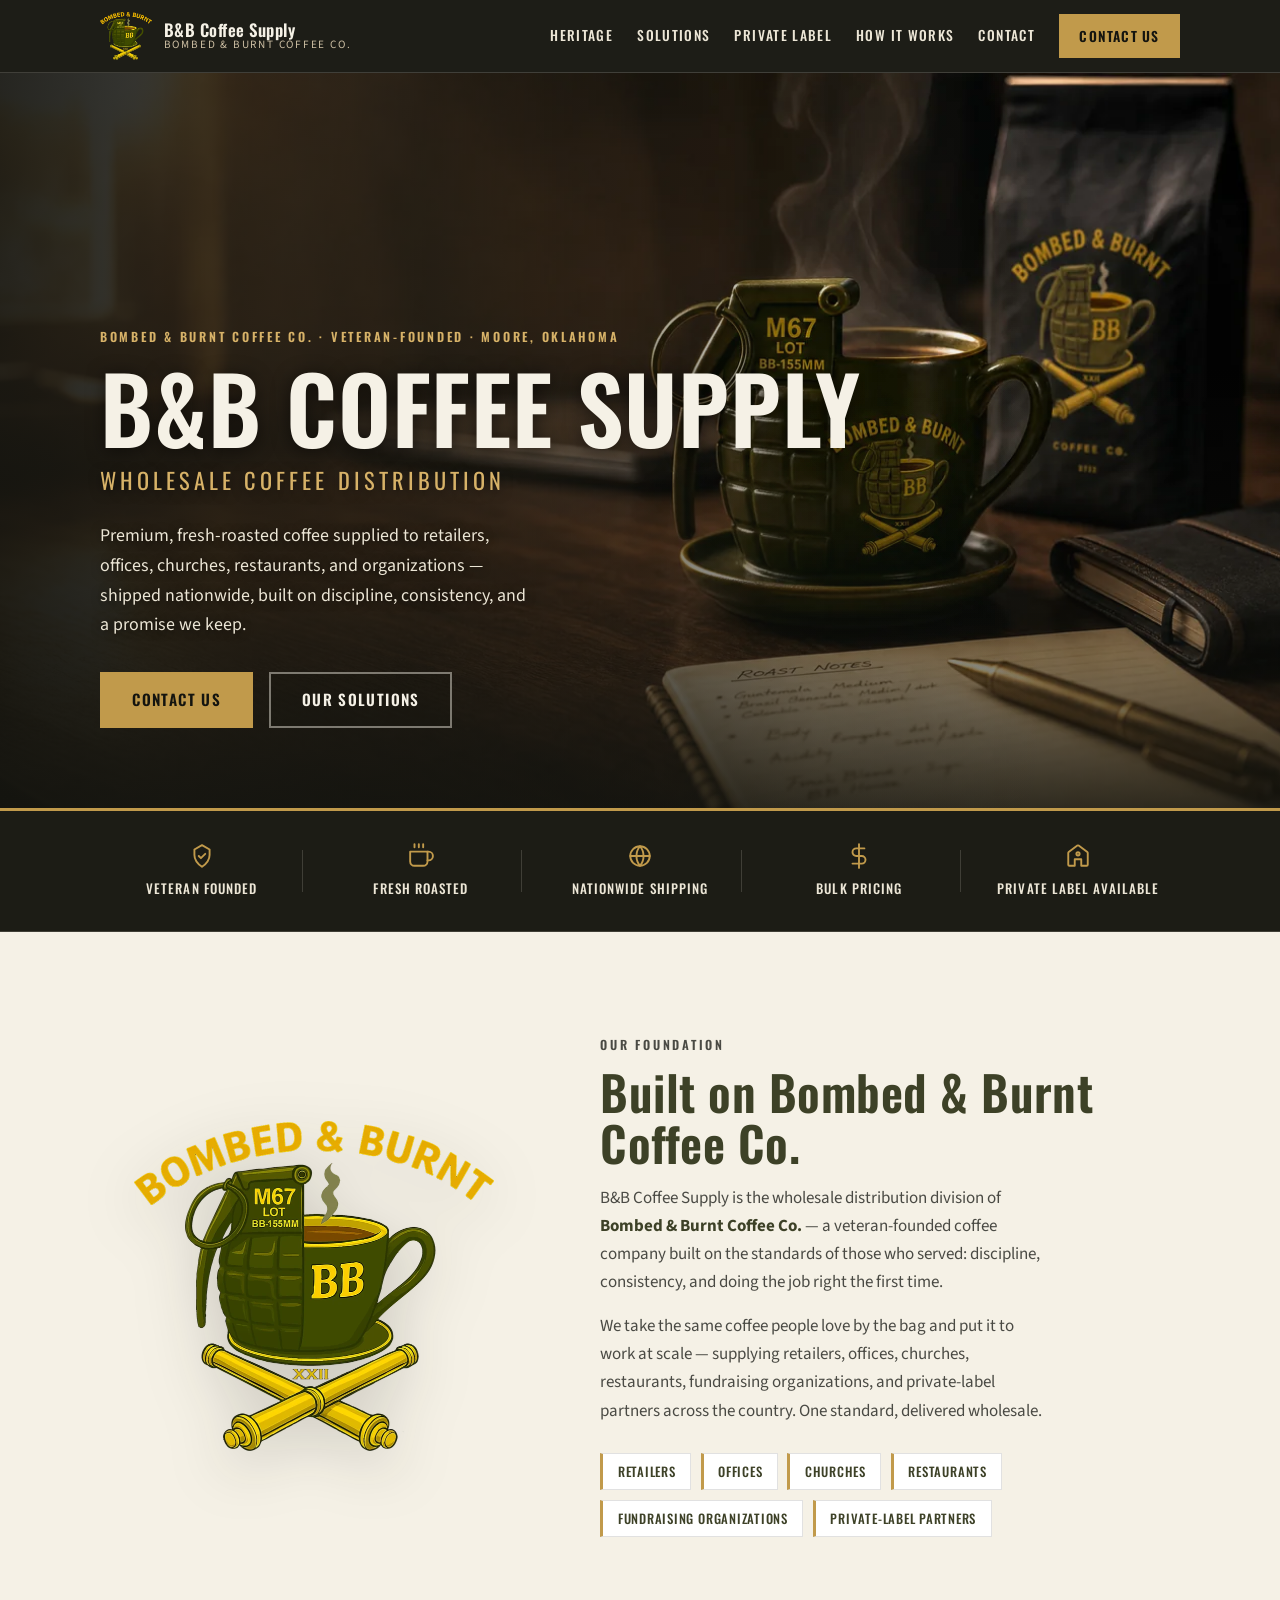
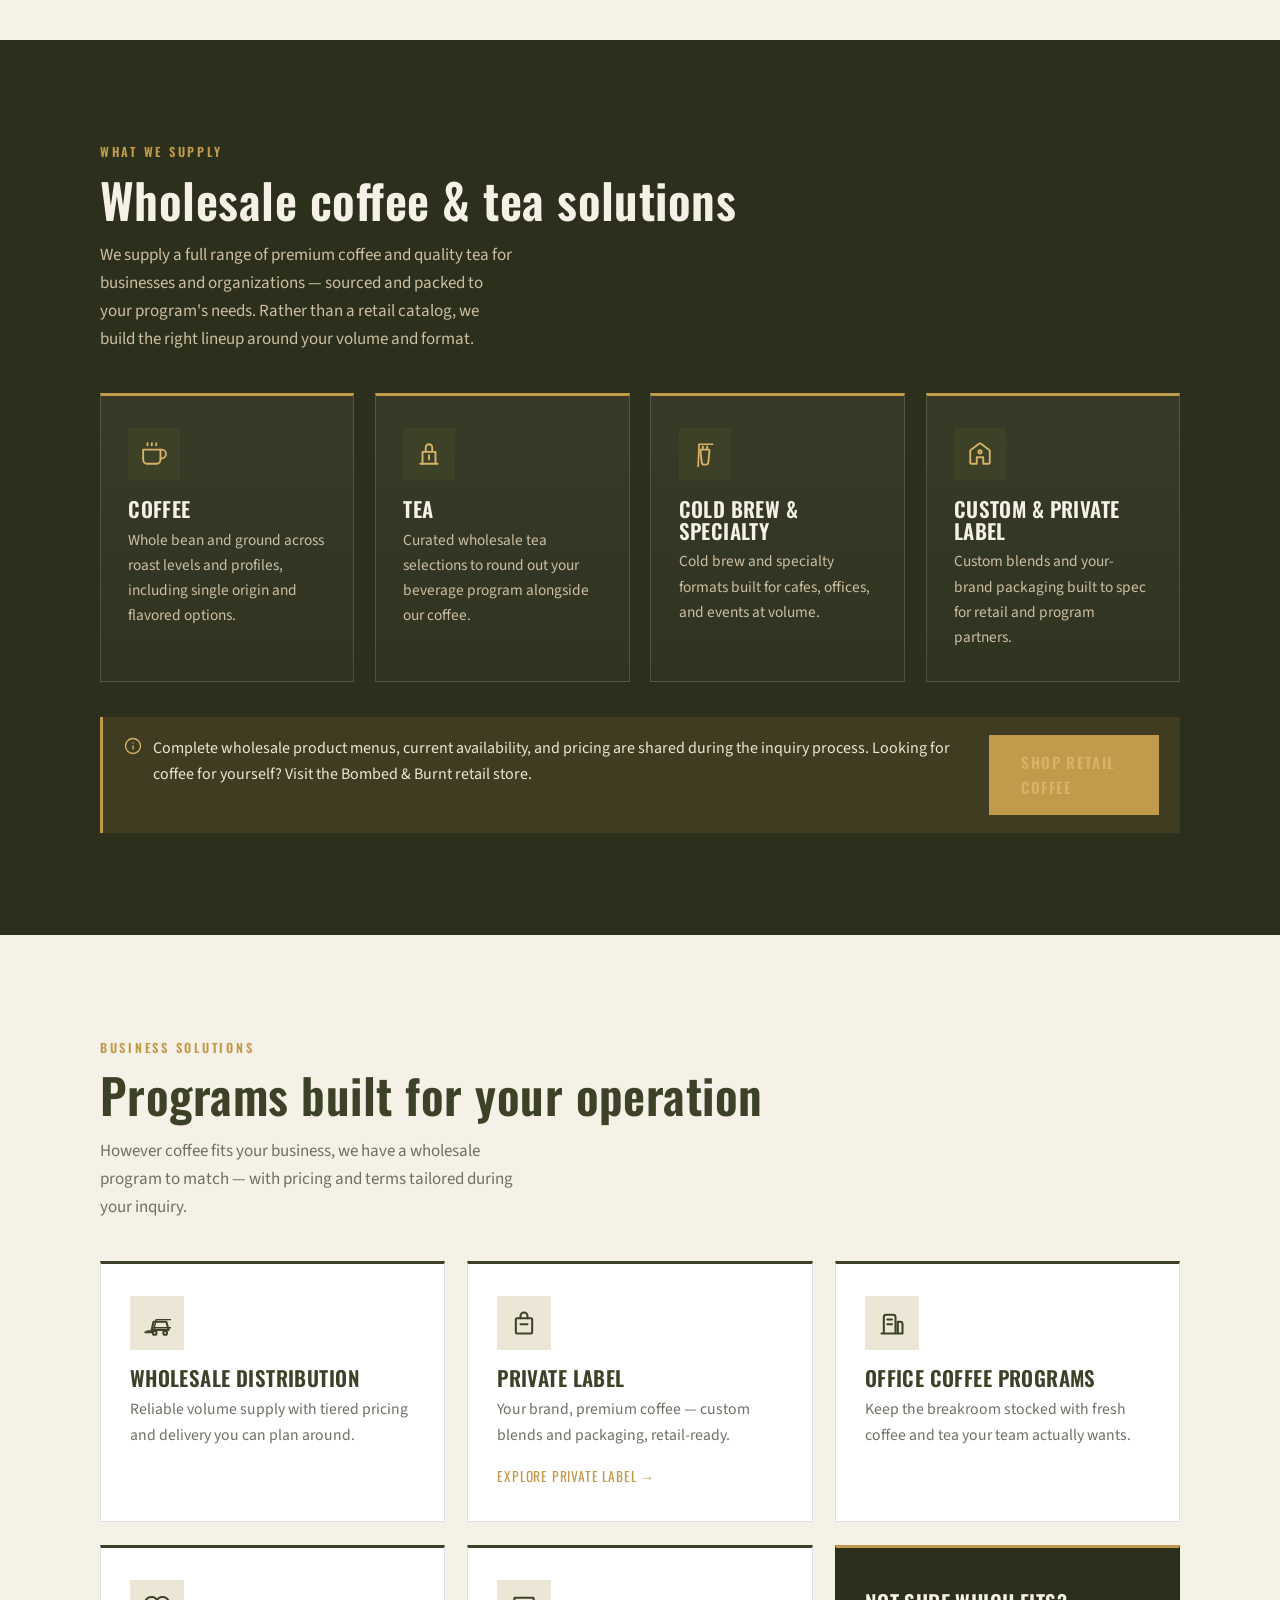
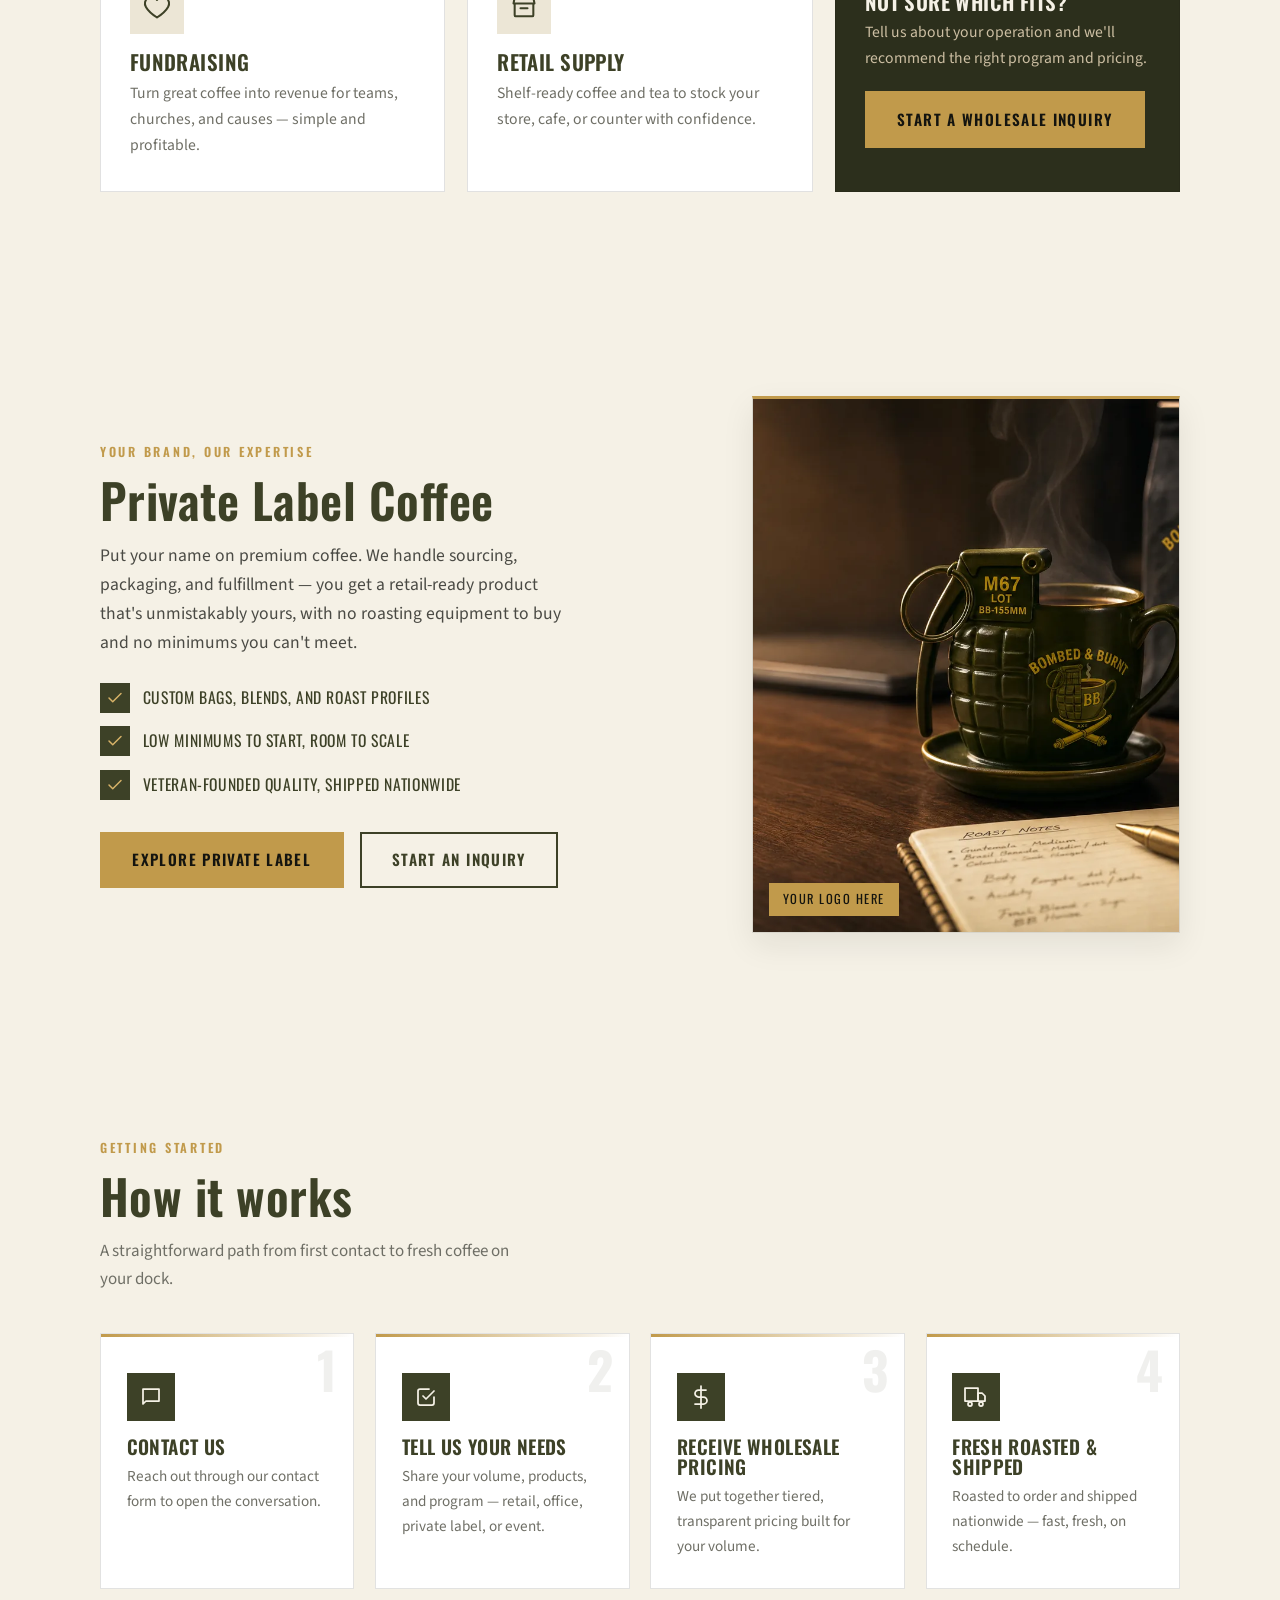
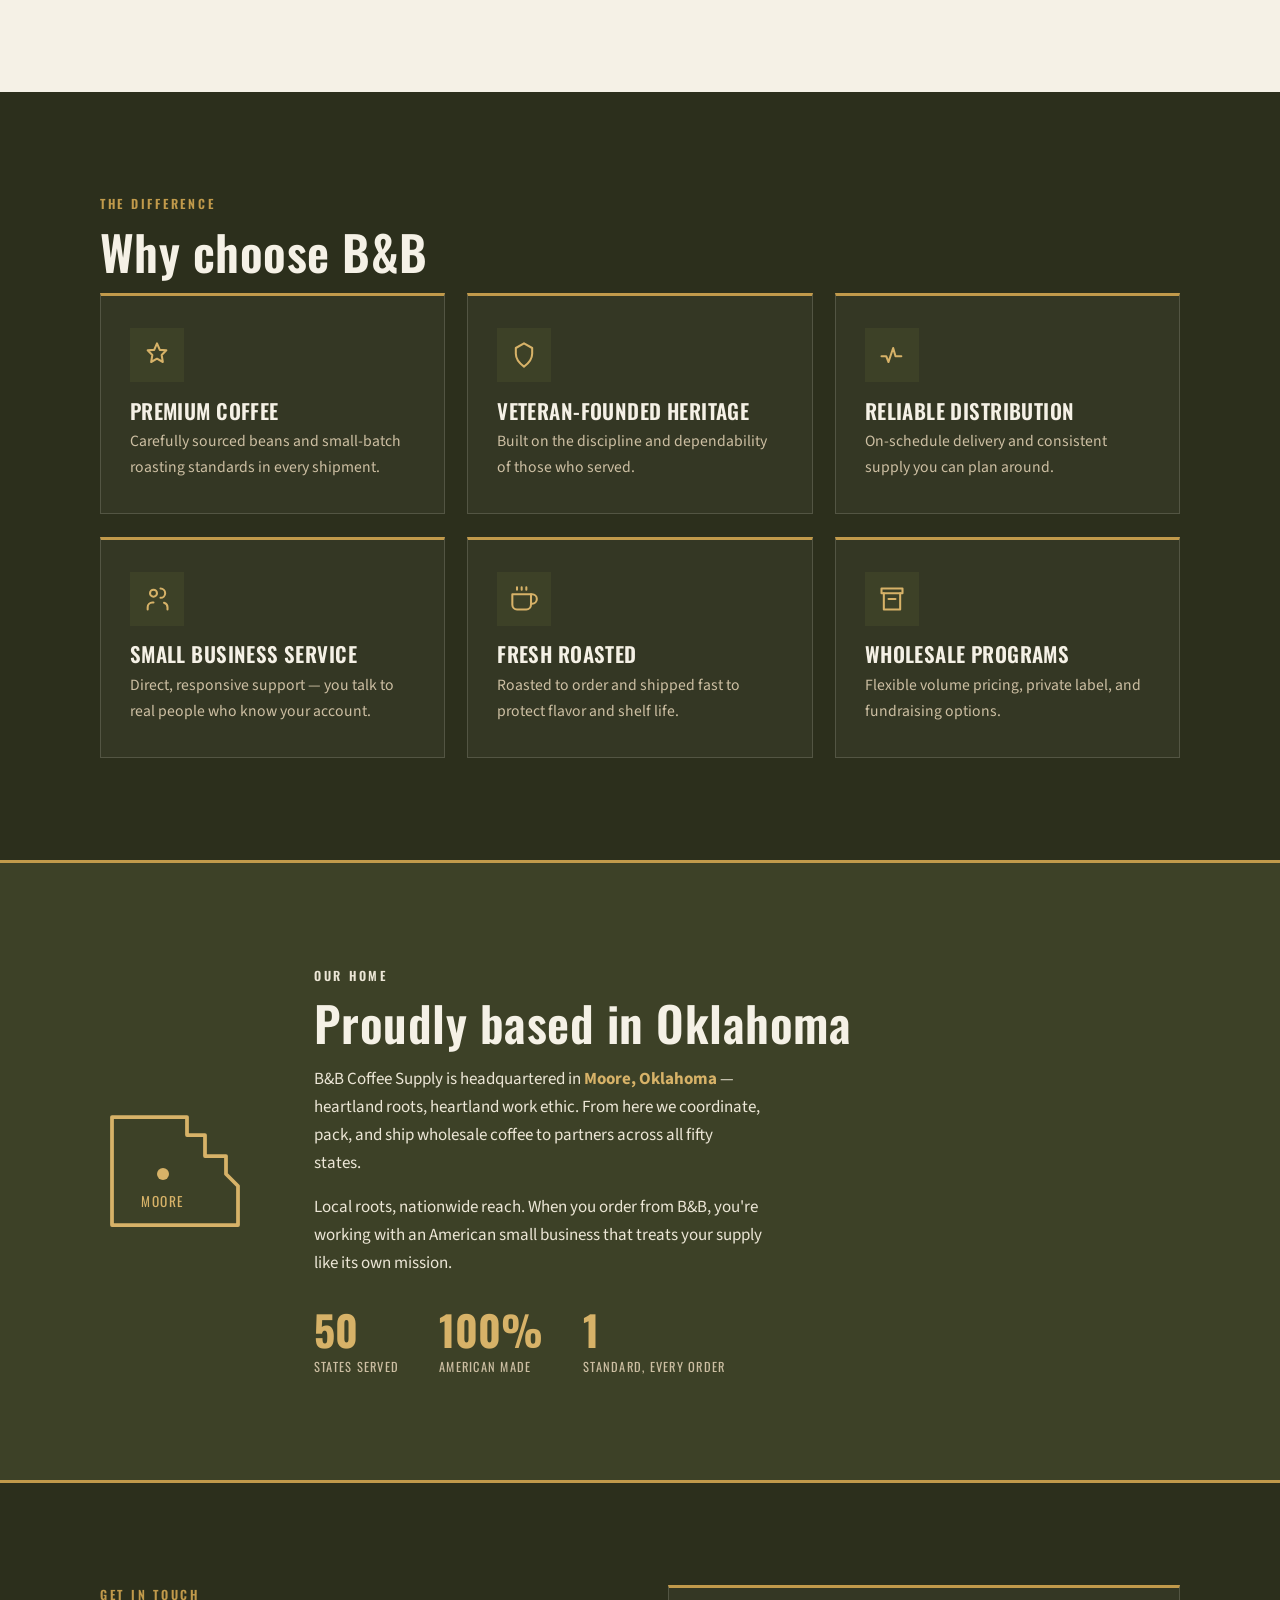
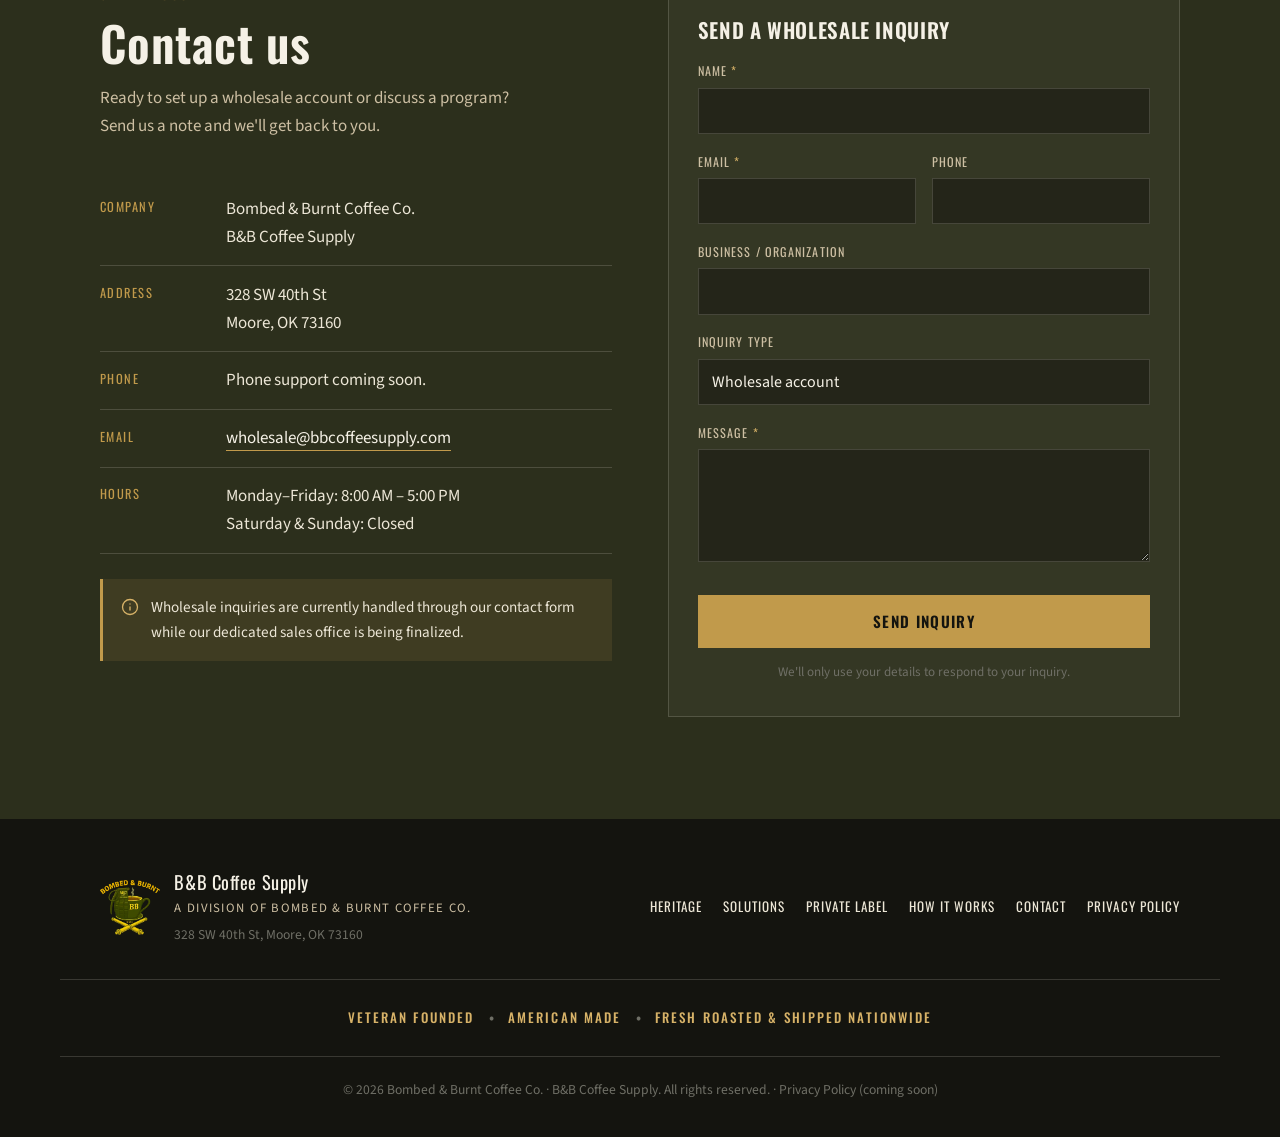
==== commit 66413a4c: "Point retail CTA to Bombed & Burnt retail storefront Update the consumer-facing retail note in the w" ====
--- a/index.html
+++ b/index.html
@@ -311,8 +311,9 @@
             <svg viewBox="0 0 24 24" width="18" height="18" fill="none" stroke="currentColor" stroke-width="1.75" stroke-linecap="round" stroke-linejoin="round"><circle cx="12" cy="12" r="10"/><path d="M12 16v-4M12 8h.01"/></svg>
           </span>
           Complete wholesale product menus, current availability, and pricing are
-          shared during the inquiry process. Looking to buy by the bag?
-          <a href="#contact">Contact us</a> and we’ll point you to where to buy.
+          shared during the inquiry process. Looking for coffee for yourself?
+          Visit the Bombed &amp; Burnt retail store.
+          <a class="btn btn-primary solutions-retail-btn" href="https://www.bombedandburnt.com" target="_blank" rel="noopener noreferrer">SHOP RETAIL COFFEE</a>
         </p>
       </div>
     </section>
